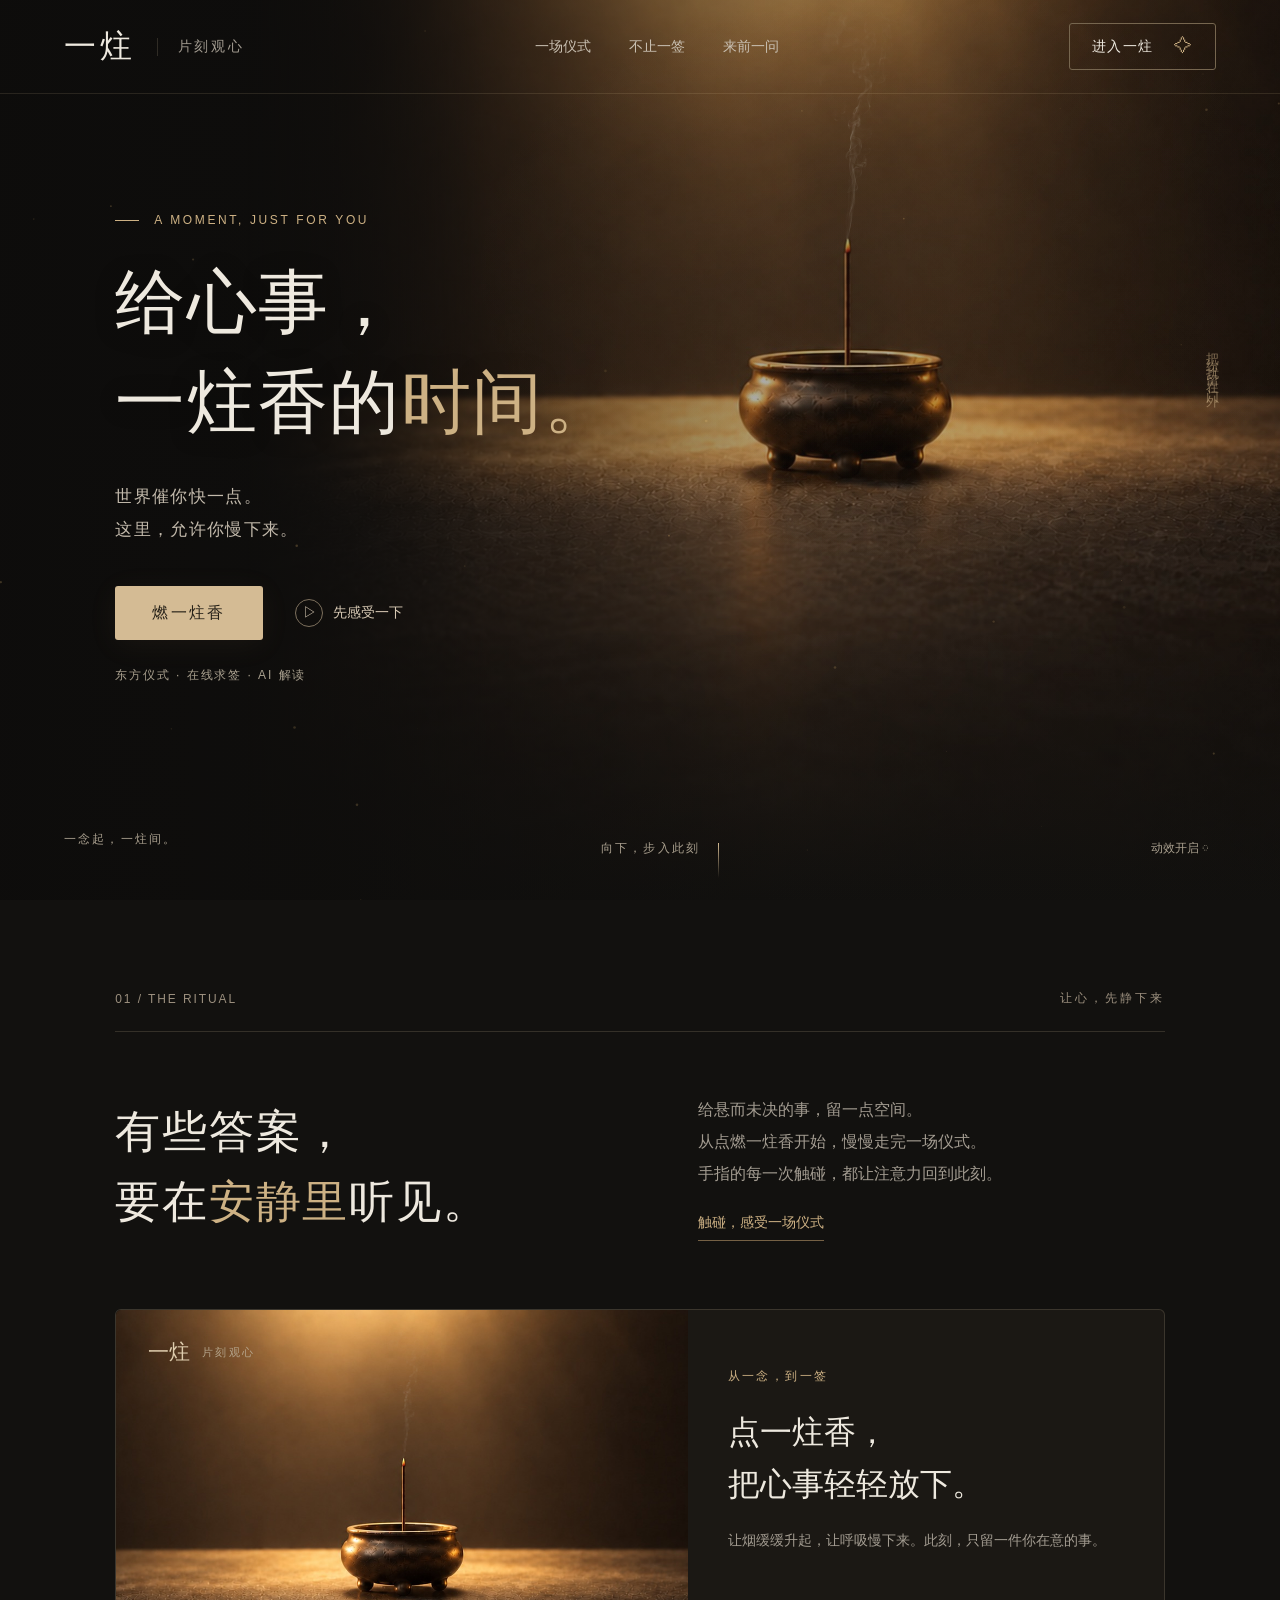
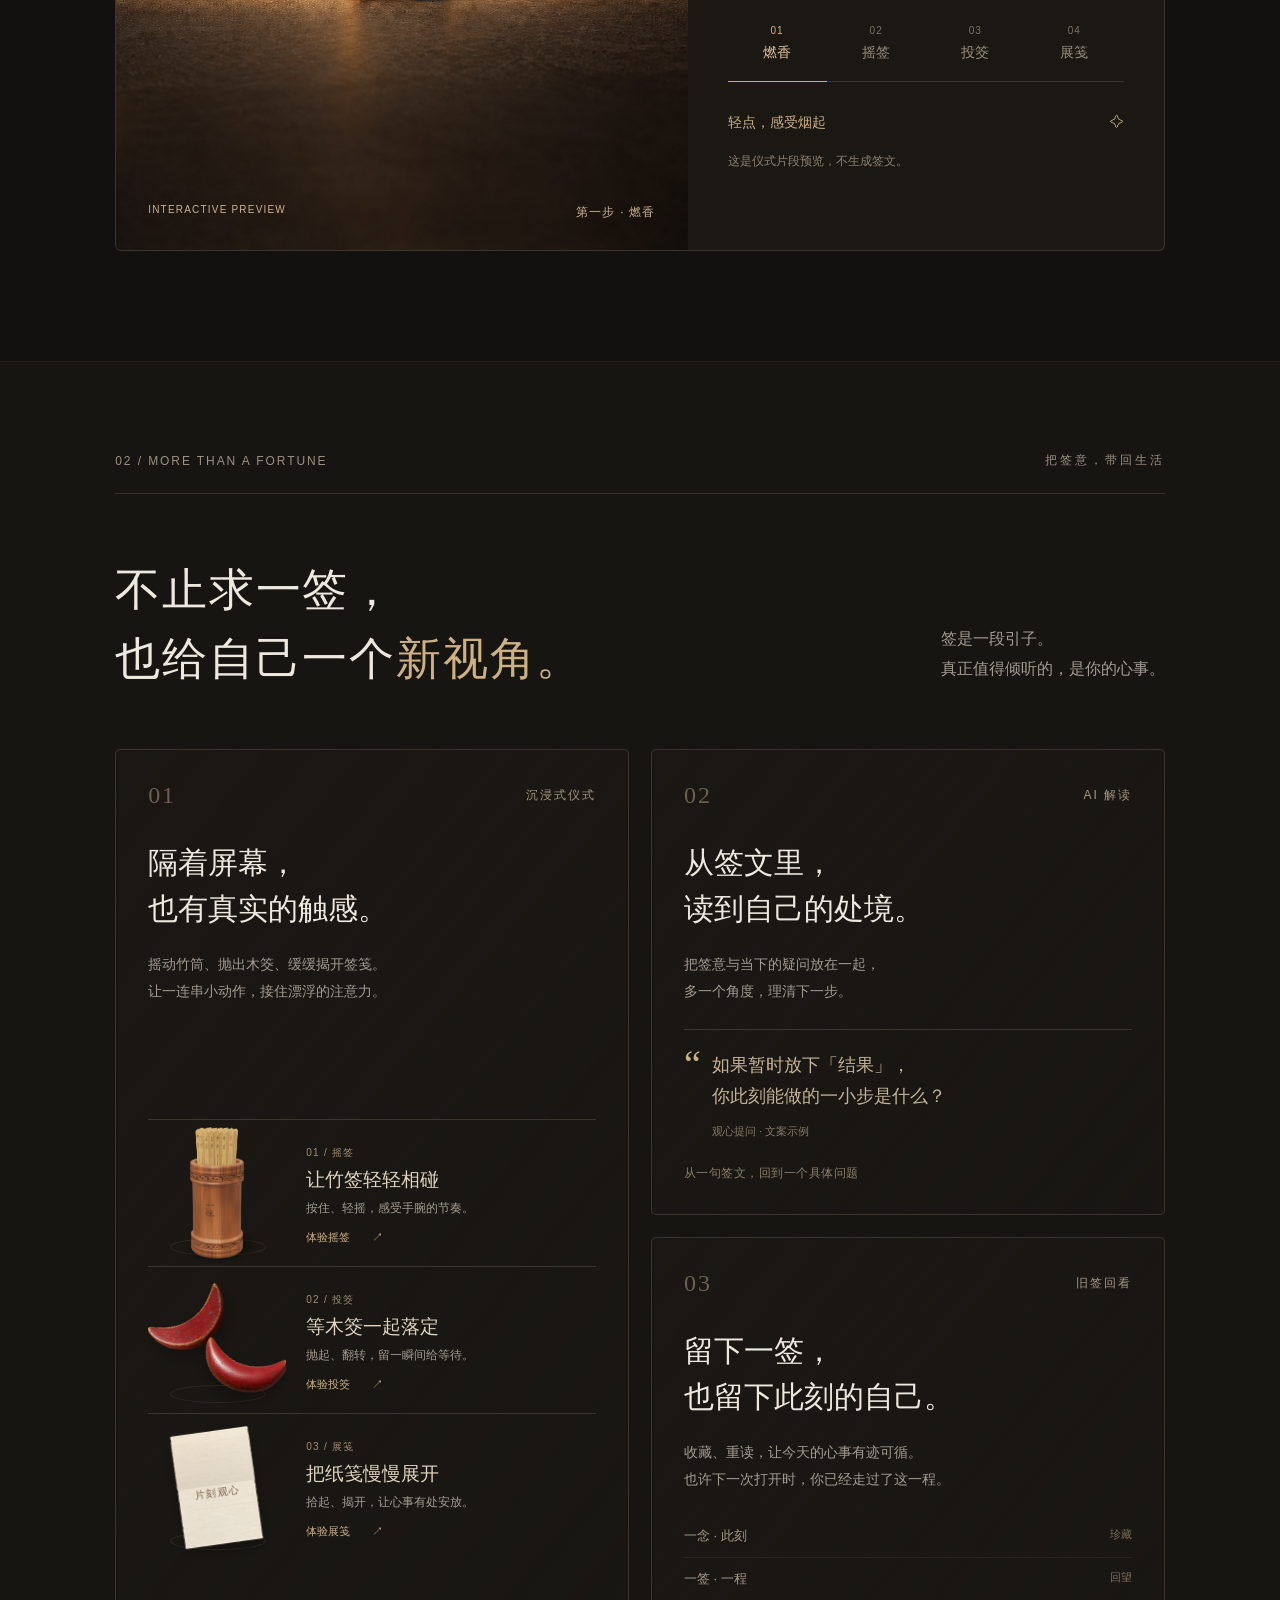
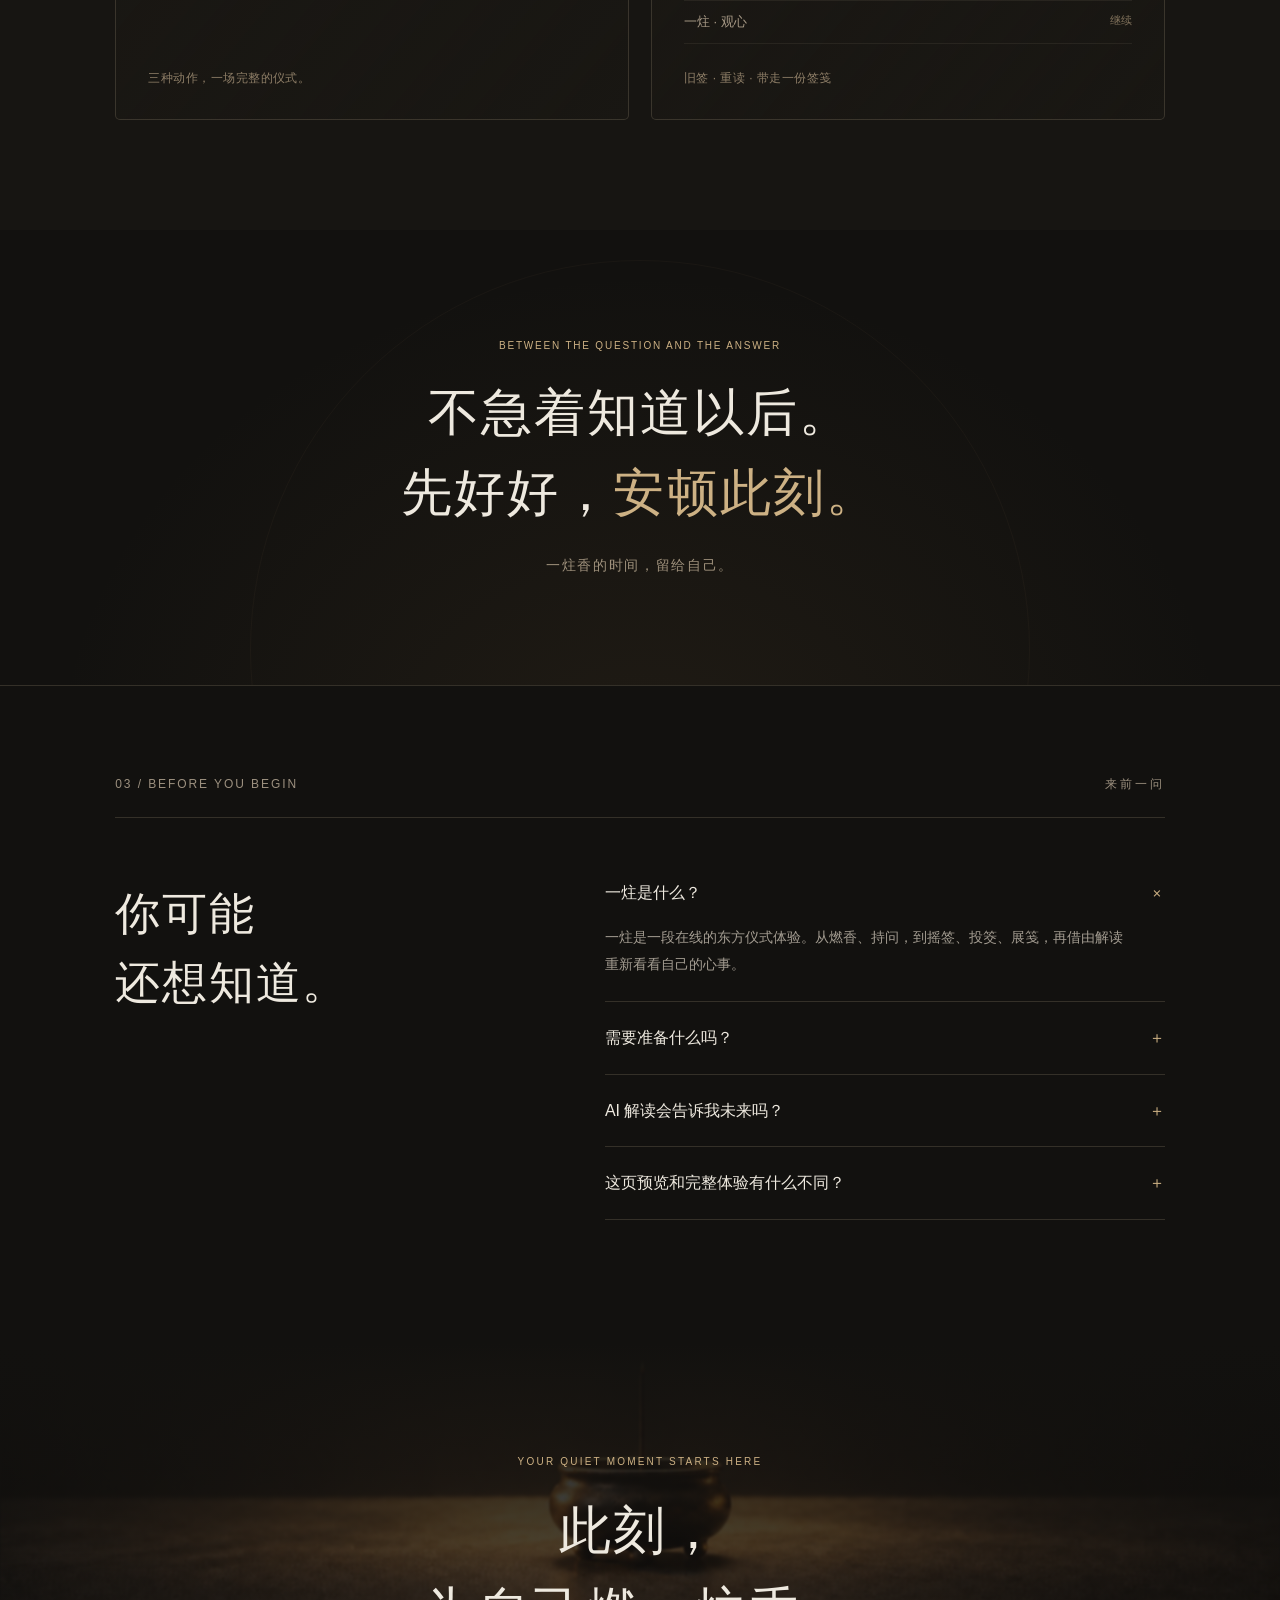
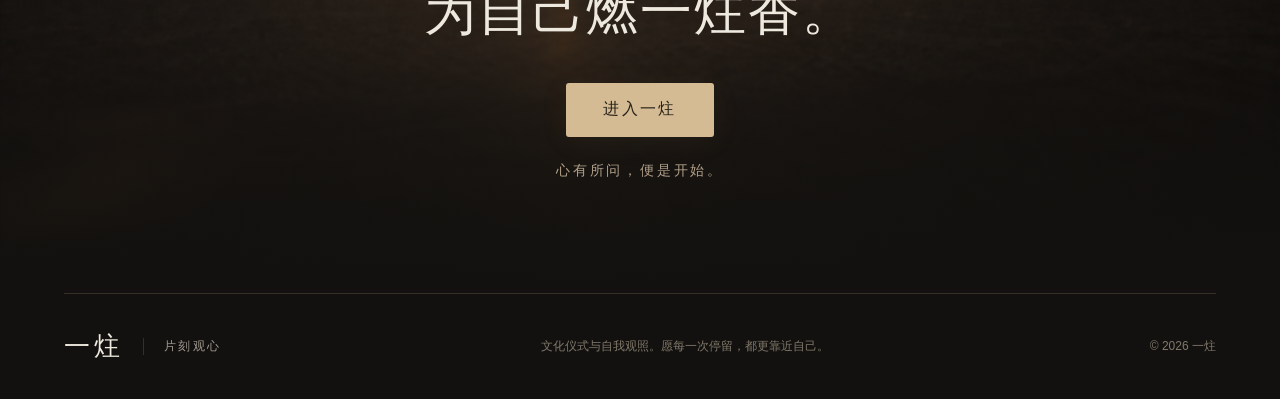
==== index.html @ e0792a48 "Publish static Yizhu marketing website" ====
<!doctype html>
<html lang="zh-CN">
<head>
<meta charset="UTF-8"><meta name="viewport" content="width=device-width,initial-scale=1">
<title>一炷 · 给心事，一炷香的时间</title>
<meta name="description" content="燃一炷香，安放此刻的心事。在摇签、投筊与展笺之间，体验一段可触碰的东方仪式。">
<meta name="theme-color" content="#12110f">
<link rel="icon" type="image/svg+xml" href="data:image/svg+xml,%3Csvg xmlns='http://www.w3.org/2000/svg' viewBox='0 0 64 64'%3E%3Crect width='64' height='64' rx='14' fill='%2312110f'/%3E%3Cpath d='M32 13v29M18 43h28M21 49h22' stroke='%23d6b986' stroke-width='3'/%3E%3Ccircle cx='32' cy='11' r='3' fill='%23ce743f'/%3E%3C/svg%3E">
<link rel="preload" as="image" href="./assets/hero.jpg">
<link rel="stylesheet" href="./style.css">
<script type="module" src="./app.js"></script>
</head>
<body>
<a class="skip" href="#main">跳至正文</a>
<header class="nav"><a class="brand" href="#top" aria-label="一炷首页"><span class="brand-name">一炷</span><span class="brand-caption">片刻观心</span></a><nav aria-label="主导航"><a href="#ritual">一场仪式</a><a href="#features">不止一签</a><a href="#questions">来前一问</a></nav><a class="nav-cta" href="https://yi-zhu.cn/?home=toplight&amp;ritual=lot" target="_blank" rel="noopener">进入一炷 <span class="tiny-star" aria-hidden="true">✧</span></a></header>
<main id="main">
<section class="hero" id="top" aria-labelledby="hero-title">
<div class="hero-scene" aria-hidden="true"><img class="hero-photo" src="./assets/hero.jpg" alt="" fetchpriority="high"><div class="scene-shade"></div><img class="hero-smoke" src="./assets/smoke.webp" alt=""><canvas id="embers"></canvas><div class="pointer-light"></div></div>
<div class="hero-content"><p class="eyebrow"><span></span> A MOMENT, JUST FOR YOU</p><h1 id="hero-title">给心事，<br>一炷香的<span class="gold">时间。</span></h1><p class="hero-description">世界催你快一点。<br>这里，允许你慢下来。</p><div class="hero-actions"><a class="button button-gold magnet" href="https://yi-zhu.cn/?home=toplight&amp;ritual=lot" target="_blank" rel="noopener">燃一炷香</a><a class="text-link" href="#ritual"><span class="play" aria-hidden="true">▷</span> 先感受一下</a></div><p class="hero-note">东方仪式 · 在线求签 · AI 解读</p></div>
<div class="hero-side" aria-hidden="true">把纷扰留在门外</div>
<div class="hero-bottom"><span>一念起，一炷间。</span><a href="#ritual">向下，步入此刻 <span class="scroll-line" aria-hidden="true"></span></a><button id="motion-toggle" type="button" aria-pressed="false">动效开启 <span aria-hidden="true">◌</span></button></div>
</section>
<section class="intro section" id="ritual"><div class="section-kicker"><span>01 / THE RITUAL</span><span>让心，先静下来</span></div><div class="intro-layout"><h2 class="reveal">有些答案，<br>要在<span class="gold">安静里</span>听见。</h2><div class="intro-copy reveal"><p>给悬而未决的事，留一点空间。<br>从点燃一炷香开始，慢慢走完一场仪式。<br>手指的每一次触碰，都让注意力回到此刻。</p><a href="#experience" class="under-link">触碰，感受一场仪式</a></div></div>
<div class="ritual-preview reveal" id="experience"><div class="preview-art" data-step="0"><div class="preview-ambient"></div><img id="ritual-image" class="ritual-image incense-preview" src="./assets/hero.jpg" alt="暖光下的青铜香炉"><img class="preview-smoke" src="./assets/smoke.webp" alt="" aria-hidden="true"><img class="second-jiaobei" src="./assets/jiaobei-round.webp" alt="木筊的凸面" hidden><div class="paper-words" hidden><span>观心手札</span><p>先安顿自己，<br>再回应世界。</p><small>观心文案示例</small></div><div class="preview-stamp"><span>一炷</span><small>片刻观心</small></div><div class="preview-caption"><span>INTERACTIVE PREVIEW</span><span id="scene-label">第一步 · 燃香</span></div></div><div class="preview-controls"><p class="eyebrow">从一念，到一签</p><h3 id="step-title">点一炷香，<br>把心事轻轻放下。</h3><p id="step-copy">让烟缓缓升起，让呼吸慢下来。此刻，只留一件你在意的事。</p><div class="step-tabs" role="tablist" aria-label="仪式步骤"><button type="button" role="tab" id="step-tab-0" aria-selected="true" aria-controls="step-detail" data-step="0"><span>01</span>燃香</button><button type="button" role="tab" id="step-tab-1" aria-selected="false" aria-controls="step-detail" tabindex="-1" data-step="1"><span>02</span>摇签</button><button type="button" role="tab" id="step-tab-2" aria-selected="false" aria-controls="step-detail" tabindex="-1" data-step="2"><span>03</span>投筊</button><button type="button" role="tab" id="step-tab-3" aria-selected="false" aria-controls="step-detail" tabindex="-1" data-step="3"><span>04</span>展笺</button></div><div id="step-detail" role="tabpanel" aria-labelledby="step-tab-0" tabindex="0"><button type="button" class="demo-button" id="demo-action">轻点，感受烟起 <span aria-hidden="true">✧</span></button><p id="demo-feedback" class="demo-feedback" aria-live="polite">这是仪式片段预览，不生成签文。</p></div></div></div>
</section>
<section class="features section" id="features"><div class="section-kicker"><span>02 / MORE THAN A FORTUNE</span><span>把签意，带回生活</span></div><div class="features-heading"><h2 class="reveal">不止求一签，<br>也给自己一个<span class="gold">新视角。</span></h2><p class="reveal">签是一段引子。<br>真正值得倾听的，是你的心事。</p></div><div class="feature-grid"><article class="feature large reveal"><div class="feature-top"><span>01</span><span>沉浸式仪式</span></div><h3>隔着屏幕，<br>也有真实的触感。</h3><p>摇动竹筒、抛出木筊、缓缓揭开签笺。<br>让一连串小动作，接住漂浮的注意力。</p><ol class="ritual-scenes" aria-label="三种仪式触感">
<li><a class="ritual-scene scene-shake" href="#experience" data-preview-step="1" aria-label="体验摇签：进入签筒手势预览">
  <div class="scene-object" aria-hidden="true"><img class="scene-cup" src="./assets/game-cup-preview.png" alt="" loading="lazy" width="910" height="1120"></div>
  <div class="scene-copy"><span class="scene-number">01 / 摇签</span><h4>让竹签轻轻相碰</h4><p>按住、轻摇，感受手腕的节奏。</p><span class="scene-link">体验摇签 <span aria-hidden="true">↗</span></span></div>
</a></li>
<li><a class="ritual-scene scene-cast" href="#experience" data-preview-step="2" aria-label="体验投筊：进入木筊抛落预览">
  <div class="scene-object" aria-hidden="true"><img class="scene-jiao scene-jiao-flat" src="./assets/jiaobei-flat.webp" alt="" loading="lazy"><img class="scene-jiao scene-jiao-round" src="./assets/jiaobei-round.webp" alt="" loading="lazy"></div>
  <div class="scene-copy"><span class="scene-number">02 / 投筊</span><h4>等木筊一起落定</h4><p>抛起、翻转，留一瞬间给等待。</p><span class="scene-link">体验投筊 <span aria-hidden="true">↗</span></span></div>
</a></li>
<li><a class="ritual-scene scene-unfold" href="#experience" data-preview-step="3" aria-label="体验展笺：进入纸笺展开预览">
  <div class="scene-object" aria-hidden="true"><div class="scene-paper"><img src="./assets/paper.webp" alt="" loading="lazy"><span class="scene-paper-ink">一炷<br><i></i>片刻观心</span><span class="scene-paper-fold"></span></div></div>
  <div class="scene-copy"><span class="scene-number">03 / 展笺</span><h4>把纸笺慢慢展开</h4><p>拾起、揭开，让心事有处安放。</p><span class="scene-link">体验展笺 <span aria-hidden="true">↗</span></span></div>
</a></li>
</ol><span class="feature-foot">三种动作，一场完整的仪式。</span></article><article class="feature interpretation reveal"><div class="feature-top"><span>02</span><span>AI 解读</span></div><h3>从签文里，<br>读到自己的处境。</h3><p>把签意与当下的疑问放在一起，<br>多一个角度，理清下一步。</p><div class="reflection"><span class="reflection-mark" aria-hidden="true">“</span><p>如果暂时放下「结果」，<br>你此刻能做的一小步是什么？</p><small>观心提问 · 文案示例</small></div><span class="feature-foot">从一句签文，回到一个具体问题</span></article><article class="feature archive reveal"><div class="feature-top"><span>03</span><span>旧签回看</span></div><h3>留下一签，<br>也留下此刻的自己。</h3><p>收藏、重读，让今天的心事有迹可循。<br>也许下一次打开时，你已经走过了这一程。</p><div class="archive-lines" aria-hidden="true"><div><span>一念 · 此刻</span><span>珍藏</span></div><div><span>一签 · 一程</span><span>回望</span></div><div><span>一炷 · 观心</span><span>继续</span></div></div><span class="feature-foot">旧签 · 重读 · 带走一份签笺</span></article></div></section>
<section class="pause-section" aria-labelledby="pause-title"><div class="pause-ring" aria-hidden="true"></div><p class="eyebrow">BETWEEN THE QUESTION AND THE ANSWER</p><h2 id="pause-title" class="reveal">不急着知道以后。<br>先好好，<span class="gold">安顿此刻。</span></h2><p>一炷香的时间，留给自己。</p></section>
<section class="faq section" id="questions"><div class="section-kicker"><span>03 / BEFORE YOU BEGIN</span><span>来前一问</span></div><div class="faq-layout"><h2 class="reveal">你可能<br>还想知道。</h2><div class="faq-list"><details open><summary>一炷是什么？<span aria-hidden="true">＋</span></summary><p>一炷是一段在线的东方仪式体验。从燃香、持问，到摇签、投筊、展笺，再借由解读重新看看自己的心事。</p></details><details><summary>需要准备什么吗？<span aria-hidden="true">＋</span></summary><p>一件此刻在意的事，一小段不被打扰的时间。打开浏览器，就可以开始；手机和电脑都能体验。</p></details><details><summary>AI 解读会告诉我未来吗？<span aria-hidden="true">＋</span></summary><p>解读提供的是看待问题的另一种角度，不是对未来的保证。把它当作一段自我梳理，具体的选择仍然由你做主。</p></details><details><summary>这页预览和完整体验有什么不同？<span aria-hidden="true">＋</span></summary><p>这里可以感受几个仪式片段，不会抽取或保存你的签。点击「燃一炷香」进入一炷，开始完整流程；账户、解读权益及价格以产品内展示为准。</p></details></div></div></section>
<section class="closing"><img src="./assets/hero.jpg" alt="" aria-hidden="true" loading="lazy"><div class="closing-content"><p class="eyebrow">YOUR QUIET MOMENT STARTS HERE</p><h2 class="reveal">此刻，<br>为自己燃一炷香。</h2><a class="button button-gold magnet" href="https://yi-zhu.cn/?home=toplight&amp;ritual=lot" target="_blank" rel="noopener">进入一炷</a><p>心有所问，便是开始。</p></div></section>
</main><footer><a class="brand" href="#top"><span class="brand-name">一炷</span><span class="brand-caption">片刻观心</span></a><p>文化仪式与自我观照。愿每一次停留，都更靠近自己。</p><span>© 2026 一炷</span></footer>
</body></html>
---- style.css ----
:root{color-scheme:dark;--bg:#12110f;--surface:#1b1916;--gold:#cdb184;--text:#eee9df;--muted:#a39c91;--line:rgba(218,200,166,.17);--serif:"Songti SC","STSong","Noto Serif SC",serif;font-family:-apple-system,BlinkMacSystemFont,"PingFang SC","Microsoft YaHei",sans-serif;font-synthesis:none;color:var(--text);background:var(--bg)}*{box-sizing:border-box}html{scroll-behavior:smooth;scroll-padding-top:100px}body{margin:0}button,a{-webkit-tap-highlight-color:transparent}a{color:inherit;text-decoration:none}button{font:inherit;color:inherit;cursor:pointer}button:focus-visible,a:focus-visible,summary:focus-visible,[tabindex]:focus-visible{outline:2px solid var(--gold);outline-offset:6px}button{background:none;border:0}::selection{background:#aa8559;color:#fff}h1,h2,h3,p{margin:0}h1,h2,h3{font-family:var(--serif);font-weight:400}img{display:block;max-width:100%}.gold{color:var(--gold)}.skip{position:fixed;top:-80px;left:20px;z-index:100;background:var(--gold);color:var(--bg);padding:16px}.skip:focus{top:12px}.nav{height:94px;padding:0 5%;display:flex;align-items:center;justify-content:space-between;position:absolute;inset:0 0 auto;z-index:10;border-bottom:1px solid rgba(220,196,156,.13)}.brand{display:flex;align-items:center;gap:20px}.brand-name{font-family:var(--serif);font-size:32px;letter-spacing:.14em}.brand-caption{border-left:1px solid var(--line);padding-left:20px;color:var(--muted);font-family:var(--serif);font-size:14px;letter-spacing:.18em}.nav nav{display:flex;gap:38px;font-size:14px;color:#c9c0b2}.nav nav a{transition:color .2s}.nav nav a:hover{color:var(--gold)}.nav-cta{font-size:14px;letter-spacing:.1em;border:1px solid #76664f;padding:12px 22px;border-radius:3px;display:flex;gap:20px;align-items:center}.tiny-star{color:var(--gold);font-size:18px}.hero{position:relative;min-height:820px;height:100svh;max-height:1120px;isolation:isolate;overflow:hidden}.hero-scene{position:absolute;inset:0;z-index:-1;overflow:hidden}.hero-photo{position:absolute;width:100%;height:100%;object-fit:cover;object-position:50% 45%;transform:scale(1.04);opacity:.85}.scene-shade{position:absolute;inset:0;background:linear-gradient(90deg,rgba(13,12,11,.92) 0%,rgba(13,12,11,.73) 25%,rgba(13,12,11,.13) 62%,rgba(13,12,11,.12)),linear-gradient(0deg,#12110f,transparent 30%,rgba(11,10,9,.2));}.hero-photo{left:21%;width:90%;max-width:none;object-fit:cover}.hero-content{padding:213px 0 140px 9%;max-width:840px}.eyebrow{font-size:12px;letter-spacing:.22em;color:var(--gold);display:flex;gap:15px;align-items:center}.eyebrow>span:first-child{width:24px;height:1px;background:var(--gold)}h1{font-size:clamp(56px,5.5vw,86px);line-height:1.42;letter-spacing:.02em;margin:26px 0 27px;text-shadow:0 3px 25px #0c0b0b40}.hero-description{font-size:17px;line-height:1.95;letter-spacing:.08em;color:#c3baac}.hero-actions{display:flex;align-items:center;gap:32px;margin-top:40px}.button{display:inline-flex;align-items:center;justify-content:center;min-height:54px;padding:0 37px;border-radius:3px;font-size:16px;letter-spacing:.15em;transition:transform .3s,background .3s,box-shadow .3s}.button-gold{color:#262118;background:#d4bb94;box-shadow:0 5px 30px #b8946112}.button-gold:hover{background:#e7d1ad;box-shadow:0 5px 38px #b8946130}.text-link{display:flex;gap:10px;align-items:center;color:#d7c9b4;font-size:14px}.play{border:1px solid #7d705d;border-radius:50%;width:28px;height:28px;display:grid;place-items:center;padding-left:2px}.hero-note{font-size:12px;letter-spacing:.16em;color:#8e8678;margin-top:27px}.hero-side{position:absolute;right:4.6%;top:38%;writing-mode:vertical-rl;letter-spacing:.55em;font-size:13px;color:#c6ac8390}.hero-bottom{position:absolute;bottom:34px;left:5%;right:5%;display:flex;justify-content:space-between;color:#aaa08f;font-size:12px;letter-spacing:.18em}.hero-bottom>a{display:flex;align-items:center;gap:18px}.hero-bottom>button{font-size:12px;color:#aaa08f}.scroll-line{height:35px;width:1px;background:linear-gradient(#d4bb94,transparent);transform:translateY(12px)}.pointer-light{position:absolute;inset:0;opacity:.27;background:radial-gradient(ellipse at var(--mx,70%) var(--my,30%),#d1a05820,transparent 35%);pointer-events:none}#embers{position:absolute;inset:0;width:100%;height:100%;opacity:.65}.hero-smoke{position:absolute;left:61%;top:0;height:38%;width:10%;object-fit:contain;opacity:.32;filter:blur(.2px);transform-origin:center bottom;animation:smoke-drift 12s ease-in-out infinite alternate;pointer-events:none}.section{padding:90px 9% 110px;scroll-margin-top:0}.section-kicker{display:flex;align-items:center;justify-content:space-between;color:#9c907f;font-size:12px;letter-spacing:.16em;padding-bottom:24px;border-bottom:1px solid var(--line);margin-bottom:62px}.section-kicker>span:last-child{font-family:var(--serif);letter-spacing:.25em}.intro-layout{display:grid;grid-template-columns:1.1fr 1fr;gap:70px;align-items:center;margin-bottom:68px}h2{font-size:clamp(38px,3.5vw,54px);line-height:1.55;letter-spacing:.04em}.intro-copy p{line-height:2;color:var(--muted);font-size:16px}.under-link{display:inline-block;margin-top:24px;font-size:14px;border-bottom:1px solid #756145;padding-bottom:8px;color:var(--gold)}.ritual-preview{display:grid;grid-template-columns:1.2fr 1fr;min-height:540px;background:#1b1814;border:1px solid var(--line);border-radius:6px;overflow:hidden}.preview-art{position:relative;min-width:0;overflow:hidden;background:radial-gradient(ellipse at 50% 40%,#67503633,transparent 70%),#13120f;display:grid;place-items:center;min-height:540px}.ritual-image{width:210px;max-height:360px;object-fit:contain;transition:transform .65s cubic-bezier(.2,.7,.3,1),opacity .3s;filter:drop-shadow(0 28px 30px #0006)}.ritual-image.incense-preview{width:100%;height:100%;max-height:none;object-fit:cover;position:absolute;inset:0;filter:none}.preview-art[data-step="1"] .ritual-image{width:205px;max-height:375px}.preview-art[data-step="2"] .ritual-image{width:285px;transform:rotate(-22deg)}.preview-art[data-step="3"] .ritual-image{width:245px;max-height:400px;transform:rotate(-6deg)}.preview-stamp{position:absolute;top:28px;left:32px;display:flex;align-items:center;gap:12px;color:#dfcdae}.preview-stamp>span{font-family:var(--serif);font-size:21px}.preview-stamp small{font-size:11px;letter-spacing:.2em;color:#b5a48b}.preview-caption{position:absolute;bottom:29px;left:32px;right:32px;display:flex;justify-content:space-between;font-size:10px;letter-spacing:.12em;color:#cbb392}.preview-caption>span:last-child{font-size:12px}.preview-controls{padding:51px 40px;display:flex;flex-direction:column;justify-content:center}.preview-controls .eyebrow{font-size:12px;letter-spacing:.2em;margin-bottom:22px}.preview-controls h3{font-size:32px;line-height:1.6;margin-bottom:17px}.preview-controls>p:not(.eyebrow){color:var(--muted);font-size:14px;line-height:1.9;min-height:55px}.step-tabs{display:grid;grid-template-columns:repeat(4,1fr);gap:0;border-bottom:1px solid var(--line);margin-top:30px}.step-tabs button{color:#9a8e7e;border-bottom:1px solid transparent;margin-bottom:-1px;font-size:14px;padding:13px 2px 18px;display:flex;flex-direction:column;gap:8px;align-items:center}.step-tabs button>span{font-size:10px;letter-spacing:.1em;color:#7b7162}.step-tabs button[aria-selected=true]{color:#dfc49a;border-color:#cfab75}.step-tabs button[aria-selected=true]>span{color:#d5b07c}.demo-button{margin-top:24px;font-size:14px;color:var(--gold);padding:8px 0;display:flex;justify-content:space-between;width:100%}.demo-feedback{color:#8e8170;font-size:12px;line-height:1.65;margin-top:12px;min-height:40px}.features{background:#171512;border-top:1px solid #d4bd9412}.features-heading{display:flex;align-items:flex-end;justify-content:space-between;margin-bottom:54px;gap:30px}.features-heading>p{color:var(--muted);font-size:16px;line-height:1.9;padding-bottom:10px}.feature-grid{display:grid;grid-template-columns:repeat(2,1fr);gap:22px}.feature{border:1px solid var(--line);border-radius:5px;padding:32px;position:relative;overflow:hidden;background:linear-gradient(130deg,#25201a40,#191713);min-height:355px}.feature.large{grid-row:span 2;min-height:730px}.feature-top{display:flex;justify-content:space-between;align-items:center;font-size:12px;color:#a79780;margin-bottom:31px;letter-spacing:.16em}.feature-top>span:first-child{font-family:Georgia,serif;font-size:24px;color:#6f604b}.feature h3{font-size:30px;line-height:1.55;margin-bottom:18px}.feature p{font-size:14px;line-height:1.95;color:var(--muted)}.feature-foot{display:block;color:#8e7e67;font-size:12px;letter-spacing:.04em;margin-top:26px}.large .feature-foot{position:absolute;bottom:30px}.reflection{border-top:1px solid var(--line);margin-top:24px;padding:20px 0 0 28px;position:relative}.reflection-mark{position:absolute;left:0;top:12px;font-family:Georgia,serif;font-size:38px;color:var(--gold)}.reflection p{font-family:var(--serif);font-size:18px;color:#c6b395;line-height:1.7}.reflection small{font-size:11px;display:block;color:#877a65;margin-top:12px}.archive-lines{margin-top:22px}.archive-lines>div{display:flex;justify-content:space-between;padding:12px 0;border-bottom:1px solid #dbc7a314;color:#a99b87;font-size:13px}.archive-lines>div span:last-child{color:#7f705a;font-size:11px}.pause-section{position:relative;min-height:440px;padding:110px 20px;overflow:hidden;text-align:center;display:flex;align-items:center;flex-direction:column;justify-content:center;background:radial-gradient(ellipse at 50% 120%,#74593424,transparent 65%)}.pause-section .eyebrow{font-size:10px;letter-spacing:.18em;margin-bottom:22px}.pause-section h2{font-size:clamp(36px,4vw,58px)}.pause-section>p:last-child{font-size:14px;color:#9f917c;margin-top:25px;letter-spacing:.12em}.pause-ring{position:absolute;width:780px;height:780px;border:1px solid #c2a6790b;border-radius:50%;top:30px;pointer-events:none}.faq{padding-bottom:100px;border-top:1px solid var(--line)}.faq-layout{display:grid;grid-template-columns:1fr 1.35fr;gap:75px}.faq-list details{border-bottom:1px solid var(--line);padding:0 0 23px;margin-bottom:23px}.faq-list summary{cursor:pointer;list-style:none;display:flex;justify-content:space-between;gap:22px;font-size:16px;line-height:1.6}.faq-list summary::-webkit-details-marker{display:none}.faq-list summary>span{color:var(--gold);transition:transform .25s}.faq-list details[open] summary>span{transform:rotate(45deg)}.faq-list details p{margin-top:18px;color:var(--muted);font-size:14px;line-height:1.95;padding-right:28px}.closing{min-height:550px;position:relative;isolation:isolate;display:flex;align-items:center;justify-content:center;overflow:hidden;text-align:center}.closing>img{position:absolute;z-index:-2;inset:0;width:100%;height:100%;object-fit:cover;object-position:50% 80%;opacity:.35;filter:blur(1px)}.closing:after{content:"";position:absolute;inset:0;background:linear-gradient(#12110f,transparent 55%,#12110f);z-index:-1}.closing .eyebrow{font-size:10px;justify-content:center;margin-bottom:23px}.closing h2{font-size:clamp(38px,4.1vw,60px);margin-bottom:30px}.closing-content>p:last-child{font-family:var(--serif);font-size:14px;letter-spacing:.2em;margin-top:25px;color:#b1a089}footer{margin:0 5%;padding:35px 0;border-top:1px solid var(--line);display:flex;justify-content:space-between;align-items:center;gap:25px}footer p{font-size:12px;color:#81786a}footer>span{font-size:12px;color:#81786a}footer .brand-name{font-size:26px}footer .brand-caption{font-size:12px}.reveal{opacity:1;transform:none}.js-motion .reveal{opacity:0;transform:translateY(28px);transition:opacity .85s,transform .85s cubic-bezier(.2,.65,.3,1)}.js-motion .reveal.visible{opacity:1;transform:none}.preview-art.animating[data-step="0"] .ritual-image{animation:incense-breathe 2.1s ease-in-out}.preview-art.animating[data-step="1"] .ritual-image{animation:shake-cup 1.4s ease-in-out}.preview-art.animating[data-step="2"] .ritual-image{animation:cast-wood 1.7s cubic-bezier(.4,.15,.4,1)}.preview-art.animating[data-step="3"] .ritual-image{animation:unfold-paper 1.8s ease-in-out}.no-motion *, .no-motion *:before, .no-motion *:after{animation:none!important;transition:none!important;scroll-behavior:auto!important}.no-motion .reveal{opacity:1;transform:none}.no-motion #embers{display:none}@keyframes smoke-drift{0%{transform:translateX(-9px) rotate(-4deg);opacity:.21}100%{transform:translateX(13px) rotate(5deg);opacity:.42}}@keyframes incense-breathe{50%{filter:brightness(1.28);transform:scale(1.06)}}@keyframes shake-cup{15%,45%,75%{transform:rotate(-9deg) translateX(-10px)}30%,60%,90%{transform:rotate(9deg) translateX(10px)}100%{transform:none}}@keyframes cast-wood{0%{transform:rotate(-22deg)}40%{transform:translateY(-85px) rotate(140deg) rotateY(160deg)}72%{transform:translateY(15px) rotate(330deg)}87%{transform:translateY(-18px) rotate(343deg)}100%{transform:rotate(338deg)}}@keyframes unfold-paper{0%{transform:rotate(-6deg) rotateX(0)}40%{transform:translateY(-20px) rotate(0) rotateX(30deg) scale(1.05)}100%{transform:rotate(-6deg)}}
@media(min-width:1600px){.hero-photo{left:20%;width:80%;object-fit:cover}.hero-content{padding-top:235px}.section{max-width:1640px;margin:auto}.hero-smoke{left:59%}}
@media(max-width:1050px){.nav{padding:0 5%;height:80px}.nav nav{gap:22px}.brand-caption{display:none}.hero{min-height:760px}.hero-content{padding:190px 0 120px 7%}.hero-photo{left:19%;width:100%}.hero-smoke{left:63%}h1{font-size:62px}.section{padding-left:7%;padding-right:7%}.preview-controls{padding:38px 28px}.preview-controls h3{font-size:27px}.preview-art{min-height:510px}.intro-layout{gap:35px}.feature{padding:26px}.features-heading>p{font-size:14px}.faq-layout{gap:35px}footer p{max-width:270px;line-height:1.8}}
@media(max-width:700px){html{scroll-padding-top:20px}.nav{height:76px;padding:0 6%}.nav nav{display:none}.brand-name{font-size:29px}.nav-cta{font-size:12px;padding:10px 14px;gap:15px}.hero{min-height:790px;height:100svh;max-height:980px}.hero-content{padding:144px 7% 0;max-width:none}.eyebrow{font-size:10px;letter-spacing:.15em}h1{font-size:clamp(40px,10.8vw,61px);line-height:1.5;margin:24px 0 22px}.hero-description{font-size:15px;line-height:1.9}.hero-photo{left:0;top:200px;width:165%;height:calc(100% - 200px);object-position:48% 50%;transform:translateX(-16%);opacity:.8}.scene-shade{background:linear-gradient(180deg,#11100f 7%,rgba(17,16,15,.85) 30%,rgba(17,16,15,.3) 52%,rgba(17,16,15,.03) 72%,#12110f 99%)}.hero-smoke{left:62%;top:48%;height:20%;width:12%}.hero-actions{margin-top:27px;gap:23px}.button{min-height:50px;padding:0 27px;font-size:14px}.text-link{font-size:13px}.hero-note{font-size:10px;margin-top:20px}.hero-side{display:none}.hero-bottom{bottom:25px;left:7%;right:7%;font-size:10px}.hero-bottom>span{display:none}.hero-bottom>button{font-size:11px}.section{padding:65px 6%}.section-kicker{font-size:10px;letter-spacing:.1em;margin-bottom:35px;gap:18px;padding-bottom:20px}.section-kicker>span:last-child{font-size:11px;letter-spacing:.08em}.intro-layout{display:block;margin-bottom:37px}h2{font-size:35px;line-height:1.5}.intro-copy{margin-top:25px}.intro-copy p{font-size:14px;line-height:2}.under-link{font-size:13px;margin-top:18px}.ritual-preview{grid-template-columns:1fr}.preview-art{min-height:360px}.preview-stamp{top:22px;left:22px}.preview-caption{left:22px;right:22px;bottom:22px;font-size:9px}.preview-art[data-step="1"] .ritual-image{height:260px}.preview-art[data-step="2"] .ritual-image{width:215px}.preview-art[data-step="3"] .ritual-image{width:185px;height:280px}.preview-controls{padding:30px 25px}.preview-controls .eyebrow{margin-bottom:17px}.preview-controls h3{font-size:27px}.step-tabs{margin-top:20px}.demo-feedback{min-height:20px}.features-heading{display:block;margin-bottom:30px}.features-heading>p{margin-top:22px;padding:0;font-size:14px}.feature-grid{grid-template-columns:1fr;gap:18px}.feature{min-height:335px}.feature.large{min-height:555px;grid-row:auto}.feature h3{font-size:29px}.feature-top{margin-bottom:22px}.feature p{font-size:14px}.large .feature-foot{bottom:26px}.pause-section{padding:85px 20px;min-height:370px}.pause-section .eyebrow{font-size:8px;letter-spacing:.1em}.pause-section h2{font-size:34px}.pause-section>p:last-child{font-size:12px}.faq-layout{grid-template-columns:1fr;gap:35px}.faq-layout>h2 br{display:none}.faq-list summary{font-size:15px}.faq-list details p{padding-right:15px}.closing{min-height:490px}.closing h2{font-size:38px}.closing>img{object-position:50% 50%}.closing .eyebrow{font-size:9px;letter-spacing:.13em}footer{flex-wrap:wrap;align-items:center;margin:0 6%;gap:22px;padding:28px 0}footer p{width:100%;max-width:none;order:3;font-size:11px}footer>span{font-size:11px}.js-motion .reveal{transform:translateY(16px)}}
@media(prefers-reduced-motion:reduce){html{scroll-behavior:auto}*,*:before,*:after{animation:none!important;transition:none!important}.js-motion .reveal{opacity:1;transform:none}#embers{display:none}}
/* Cropped photography blends into the page instead of exposing image edges. */
.hero-photo{mask-image:linear-gradient(90deg,transparent,#000 20%)}.hero-smoke{object-fit:fill;transform-origin:50% 100%;animation:smoke-flow 9s ease-in-out infinite alternate}.preview-smoke{position:absolute;object-fit:fill;opacity:.28;transform-origin:50% 100%;pointer-events:none;animation:smoke-flow 8s ease-in-out infinite alternate}.preview-art:not([data-step="0"]) .preview-smoke{display:none}.preview-art{perspective:900px}.preview-art[data-step="2"] #ritual-image{position:absolute;width:43%;left:9%;top:31%;transform:rotate(-26deg)}.second-jiaobei{position:absolute;width:43%;right:9%;top:49%;filter:drop-shadow(0 30px 20px #0008);transform:rotate(25deg)}.second-jiaobei[hidden],.paper-words[hidden]{display:none}.preview-art.animating[data-step="2"] #ritual-image{animation:cast-one 1.7s ease-in-out}.preview-art.animating[data-step="2"] .second-jiaobei{animation:cast-two 1.9s ease-in-out}.preview-art[data-step="3"] #ritual-image{transform:rotate(-6deg) rotateX(var(--tilt-x,0deg)) rotateY(var(--tilt-y,0deg))}.paper-words{position:absolute;left:50%;top:50%;width:190px;transform:translate(-50%,-50%) rotate(-6deg) rotateX(var(--tilt-x,0deg)) rotateY(var(--tilt-y,0deg));pointer-events:none;text-align:center;color:#625039;font-family:var(--serif);transition:transform .65s}.paper-words>span{font-size:12px;letter-spacing:.4em}.paper-words>p{font-size:21px;line-height:1.8;margin:26px 0 22px}.paper-words>small{font-family:inherit;font-size:10px;letter-spacing:.14em;color:#8f7c61}.preview-art.animating[data-step="3"] .paper-words{opacity:0;transition:opacity .5s}.hero-note{color:#aaa18f}.preview-art.animating[data-step="0"] .preview-smoke{opacity:.6;transition:opacity .6s}.hero-bottom>button{min-height:34px;padding:8px}.hero-bottom>a{min-height:34px}.step-tabs button{min-height:70px}.no-motion .preview-art[data-step="3"] #ritual-image{transform:rotate(-6deg)}.no-motion .paper-words{transform:translate(-50%,-50%) rotate(-6deg)}
@keyframes smoke-flow{0%{transform:skewX(-3deg) scaleX(.95);opacity:.19}100%{transform:skewX(4deg) scaleX(1.1);opacity:.4}}
@keyframes cast-one{0%{transform:rotate(-26deg)}42%{transform:translateY(-100px) rotate(110deg) rotateY(150deg)}76%{transform:translateY(13px) rotate(330deg)}88%{transform:translateY(-14px) rotate(336deg)}100%{transform:rotate(334deg)}}
@keyframes cast-two{0%{transform:rotate(25deg)}37%{transform:translateY(-120px) rotate(-100deg) rotateY(-165deg)}72%{transform:translateY(10px) rotate(-328deg)}86%{transform:translateY(-22px) rotate(-332deg)}100%{transform:rotate(-335deg)}}
@media(max-width:700px){.hero-photo{top:300px;height:calc(100% - 180px);mask-image:linear-gradient(180deg,transparent,#000 28%)}.hero-note{color:#bdb09b}.paper-words{width:160px}.paper-words>p{font-size:17px;margin:20px 0}.paper-words>small{font-size:9px}.hero-smoke{opacity:.2}.preview-art[data-step="2"] #ritual-image{height:auto}.demo-button{min-height:44px}.text-link{min-height:44px}.nav-cta{min-height:44px}}
/* The actual game renders directly into alpha; no bitmap or blending mask. */
.ritual-image[hidden],.draw-preview[hidden],.draw-loading[hidden]{display:none}.draw-preview{position:absolute;inset:0;background:transparent}.draw-game-frame{position:absolute;inset:0;width:100%;height:100%;border:0;background:transparent}.preview-art[data-step="1"]{min-height:640px}.preview-art[data-step="1"] .preview-stamp,.preview-art[data-step="1"] .preview-caption{z-index:2;pointer-events:none}.draw-loading{position:absolute;inset:0;display:grid;place-items:center;pointer-events:none;color:#d2bb97;font-family:var(--serif);font-size:17px;letter-spacing:.12em;background:radial-gradient(ellipse at center,#191610cf,transparent 65%)}.draw-tools{position:absolute;left:32px;right:32px;bottom:64px;display:flex;justify-content:space-between;align-items:center;gap:16px;pointer-events:none}.draw-hint{font-size:12px;color:#b8a487;line-height:1.7}.inspect-stick{pointer-events:auto;border-bottom:1px solid #776043;padding:8px 0;font-size:12px;color:#d8bd94;min-height:40px;white-space:nowrap}.inspect-stick:disabled,.demo-button:disabled{opacity:.55;cursor:default}.preview-controls{min-width:0}
@media(max-width:700px){.preview-art[data-step="1"]{min-height:620px}.draw-tools{left:22px;right:22px;bottom:56px}.draw-hint{font-size:11px}.inspect-stick{font-size:12px}}

/* All three tactile gestures remain visible; each opens its matching live preview. */
.feature.large{min-height:0;display:flex;flex-direction:column}
.large .feature-foot{position:static;margin-top:20px}
.ritual-scenes{list-style:none;padding:0;margin:24px 0 0;flex:1;display:flex;flex-direction:column;justify-content:center}
.ritual-scene{display:grid;grid-template-columns:138px minmax(0,1fr);gap:20px;align-items:center;min-height:147px;border-top:1px solid var(--line);position:relative}
.ritual-scene:focus-visible{outline-offset:-2px;border-radius:2px}
.scene-object{height:146px;position:relative;overflow:hidden;perspective:600px;pointer-events:none}
.scene-object:after{content:"";position:absolute;width:94px;height:16px;border:1px solid #c7a46b22;border-radius:50%;left:22px;bottom:10px;z-index:0}
.scene-copy{padding:17px 0}
.scene-number{font-size:10px;letter-spacing:.13em;color:#a38e6e}
.scene-copy h4{font-family:var(--serif);font-size:19px;font-weight:400;line-height:1.6;margin:5px 0 3px;color:#e1d5c1}
.scene-copy p{font-size:12px;line-height:1.8}
.scene-link{display:flex;gap:22px;align-items:center;font-size:11px;color:var(--gold);margin-top:10px}
.scene-link>span{transition:transform .3s}
.ritual-scene:hover .scene-link>span{transform:translate(3px,-3px)}
.scene-cup{position:absolute;width:218px;height:auto;max-width:none;left:50%;top:50%;transform:translate(-50%,-59%);transform-origin:50% 77%;z-index:1}
.scene-jiao{position:absolute;width:85px;filter:drop-shadow(0 8px 7px #0004);z-index:1}
.scene-jiao-flat{left:3px;top:34px;transform:rotate(-34deg)}
.scene-jiao-round{right:1px;top:79px;transform:rotate(17deg)}
.scene-paper{position:absolute;width:81px;height:115px;left:28px;top:16px;transform:rotate(-8deg);transform-style:preserve-3d;filter:drop-shadow(0 8px 8px #0004);z-index:1;transition:transform .7s}
.scene-paper>img{width:100%;height:100%;object-fit:fill}
.scene-paper-ink{position:absolute;inset:19px 9px;text-align:center;font-family:var(--serif);font-size:10px;line-height:1.8;letter-spacing:.15em;color:#725e40}
.scene-paper-ink i{display:block;width:19px;height:1px;background:#725e4060;margin:8px auto}
.scene-paper-fold{position:absolute;inset:0 0 52%;background-image:linear-gradient(#9279570a,#3e2d1726),url('./assets/paper.webp');background-size:100% 210%;transform-origin:center bottom;transform:rotateX(-32deg);backface-visibility:hidden;transition:transform .85s}
.js-motion .scene-shake:is(:hover,:focus-visible) .scene-cup{animation:feature-shake 1.5s ease-in-out}
.js-motion .scene-cast:is(:hover,:focus-visible) .scene-jiao-flat{animation:feature-cast-flat 1.35s ease-in-out}
.js-motion .scene-cast:is(:hover,:focus-visible) .scene-jiao-round{animation:feature-cast-round 1.55s ease-in-out}
.js-motion .scene-unfold:is(:hover,:focus-visible) .scene-paper{transform:translateY(-4px) rotate(0)}
.js-motion .scene-unfold:is(:hover,:focus-visible) .scene-paper-fold{transform:rotateX(-180deg)}
@keyframes feature-shake{20%,60%{transform:translate(-52%,-60%) rotate(-7deg)}40%,80%{transform:translate(-48%,-60%) rotate(7deg)}100%{transform:translate(-50%,-59%)}}
@keyframes feature-cast-flat{0%,100%{transform:rotate(-34deg)}40%{transform:translateY(-25px) rotate(35deg) rotateY(155deg)}75%{transform:translateY(7px) rotate(-39deg)}88%{transform:translateY(-4px) rotate(-30deg)}}
@keyframes feature-cast-round{0%,100%{transform:rotate(17deg)}43%{transform:translateY(-32px) rotate(-55deg) rotateY(-170deg)}78%{transform:translateY(7px) rotate(23deg)}90%{transform:translateY(-4px) rotate(13deg)}}
@media(max-width:1050px) and (min-width:701px){.ritual-scene{grid-template-columns:112px minmax(0,1fr);gap:10px}.scene-copy h4{font-size:17px}.scene-jiao{width:73px}.scene-paper{left:16px}.scene-object:after{left:9px}}
@media(max-width:700px){.ritual-scenes{margin-top:24px}.ritual-scene{grid-template-columns:112px minmax(0,1fr);gap:13px;min-height:146px}.scene-copy h4{font-size:17px}.scene-copy p{font-size:11px}.scene-link{font-size:11px;min-height:26px;margin-top:5px}.scene-jiao{width:75px}.scene-paper{left:17px}.scene-object:after{left:9px}.large .feature-foot{margin-top:17px}}
@media(max-width:360px){.feature.large{padding:22px 19px}.ritual-scene{grid-template-columns:95px minmax(0,1fr);gap:10px}.scene-copy h4{font-size:16px}.scene-jiao{width:65px}.scene-paper{left:11px;width:74px}.scene-object:after{left:4px;width:84px}.scene-cup{width:202px}}
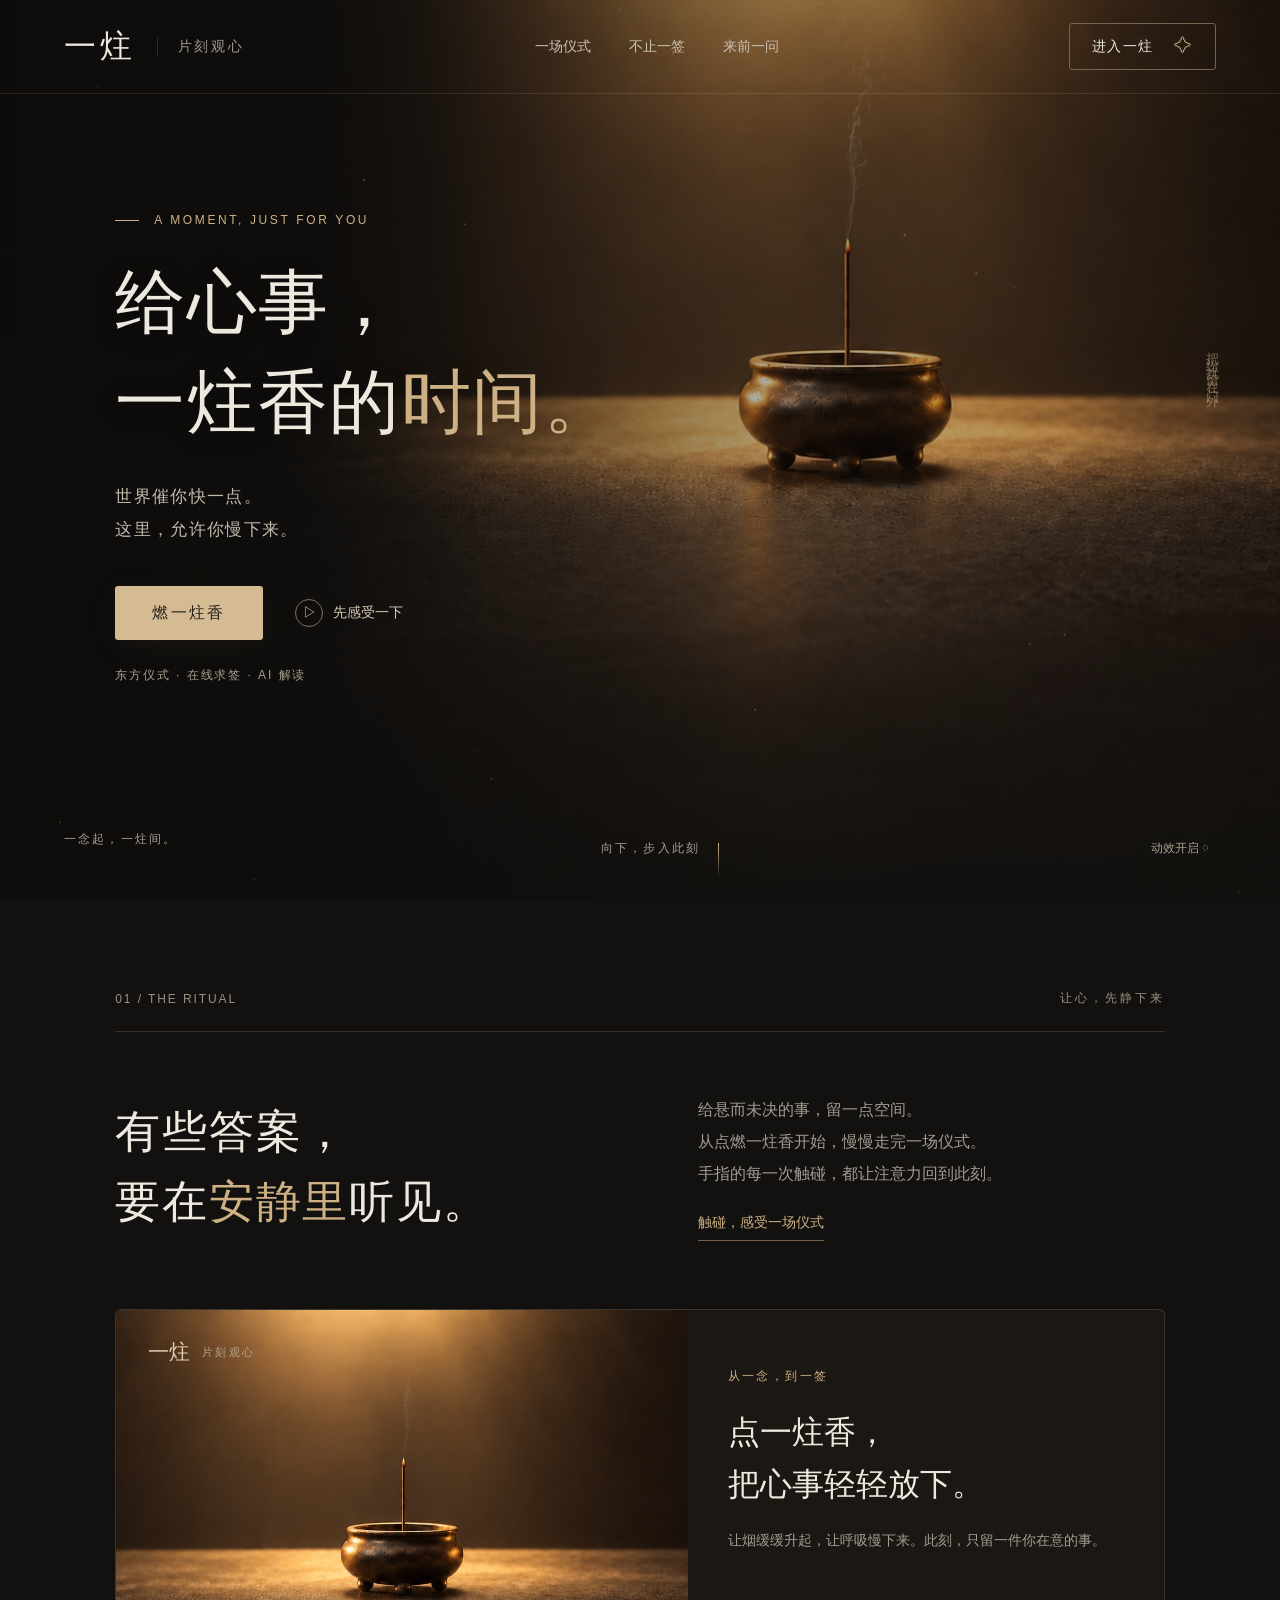
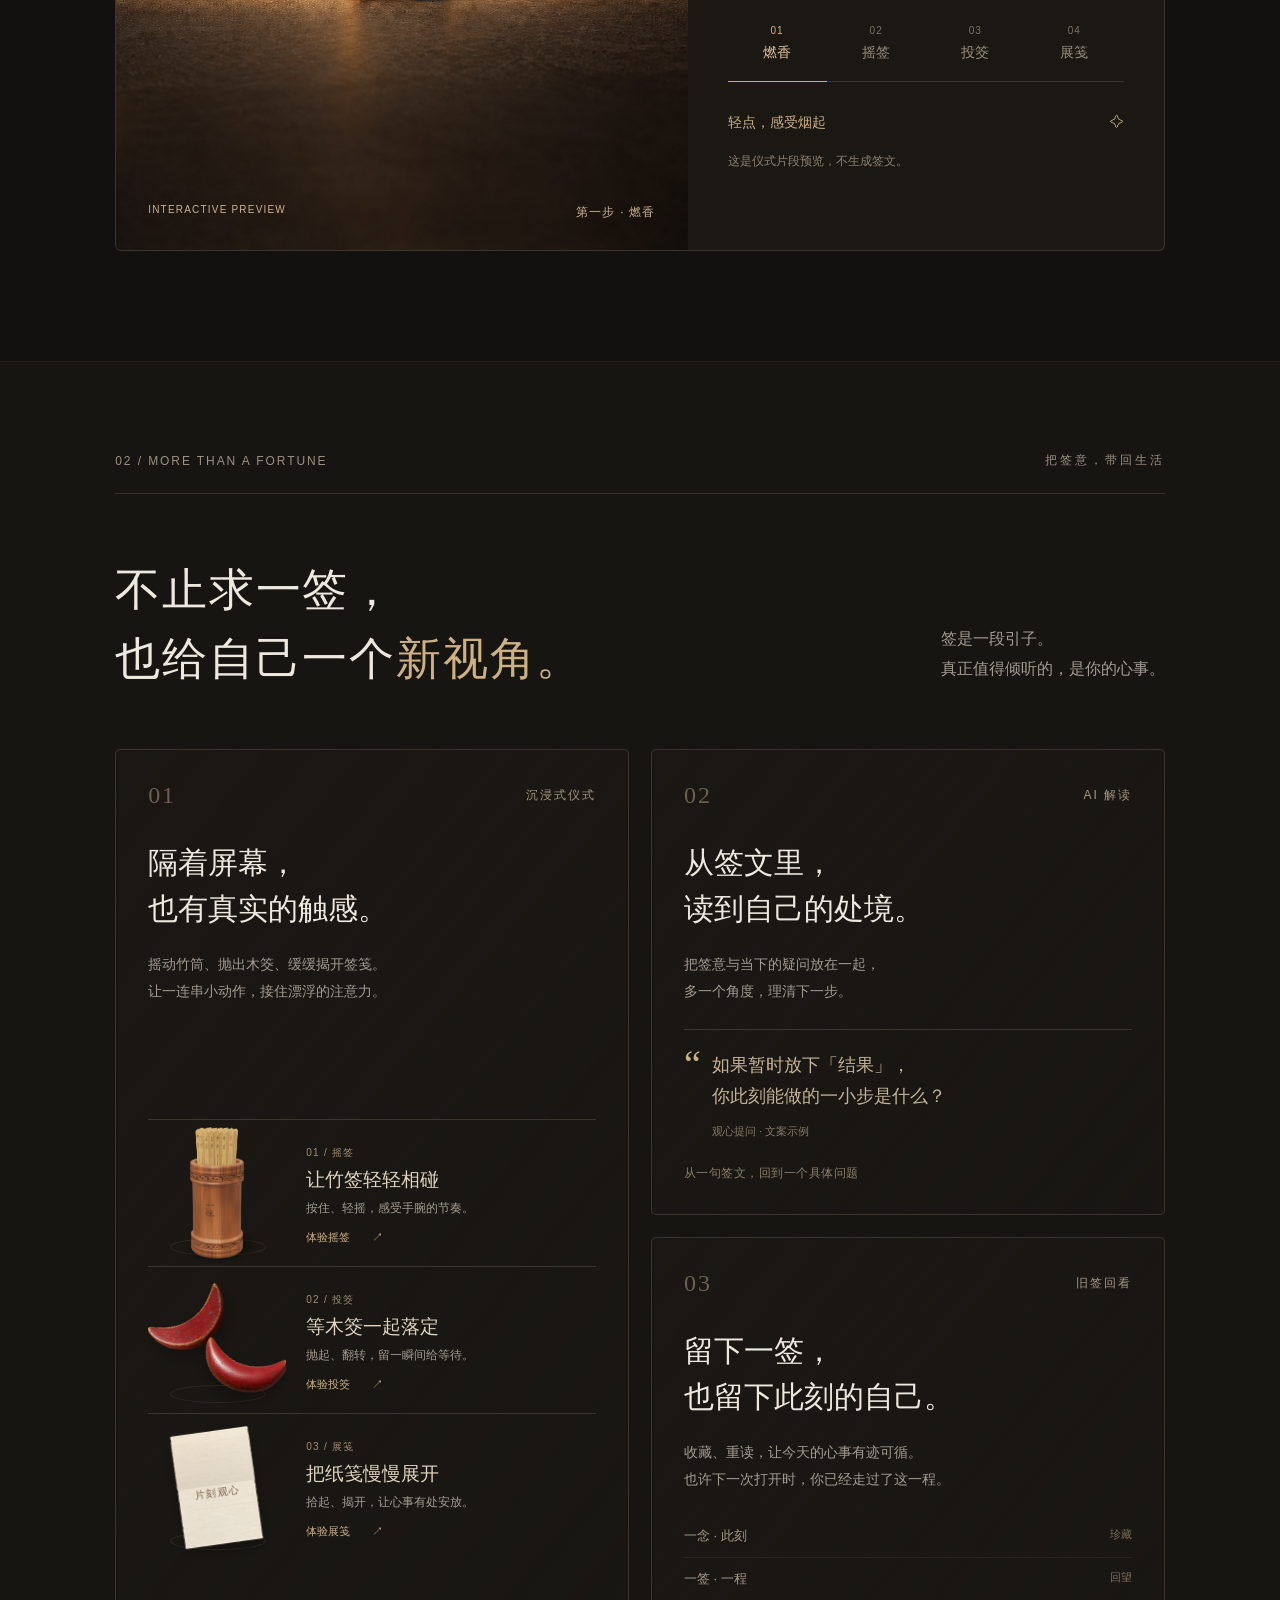
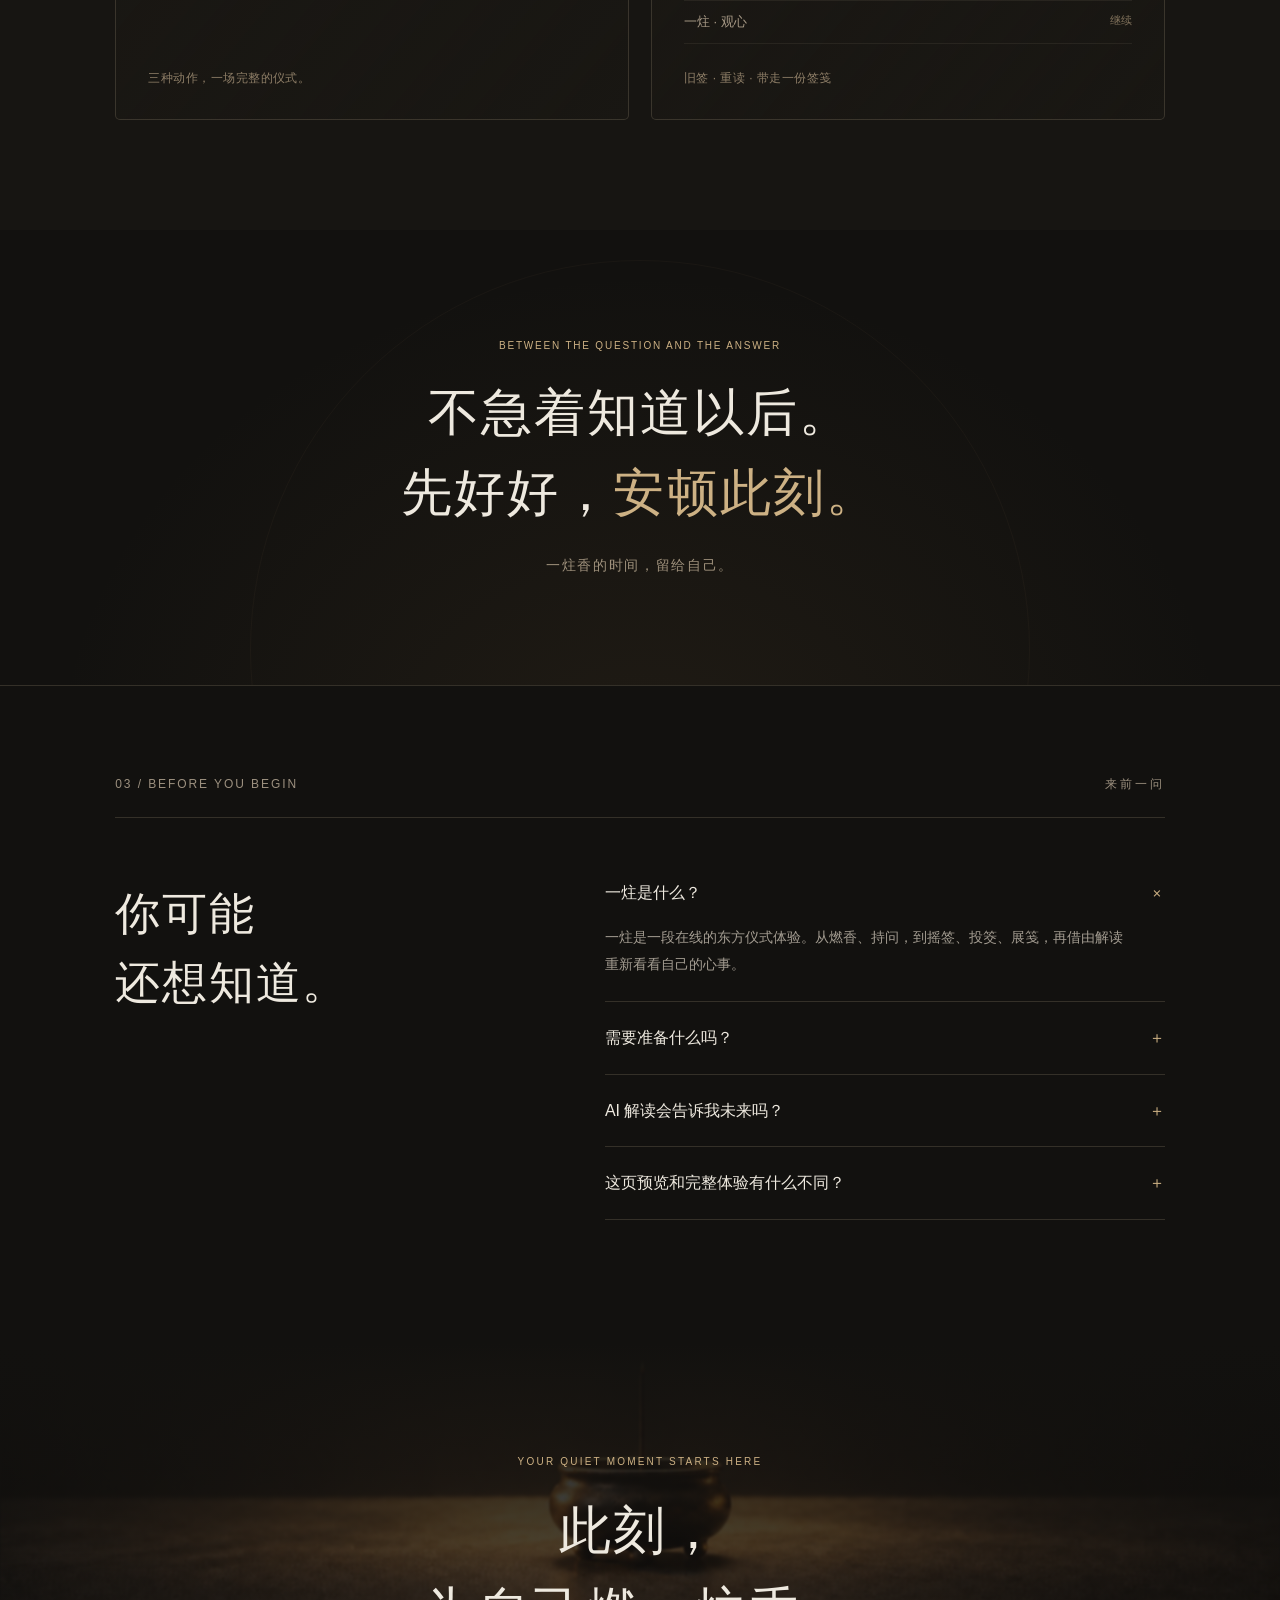
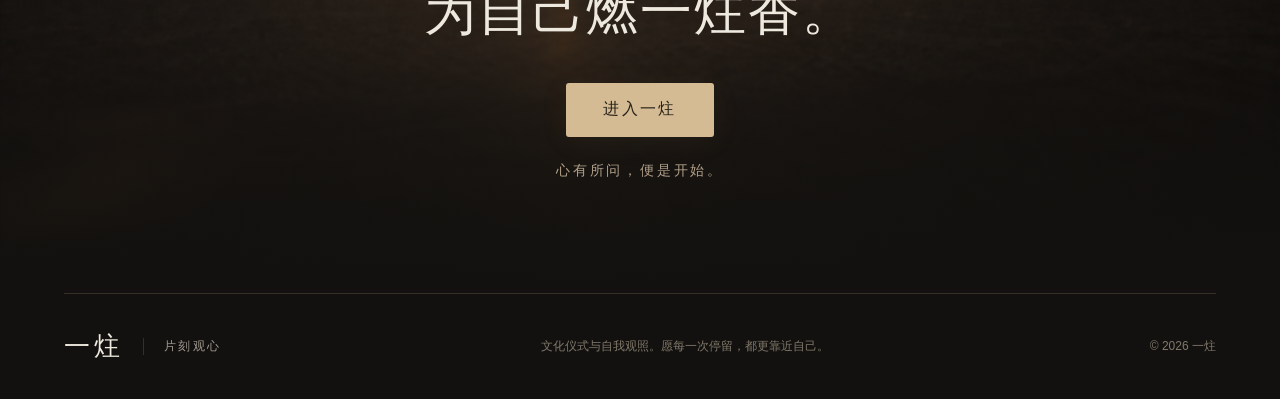
==== commit b41b36aa: "Allow direct tap to cast jiaobei without image dragging" ====
--- a/index.html
+++ b/index.html
@@ -7,8 +7,8 @@
 <meta name="theme-color" content="#12110f">
 <link rel="icon" type="image/svg+xml" href="data:image/svg+xml,%3Csvg xmlns='http://www.w3.org/2000/svg' viewBox='0 0 64 64'%3E%3Crect width='64' height='64' rx='14' fill='%2312110f'/%3E%3Cpath d='M32 13v29M18 43h28M21 49h22' stroke='%23d6b986' stroke-width='3'/%3E%3Ccircle cx='32' cy='11' r='3' fill='%23ce743f'/%3E%3C/svg%3E">
 <link rel="preload" as="image" href="./assets/hero.jpg">
-<link rel="stylesheet" href="./style.css">
-<script type="module" src="./app.js"></script>
+<link rel="stylesheet" href="./style.css?v=dda502939a21">
+<script type="module" src="./app.js?v=25fffa93eb55"></script>
 </head>
 <body>
 <a class="skip" href="#main">跳至正文</a>
@@ -21,7 +21,7 @@
 <div class="hero-bottom"><span>一念起，一炷间。</span><a href="#ritual">向下，步入此刻 <span class="scroll-line" aria-hidden="true"></span></a><button id="motion-toggle" type="button" aria-pressed="false">动效开启 <span aria-hidden="true">◌</span></button></div>
 </section>
 <section class="intro section" id="ritual"><div class="section-kicker"><span>01 / THE RITUAL</span><span>让心，先静下来</span></div><div class="intro-layout"><h2 class="reveal">有些答案，<br>要在<span class="gold">安静里</span>听见。</h2><div class="intro-copy reveal"><p>给悬而未决的事，留一点空间。<br>从点燃一炷香开始，慢慢走完一场仪式。<br>手指的每一次触碰，都让注意力回到此刻。</p><a href="#experience" class="under-link">触碰，感受一场仪式</a></div></div>
-<div class="ritual-preview reveal" id="experience"><div class="preview-art" data-step="0"><div class="preview-ambient"></div><img id="ritual-image" class="ritual-image incense-preview" src="./assets/hero.jpg" alt="暖光下的青铜香炉"><img class="preview-smoke" src="./assets/smoke.webp" alt="" aria-hidden="true"><img class="second-jiaobei" src="./assets/jiaobei-round.webp" alt="木筊的凸面" hidden><div class="paper-words" hidden><span>观心手札</span><p>先安顿自己，<br>再回应世界。</p><small>观心文案示例</small></div><div class="preview-stamp"><span>一炷</span><small>片刻观心</small></div><div class="preview-caption"><span>INTERACTIVE PREVIEW</span><span id="scene-label">第一步 · 燃香</span></div></div><div class="preview-controls"><p class="eyebrow">从一念，到一签</p><h3 id="step-title">点一炷香，<br>把心事轻轻放下。</h3><p id="step-copy">让烟缓缓升起，让呼吸慢下来。此刻，只留一件你在意的事。</p><div class="step-tabs" role="tablist" aria-label="仪式步骤"><button type="button" role="tab" id="step-tab-0" aria-selected="true" aria-controls="step-detail" data-step="0"><span>01</span>燃香</button><button type="button" role="tab" id="step-tab-1" aria-selected="false" aria-controls="step-detail" tabindex="-1" data-step="1"><span>02</span>摇签</button><button type="button" role="tab" id="step-tab-2" aria-selected="false" aria-controls="step-detail" tabindex="-1" data-step="2"><span>03</span>投筊</button><button type="button" role="tab" id="step-tab-3" aria-selected="false" aria-controls="step-detail" tabindex="-1" data-step="3"><span>04</span>展笺</button></div><div id="step-detail" role="tabpanel" aria-labelledby="step-tab-0" tabindex="0"><button type="button" class="demo-button" id="demo-action">轻点，感受烟起 <span aria-hidden="true">✧</span></button><p id="demo-feedback" class="demo-feedback" aria-live="polite">这是仪式片段预览，不生成签文。</p></div></div></div>
+<div class="ritual-preview reveal" id="experience"><div class="preview-art" data-step="0"><div class="preview-ambient"></div><img id="ritual-image" draggable="false" class="ritual-image incense-preview" src="./assets/hero.jpg" alt="暖光下的青铜香炉"><img class="preview-smoke" src="./assets/smoke.webp" alt="" aria-hidden="true"><img draggable="false" class="second-jiaobei" src="./assets/jiaobei-round.webp" alt="木筊的凸面" hidden><button type="button" class="cast-trigger" aria-label="轻点筊杯，投掷一次" hidden><span class="cast-hint">轻点任一枚筊杯，即可投掷</span></button><div class="paper-words" hidden><span>观心手札</span><p>先安顿自己，<br>再回应世界。</p><small>观心文案示例</small></div><div class="preview-stamp"><span>一炷</span><small>片刻观心</small></div><div class="preview-caption"><span>INTERACTIVE PREVIEW</span><span id="scene-label">第一步 · 燃香</span></div></div><div class="preview-controls"><p class="eyebrow">从一念，到一签</p><h3 id="step-title">点一炷香，<br>把心事轻轻放下。</h3><p id="step-copy">让烟缓缓升起，让呼吸慢下来。此刻，只留一件你在意的事。</p><div class="step-tabs" role="tablist" aria-label="仪式步骤"><button type="button" role="tab" id="step-tab-0" aria-selected="true" aria-controls="step-detail" data-step="0"><span>01</span>燃香</button><button type="button" role="tab" id="step-tab-1" aria-selected="false" aria-controls="step-detail" tabindex="-1" data-step="1"><span>02</span>摇签</button><button type="button" role="tab" id="step-tab-2" aria-selected="false" aria-controls="step-detail" tabindex="-1" data-step="2"><span>03</span>投筊</button><button type="button" role="tab" id="step-tab-3" aria-selected="false" aria-controls="step-detail" tabindex="-1" data-step="3"><span>04</span>展笺</button></div><div id="step-detail" role="tabpanel" aria-labelledby="step-tab-0" tabindex="0"><button type="button" class="demo-button" id="demo-action">轻点，感受烟起 <span aria-hidden="true">✧</span></button><p id="demo-feedback" class="demo-feedback" aria-live="polite">这是仪式片段预览，不生成签文。</p></div></div></div>
 </section>
 <section class="features section" id="features"><div class="section-kicker"><span>02 / MORE THAN A FORTUNE</span><span>把签意，带回生活</span></div><div class="features-heading"><h2 class="reveal">不止求一签，<br>也给自己一个<span class="gold">新视角。</span></h2><p class="reveal">签是一段引子。<br>真正值得倾听的，是你的心事。</p></div><div class="feature-grid"><article class="feature large reveal"><div class="feature-top"><span>01</span><span>沉浸式仪式</span></div><h3>隔着屏幕，<br>也有真实的触感。</h3><p>摇动竹筒、抛出木筊、缓缓揭开签笺。<br>让一连串小动作，接住漂浮的注意力。</p><ol class="ritual-scenes" aria-label="三种仪式触感">
 <li><a class="ritual-scene scene-shake" href="#experience" data-preview-step="1" aria-label="体验摇签：进入签筒手势预览">
--- a/style.css
+++ b/style.css
@@ -48,3 +48,12 @@
 @media(max-width:1050px) and (min-width:701px){.ritual-scene{grid-template-columns:112px minmax(0,1fr);gap:10px}.scene-copy h4{font-size:17px}.scene-jiao{width:73px}.scene-paper{left:16px}.scene-object:after{left:9px}}
 @media(max-width:700px){.ritual-scenes{margin-top:24px}.ritual-scene{grid-template-columns:112px minmax(0,1fr);gap:13px;min-height:146px}.scene-copy h4{font-size:17px}.scene-copy p{font-size:11px}.scene-link{font-size:11px;min-height:26px;margin-top:5px}.scene-jiao{width:75px}.scene-paper{left:17px}.scene-object:after{left:9px}.large .feature-foot{margin-top:17px}}
 @media(max-width:360px){.feature.large{padding:22px 19px}.ritual-scene{grid-template-columns:95px minmax(0,1fr);gap:10px}.scene-copy h4{font-size:16px}.scene-jiao{width:65px}.scene-paper{left:11px;width:74px}.scene-object:after{left:4px;width:84px}.scene-cup{width:202px}}
+
+/* A real button over the two existing images makes the objects directly touchable. */
+.cast-trigger[hidden]{display:none}
+.cast-trigger{position:absolute;inset:0;z-index:1;width:100%;height:100%;padding:0;background:transparent;border:0;cursor:pointer;touch-action:manipulation;user-select:none;-webkit-user-select:none;-webkit-user-drag:none}
+.cast-trigger:focus-visible{outline:1px solid var(--gold);outline-offset:-10px}
+.cast-trigger[aria-disabled="true"]{cursor:wait}
+.cast-hint{position:absolute;left:24px;right:24px;bottom:65px;color:var(--gold);font-size:12px;letter-spacing:.08em;line-height:1.7;text-align:center;pointer-events:none}
+.preview-art[data-step="2"] #ritual-image,.preview-art[data-step="2"] .second-jiaobei{pointer-events:none;user-select:none;-webkit-user-select:none;-webkit-user-drag:none}
+@media(max-width:700px){.cast-hint{bottom:54px;font-size:11px;letter-spacing:.04em}}
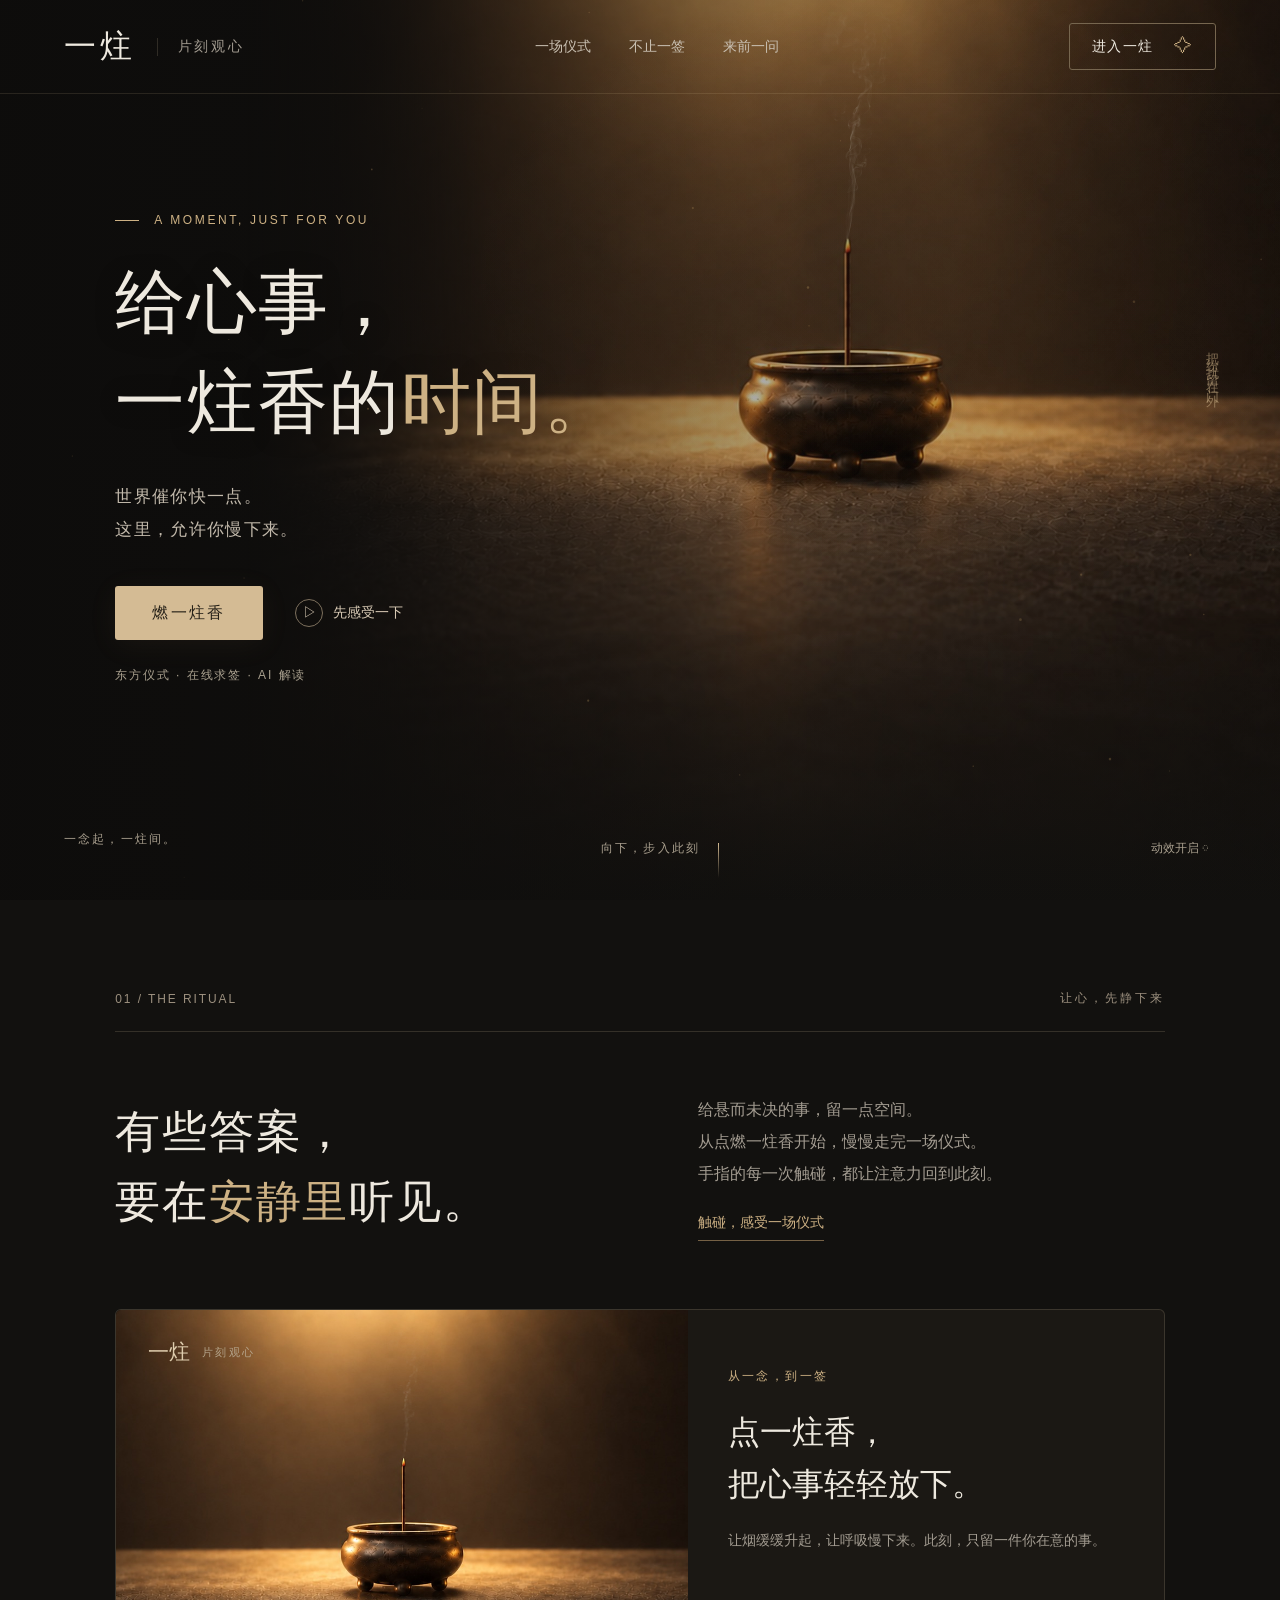
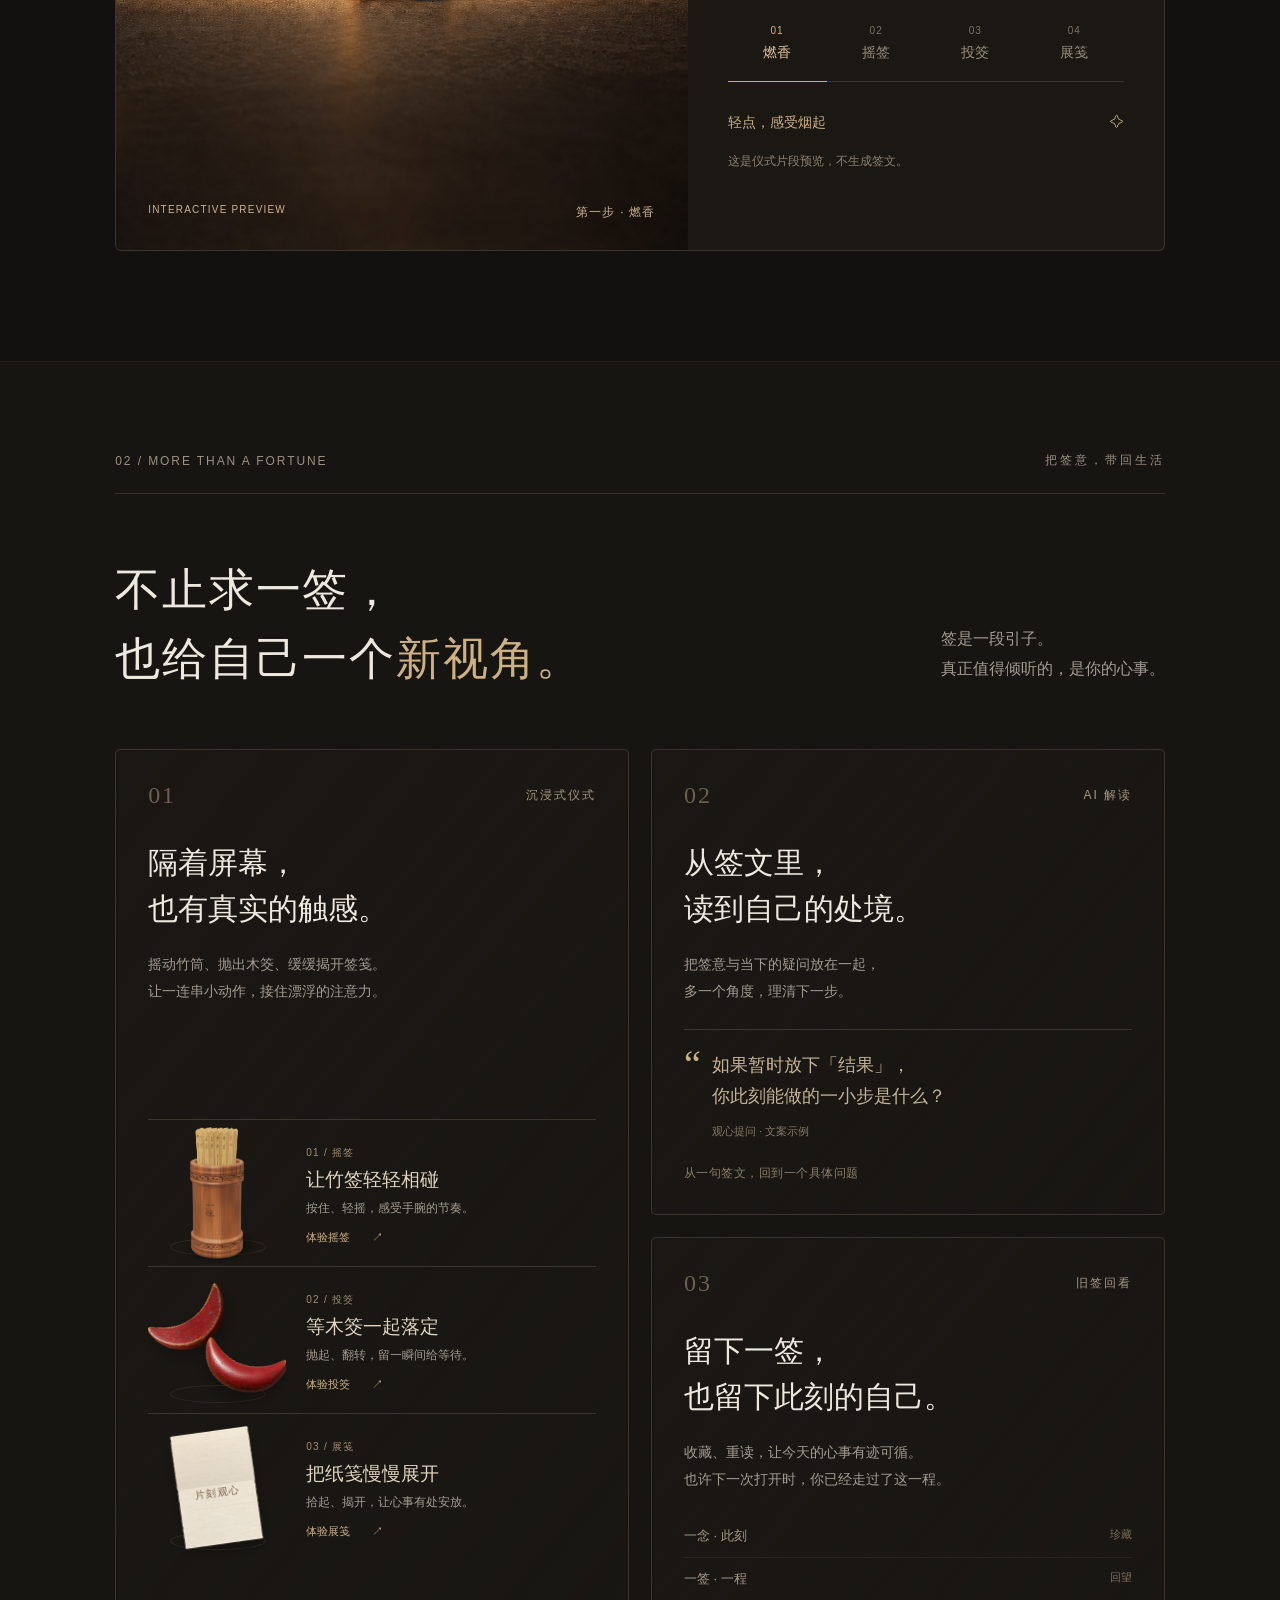
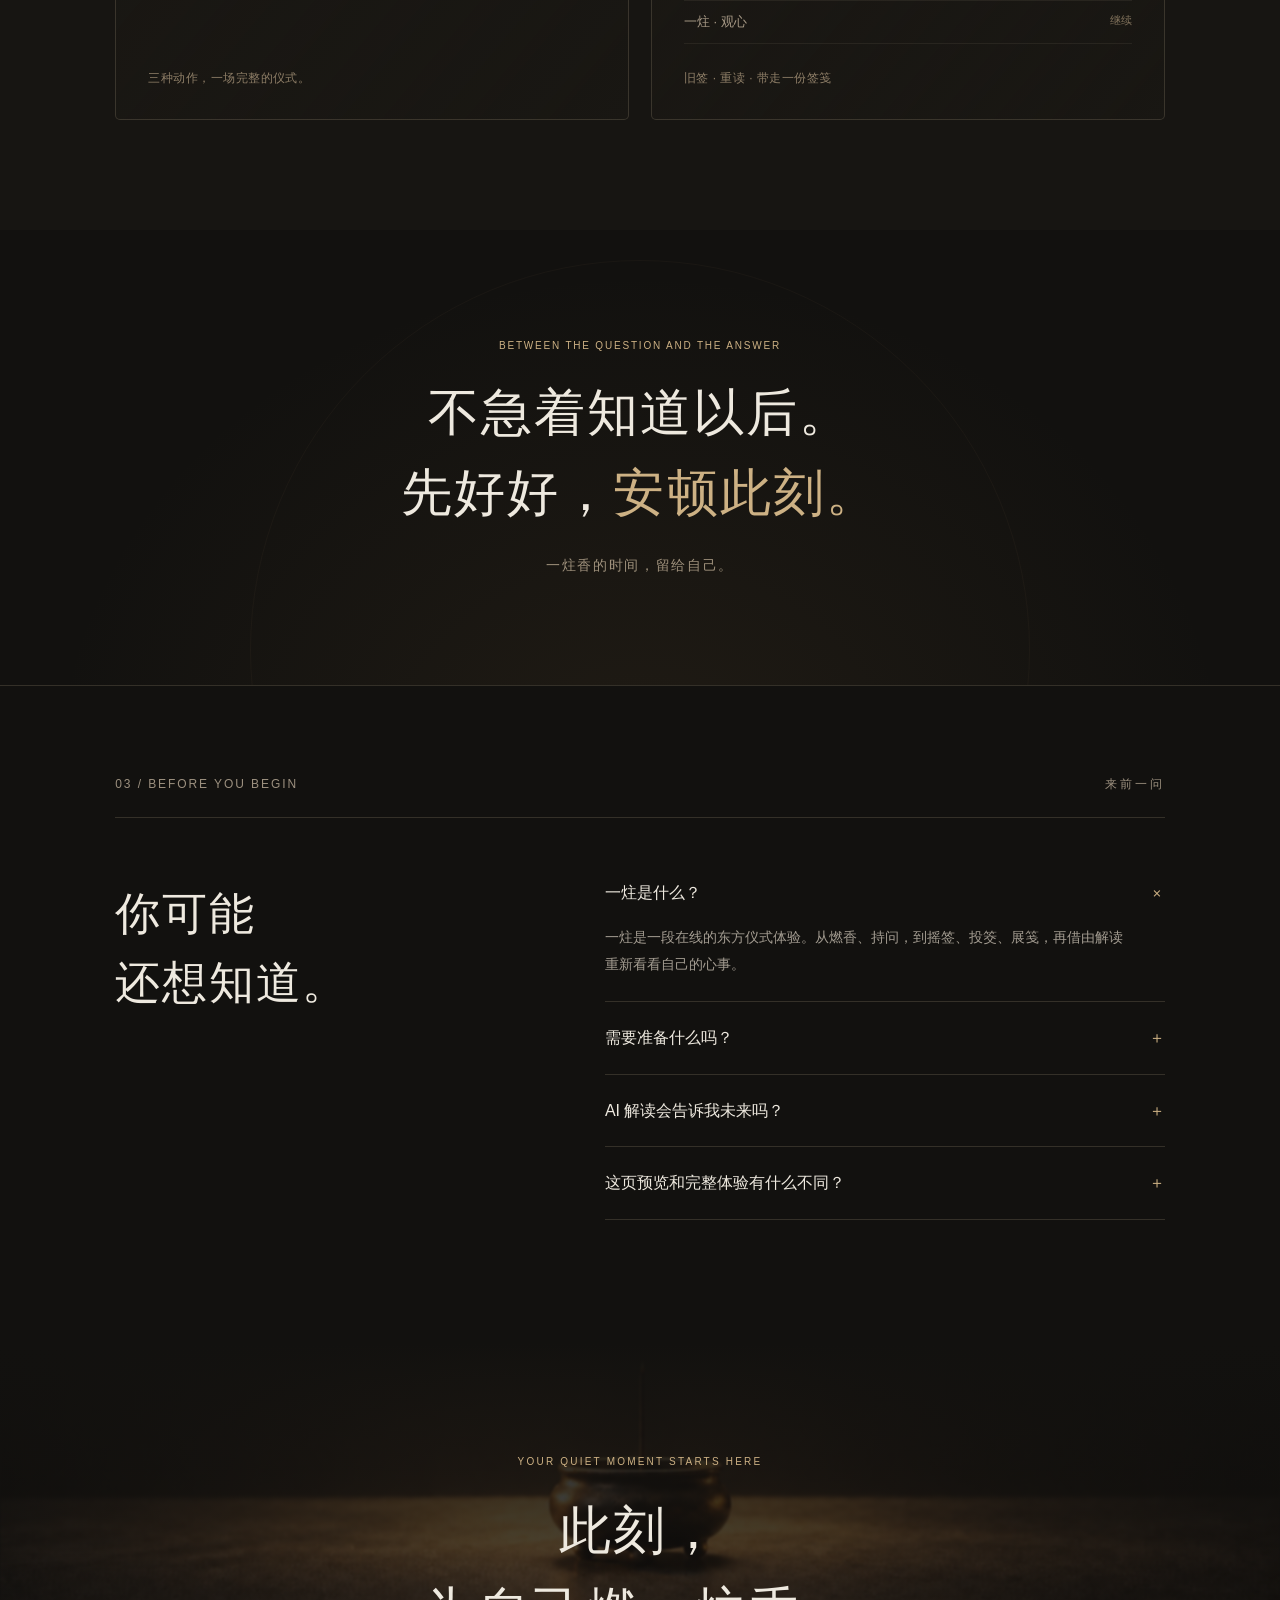
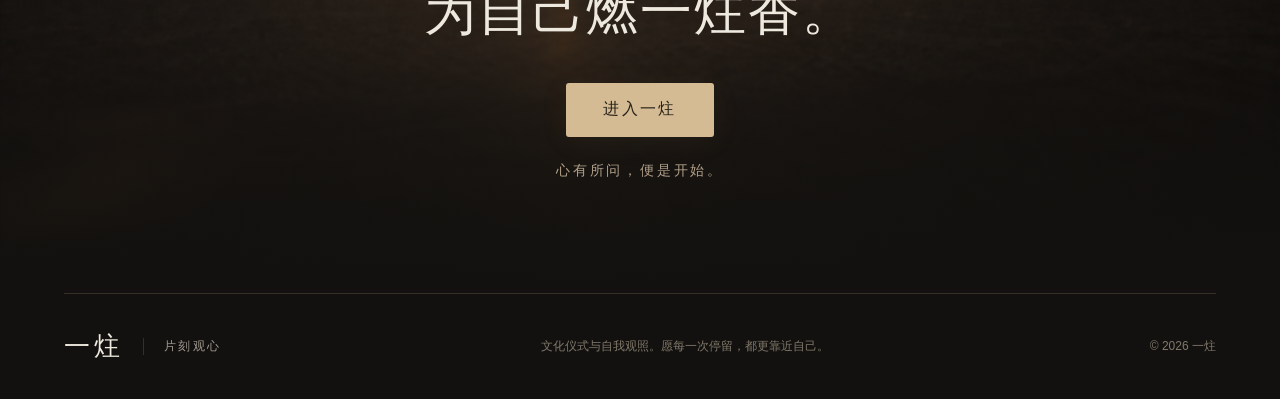
==== commit 2d9abd5b: "Preload lighter ritual model and unfold paper on tap" ====
--- a/index.html
+++ b/index.html
@@ -7,8 +7,8 @@
 <meta name="theme-color" content="#12110f">
 <link rel="icon" type="image/svg+xml" href="data:image/svg+xml,%3Csvg xmlns='http://www.w3.org/2000/svg' viewBox='0 0 64 64'%3E%3Crect width='64' height='64' rx='14' fill='%2312110f'/%3E%3Cpath d='M32 13v29M18 43h28M21 49h22' stroke='%23d6b986' stroke-width='3'/%3E%3Ccircle cx='32' cy='11' r='3' fill='%23ce743f'/%3E%3C/svg%3E">
 <link rel="preload" as="image" href="./assets/hero.jpg">
-<link rel="stylesheet" href="./style.css?v=dda502939a21">
-<script type="module" src="./app.js?v=25fffa93eb55"></script>
+<link rel="stylesheet" href="./style.css?v=cba6cb95a0b7">
+<script type="module" src="./app.js?v=4a0a5f40a493"></script>
 </head>
 <body>
 <a class="skip" href="#main">跳至正文</a>
@@ -21,7 +21,7 @@
 <div class="hero-bottom"><span>一念起，一炷间。</span><a href="#ritual">向下，步入此刻 <span class="scroll-line" aria-hidden="true"></span></a><button id="motion-toggle" type="button" aria-pressed="false">动效开启 <span aria-hidden="true">◌</span></button></div>
 </section>
 <section class="intro section" id="ritual"><div class="section-kicker"><span>01 / THE RITUAL</span><span>让心，先静下来</span></div><div class="intro-layout"><h2 class="reveal">有些答案，<br>要在<span class="gold">安静里</span>听见。</h2><div class="intro-copy reveal"><p>给悬而未决的事，留一点空间。<br>从点燃一炷香开始，慢慢走完一场仪式。<br>手指的每一次触碰，都让注意力回到此刻。</p><a href="#experience" class="under-link">触碰，感受一场仪式</a></div></div>
-<div class="ritual-preview reveal" id="experience"><div class="preview-art" data-step="0"><div class="preview-ambient"></div><img id="ritual-image" draggable="false" class="ritual-image incense-preview" src="./assets/hero.jpg" alt="暖光下的青铜香炉"><img class="preview-smoke" src="./assets/smoke.webp" alt="" aria-hidden="true"><img draggable="false" class="second-jiaobei" src="./assets/jiaobei-round.webp" alt="木筊的凸面" hidden><button type="button" class="cast-trigger" aria-label="轻点筊杯，投掷一次" hidden><span class="cast-hint">轻点任一枚筊杯，即可投掷</span></button><div class="paper-words" hidden><span>观心手札</span><p>先安顿自己，<br>再回应世界。</p><small>观心文案示例</small></div><div class="preview-stamp"><span>一炷</span><small>片刻观心</small></div><div class="preview-caption"><span>INTERACTIVE PREVIEW</span><span id="scene-label">第一步 · 燃香</span></div></div><div class="preview-controls"><p class="eyebrow">从一念，到一签</p><h3 id="step-title">点一炷香，<br>把心事轻轻放下。</h3><p id="step-copy">让烟缓缓升起，让呼吸慢下来。此刻，只留一件你在意的事。</p><div class="step-tabs" role="tablist" aria-label="仪式步骤"><button type="button" role="tab" id="step-tab-0" aria-selected="true" aria-controls="step-detail" data-step="0"><span>01</span>燃香</button><button type="button" role="tab" id="step-tab-1" aria-selected="false" aria-controls="step-detail" tabindex="-1" data-step="1"><span>02</span>摇签</button><button type="button" role="tab" id="step-tab-2" aria-selected="false" aria-controls="step-detail" tabindex="-1" data-step="2"><span>03</span>投筊</button><button type="button" role="tab" id="step-tab-3" aria-selected="false" aria-controls="step-detail" tabindex="-1" data-step="3"><span>04</span>展笺</button></div><div id="step-detail" role="tabpanel" aria-labelledby="step-tab-0" tabindex="0"><button type="button" class="demo-button" id="demo-action">轻点，感受烟起 <span aria-hidden="true">✧</span></button><p id="demo-feedback" class="demo-feedback" aria-live="polite">这是仪式片段预览，不生成签文。</p></div></div></div>
+<div class="ritual-preview reveal" id="experience"><div class="preview-art" data-step="0"><div class="preview-ambient"></div><img id="ritual-image" draggable="false" class="ritual-image incense-preview" src="./assets/hero.jpg" alt="暖光下的青铜香炉"><img class="preview-smoke" src="./assets/smoke.webp" alt="" aria-hidden="true"><img draggable="false" class="second-jiaobei" src="./assets/jiaobei-round.webp" alt="木筊的凸面" hidden><button type="button" class="cast-trigger" aria-label="轻点筊杯，投掷一次" hidden><span class="cast-hint">轻点任一枚筊杯，即可投掷</span></button><div class="preview-stamp"><span>一炷</span><small>片刻观心</small></div><div class="preview-caption"><span>INTERACTIVE PREVIEW</span><span id="scene-label">第一步 · 燃香</span></div></div><div class="preview-controls"><p class="eyebrow">从一念，到一签</p><h3 id="step-title">点一炷香，<br>把心事轻轻放下。</h3><p id="step-copy">让烟缓缓升起，让呼吸慢下来。此刻，只留一件你在意的事。</p><div class="step-tabs" role="tablist" aria-label="仪式步骤"><button type="button" role="tab" id="step-tab-0" aria-selected="true" aria-controls="step-detail" data-step="0"><span>01</span>燃香</button><button type="button" role="tab" id="step-tab-1" aria-selected="false" aria-controls="step-detail" tabindex="-1" data-step="1"><span>02</span>摇签</button><button type="button" role="tab" id="step-tab-2" aria-selected="false" aria-controls="step-detail" tabindex="-1" data-step="2"><span>03</span>投筊</button><button type="button" role="tab" id="step-tab-3" aria-selected="false" aria-controls="step-detail" tabindex="-1" data-step="3"><span>04</span>展笺</button></div><div id="step-detail" role="tabpanel" aria-labelledby="step-tab-0" tabindex="0"><button type="button" class="demo-button" id="demo-action">轻点，感受烟起 <span aria-hidden="true">✧</span></button><p id="demo-feedback" class="demo-feedback" aria-live="polite">这是仪式片段预览，不生成签文。</p></div></div></div>
 </section>
 <section class="features section" id="features"><div class="section-kicker"><span>02 / MORE THAN A FORTUNE</span><span>把签意，带回生活</span></div><div class="features-heading"><h2 class="reveal">不止求一签，<br>也给自己一个<span class="gold">新视角。</span></h2><p class="reveal">签是一段引子。<br>真正值得倾听的，是你的心事。</p></div><div class="feature-grid"><article class="feature large reveal"><div class="feature-top"><span>01</span><span>沉浸式仪式</span></div><h3>隔着屏幕，<br>也有真实的触感。</h3><p>摇动竹筒、抛出木筊、缓缓揭开签笺。<br>让一连串小动作，接住漂浮的注意力。</p><ol class="ritual-scenes" aria-label="三种仪式触感">
 <li><a class="ritual-scene scene-shake" href="#experience" data-preview-step="1" aria-label="体验摇签：进入签筒手势预览">
--- a/style.css
+++ b/style.css
@@ -57,3 +57,39 @@
 .cast-hint{position:absolute;left:24px;right:24px;bottom:65px;color:var(--gold);font-size:12px;letter-spacing:.08em;line-height:1.7;text-align:center;pointer-events:none}
 .preview-art[data-step="2"] #ritual-image,.preview-art[data-step="2"] .second-jiaobei{pointer-events:none;user-select:none;-webkit-user-select:none;-webkit-user-drag:none}
 @media(max-width:700px){.cast-hint{bottom:54px;font-size:11px;letter-spacing:.04em}}
+
+/* The original paper is split along its two creases, with real front/back hinges. */
+.paper-trigger[hidden]{display:none}
+.preview-art[data-step="3"]{min-height:560px}
+.paper-trigger{position:absolute;inset:0;z-index:1;width:100%;height:100%;padding:0;border:0;background:none;color:#625039;cursor:pointer;touch-action:manipulation;user-select:none;-webkit-user-select:none;perspective:1000px;transform-style:preserve-3d;font-family:var(--serif)}
+.paper-trigger:focus-visible{outline:1px solid var(--gold);outline-offset:-10px}
+.paper-trigger[aria-disabled="true"]{cursor:wait}
+.paper-assembly{display:block;position:absolute;left:50%;top:46%;width:206px;height:137.333px;transform:translate(-50%,-50%) rotate(-5deg);transform-style:preserve-3d;pointer-events:none}
+.paper-face,.paper-cover{display:flex;position:absolute;inset:0;align-items:center;justify-content:center;flex-direction:column;background-image:var(--paper-image,url('./assets/paper.webp'));background-size:100% 300%;background-repeat:no-repeat}
+.paper-center{background-position:center center;transform:translateZ(-.6px);box-shadow:0 14px 35px #0005}
+.paper-wing{position:absolute;left:0;width:100%;height:100%;transform-style:preserve-3d;display:block}
+.paper-top{top:-100%;transform-origin:center bottom;transform:rotateX(-180deg);z-index:2}
+.paper-bottom{top:100%;transform-origin:center top;transform:rotateX(180deg);z-index:3}
+.paper-face{backface-visibility:hidden;-webkit-backface-visibility:hidden}
+.paper-top .paper-front{background-position:center top}
+.paper-bottom .paper-front{background-position:center bottom}
+.paper-back{transform:rotateX(180deg);background-position:center center;filter:brightness(.91)}
+.paper-cover{background-position:center bottom;transform:translateZ(1px);z-index:5;gap:13px}
+.paper-cover small{font-size:10px;letter-spacing:4px}.paper-cover strong{font-size:22px;font-weight:400;letter-spacing:4px}.paper-cover>span{font-size:9px;letter-spacing:2px;color:#8a7658}
+.paper-ink{opacity:0}.paper-title{font-size:17px;letter-spacing:4px}.paper-verse{font-size:20px;line-height:1.9;letter-spacing:1px}.paper-signature{font-size:12px;line-height:2.5;letter-spacing:2px}.paper-signature small{font-size:9px;color:#8a7658}
+.paper-trigger[data-state="opened"] .paper-top,.paper-trigger[data-state="opened"] .paper-bottom{transform:rotateX(0deg)}
+.paper-trigger[data-state="opened"] .paper-cover{opacity:0}.paper-trigger[data-state="opened"] .paper-ink{opacity:1}
+.paper-trigger[data-state="opened"] .paper-assembly{transform:translate(-50%,-50%) rotate(-2deg)}
+.paper-hint{position:absolute;left:20px;right:20px;bottom:67px;color:var(--gold);font-family:var(--sans);font-size:11px;letter-spacing:1.5px;line-height:1.6;pointer-events:none}
+@media(max-width:700px){.preview-art[data-step="3"]{min-height:440px}.paper-assembly{width:148px;height:98.667px}.paper-cover{gap:8px}.paper-cover strong{font-size:18px}.paper-cover small{font-size:9px}.paper-verse{font-size:15px;letter-spacing:.5px}.paper-title{font-size:14px}.paper-signature{font-size:10px}.paper-signature small{font-size:8px}.paper-hint{bottom:56px;font-size:10px}}
+
+/* Warm the actual game in a small, non-interactive viewport before it is shown. */
+.draw-game-frame{inset:0 auto 0 50%;width:min(100%,640px);height:100%;transform:translateX(-50%)}
+.draw-preview:not(.is-ready) .draw-game-frame{visibility:hidden}
+.draw-preview.is-parked[hidden]{display:block;visibility:hidden;pointer-events:none;height:640px;inset:0 0 auto}
+.draw-preview.is-parked .draw-game-frame{visibility:hidden;pointer-events:none}
+.draw-loading{display:flex;flex-direction:column;align-items:center;justify-content:center;gap:8px;background:radial-gradient(ellipse at center,#19161070,transparent 70%)}
+.draw-loading-cup{width:min(270px,65%);height:auto;max-height:390px;object-fit:contain;opacity:.28;filter:grayscale(.15);user-select:none;-webkit-user-drag:none;pointer-events:none}
+.draw-loading-copy{font-size:14px;line-height:1.8;text-align:center;padding:0 24px;color:#c3b092}
+.draw-preview.is-ready .draw-loading{display:none}
+@media(max-width:700px){.draw-preview.is-parked[hidden]{height:620px}.draw-loading-cup{width:min(245px,68%)}.draw-loading-copy{font-size:13px}}
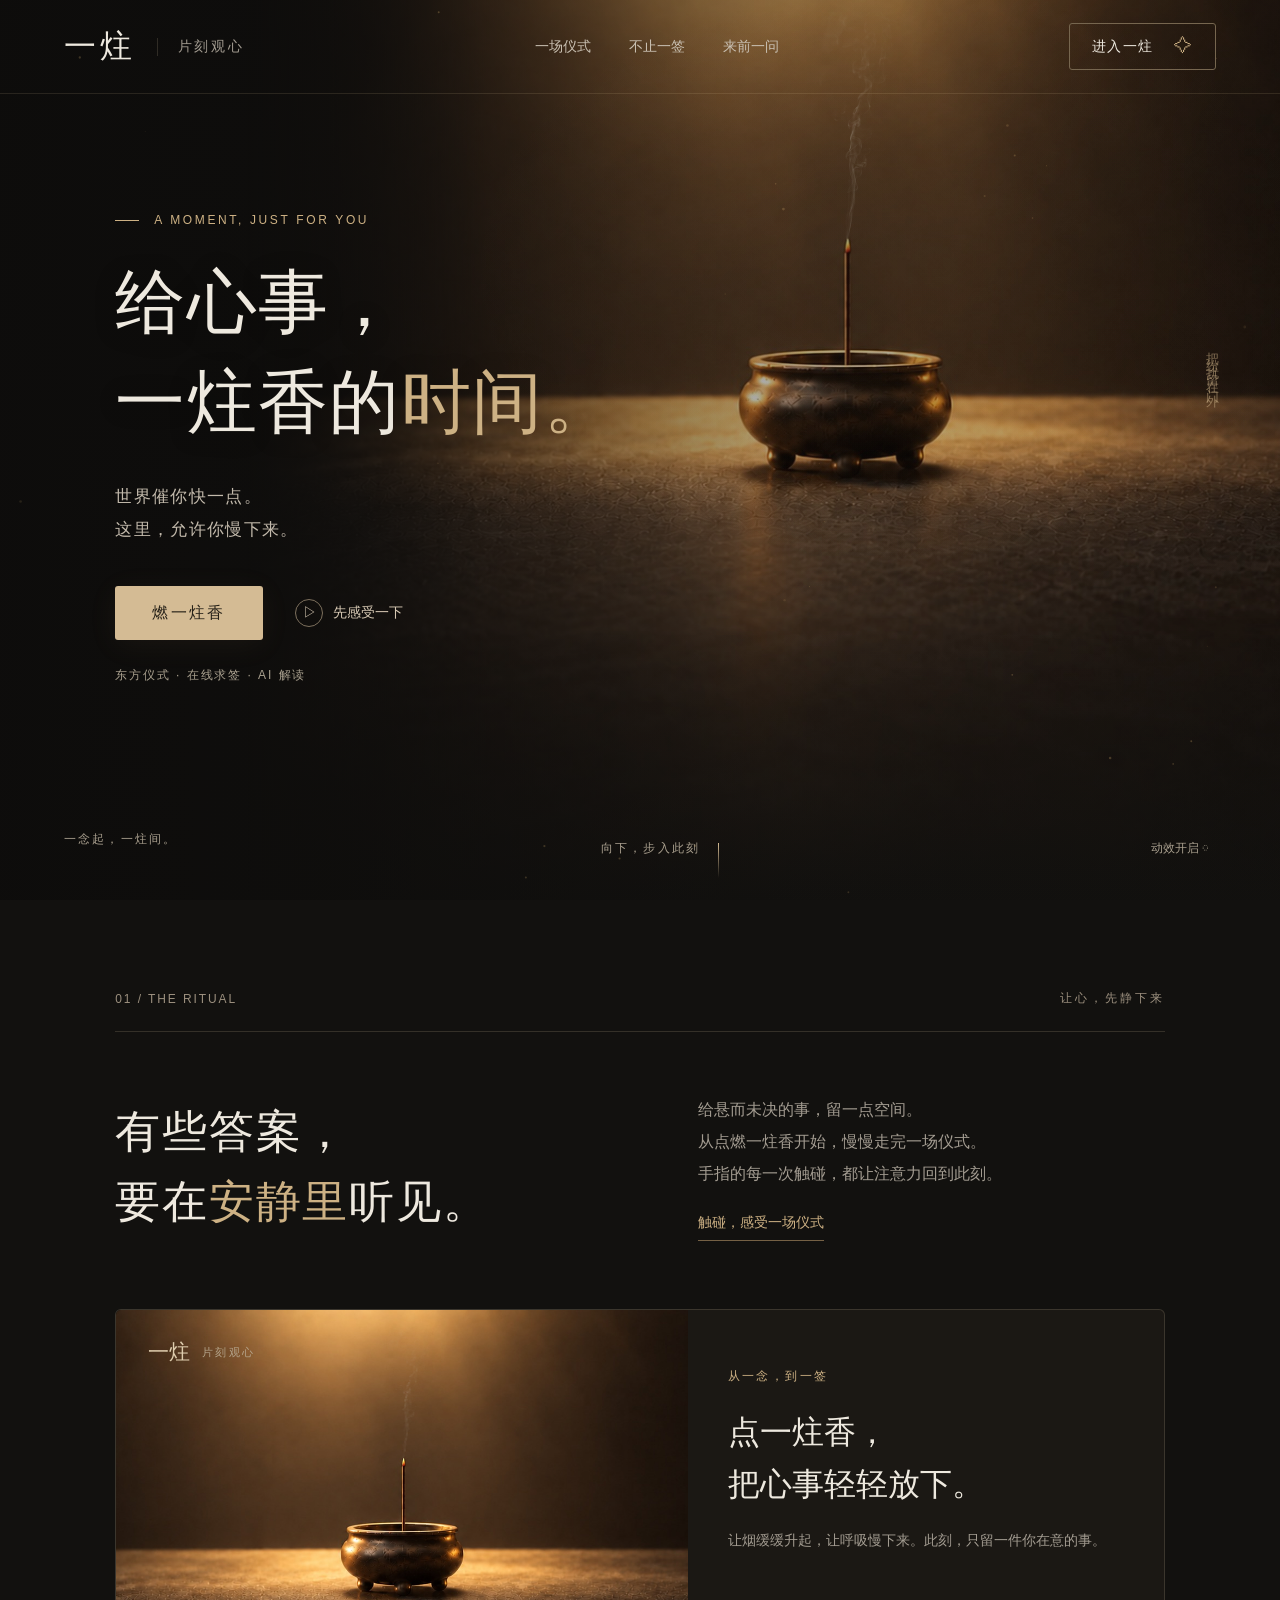
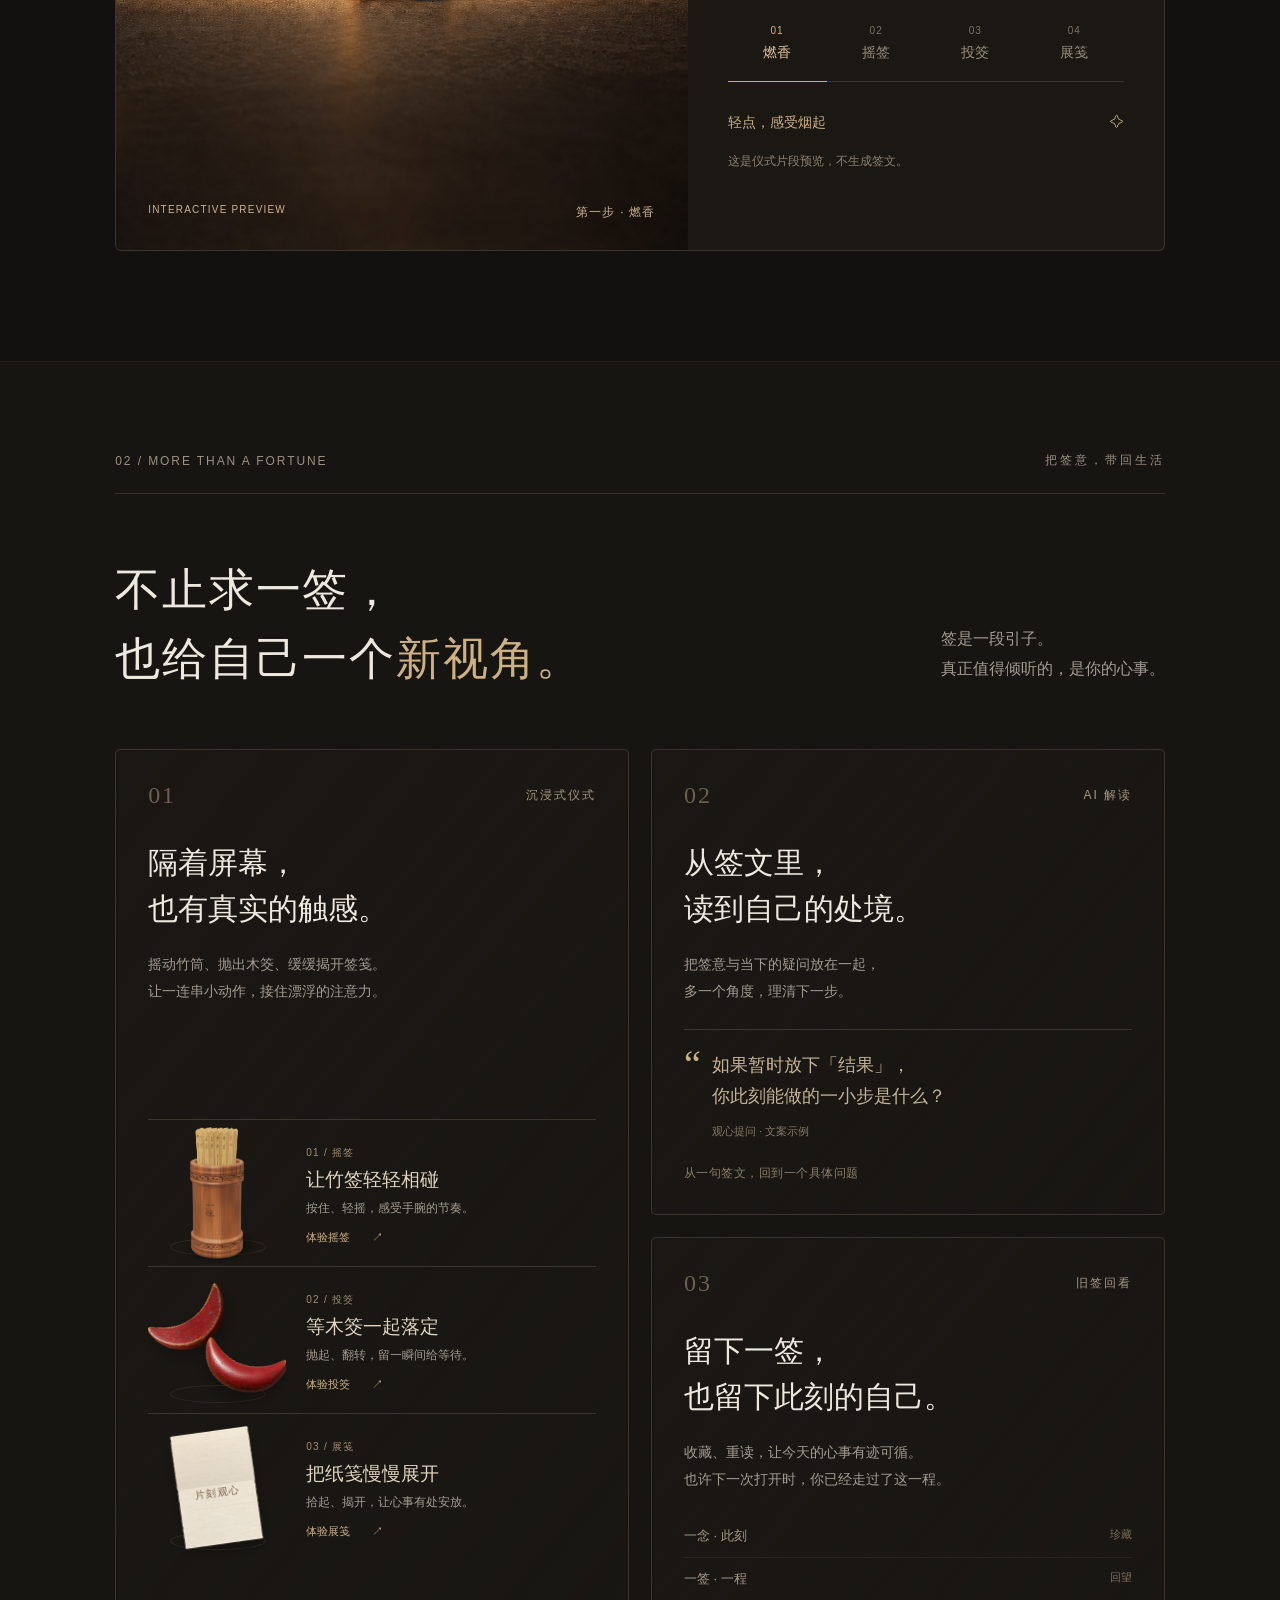
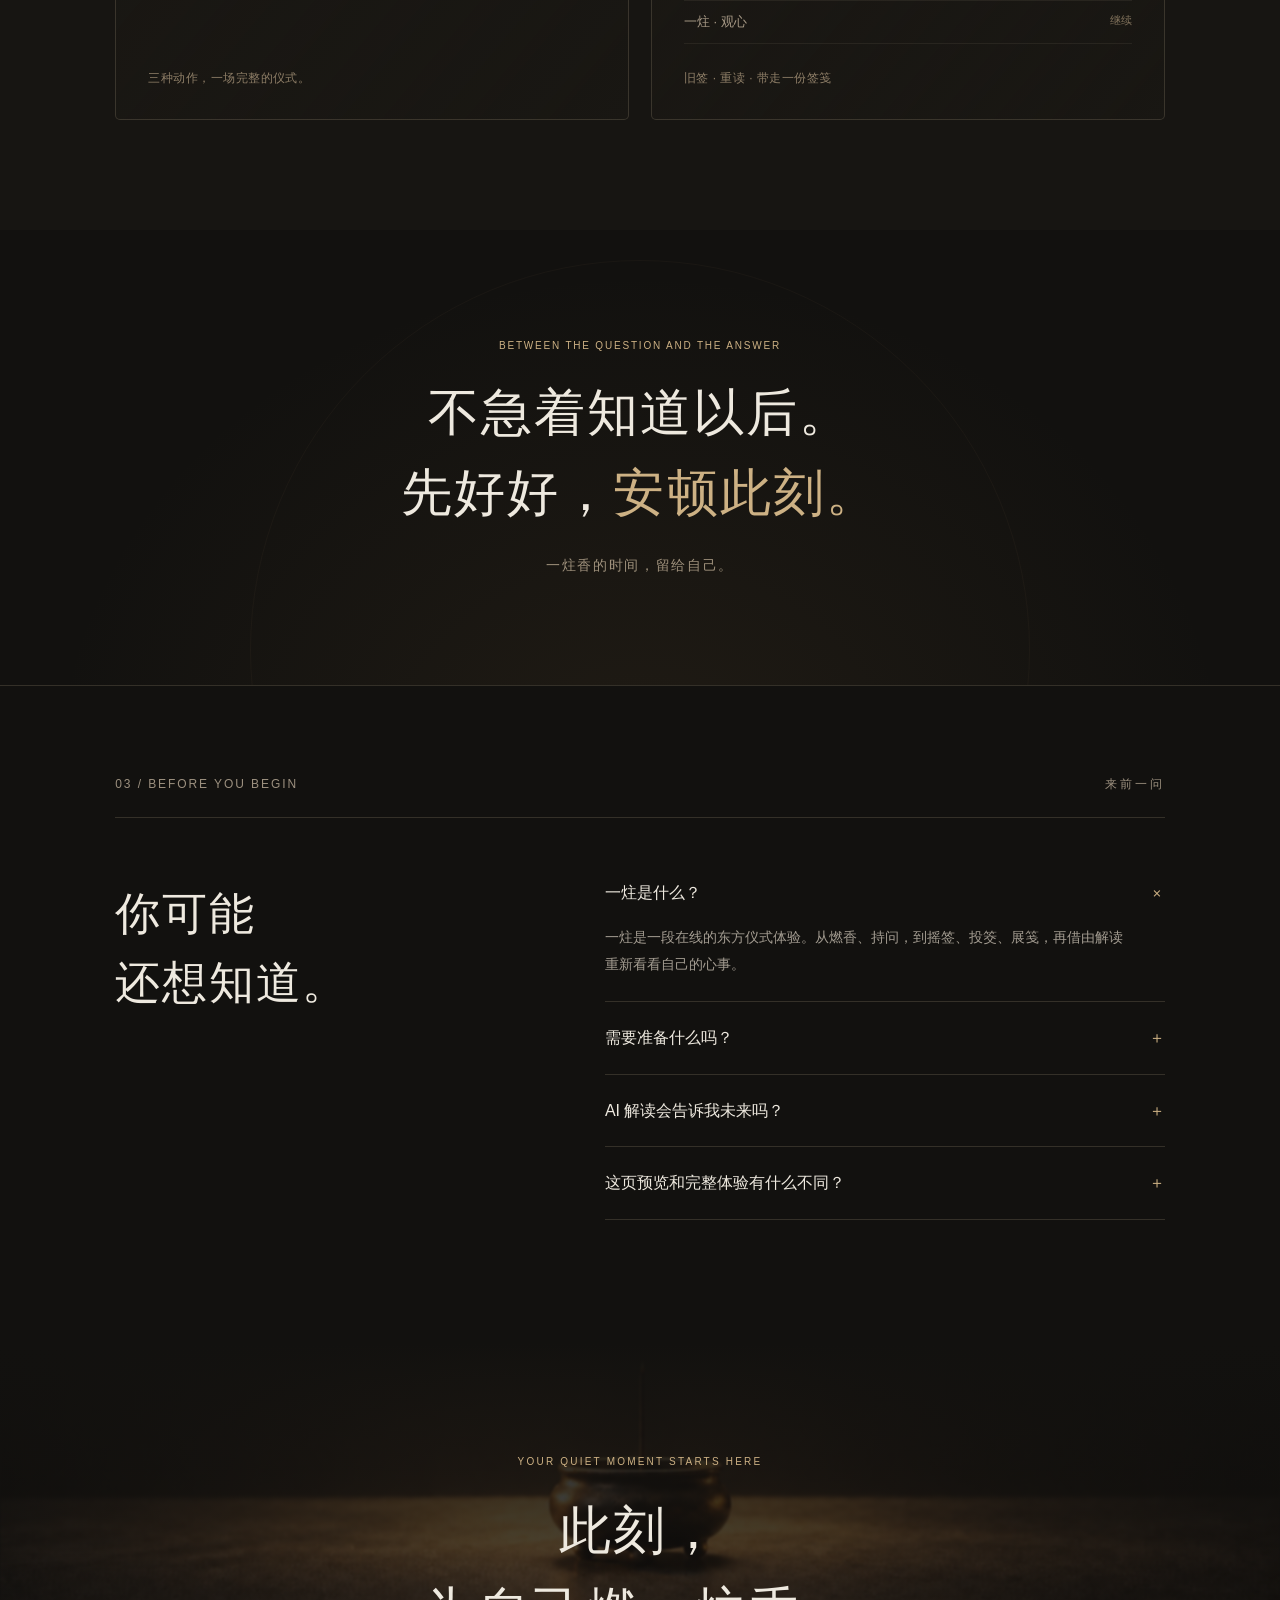
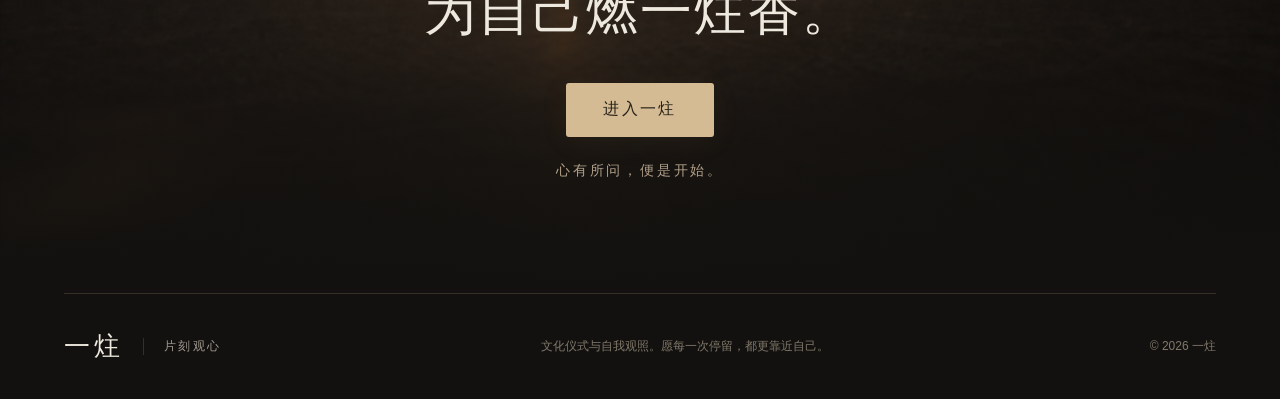
==== commit fe3a1512: "Keep jiaobei volume during toss and add grounded rebounds" ====
--- a/index.html
+++ b/index.html
@@ -7,8 +7,8 @@
 <meta name="theme-color" content="#12110f">
 <link rel="icon" type="image/svg+xml" href="data:image/svg+xml,%3Csvg xmlns='http://www.w3.org/2000/svg' viewBox='0 0 64 64'%3E%3Crect width='64' height='64' rx='14' fill='%2312110f'/%3E%3Cpath d='M32 13v29M18 43h28M21 49h22' stroke='%23d6b986' stroke-width='3'/%3E%3Ccircle cx='32' cy='11' r='3' fill='%23ce743f'/%3E%3C/svg%3E">
 <link rel="preload" as="image" href="./assets/hero.jpg">
-<link rel="stylesheet" href="./style.css?v=cba6cb95a0b7">
-<script type="module" src="./app.js?v=4a0a5f40a493"></script>
+<link rel="stylesheet" href="./style.css?v=bb3e331fc033">
+<script type="module" src="./app.js?v=b69b9ef7357a"></script>
 </head>
 <body>
 <a class="skip" href="#main">跳至正文</a>
@@ -21,7 +21,7 @@
 <div class="hero-bottom"><span>一念起，一炷间。</span><a href="#ritual">向下，步入此刻 <span class="scroll-line" aria-hidden="true"></span></a><button id="motion-toggle" type="button" aria-pressed="false">动效开启 <span aria-hidden="true">◌</span></button></div>
 </section>
 <section class="intro section" id="ritual"><div class="section-kicker"><span>01 / THE RITUAL</span><span>让心，先静下来</span></div><div class="intro-layout"><h2 class="reveal">有些答案，<br>要在<span class="gold">安静里</span>听见。</h2><div class="intro-copy reveal"><p>给悬而未决的事，留一点空间。<br>从点燃一炷香开始，慢慢走完一场仪式。<br>手指的每一次触碰，都让注意力回到此刻。</p><a href="#experience" class="under-link">触碰，感受一场仪式</a></div></div>
-<div class="ritual-preview reveal" id="experience"><div class="preview-art" data-step="0"><div class="preview-ambient"></div><img id="ritual-image" draggable="false" class="ritual-image incense-preview" src="./assets/hero.jpg" alt="暖光下的青铜香炉"><img class="preview-smoke" src="./assets/smoke.webp" alt="" aria-hidden="true"><img draggable="false" class="second-jiaobei" src="./assets/jiaobei-round.webp" alt="木筊的凸面" hidden><button type="button" class="cast-trigger" aria-label="轻点筊杯，投掷一次" hidden><span class="cast-hint">轻点任一枚筊杯，即可投掷</span></button><div class="preview-stamp"><span>一炷</span><small>片刻观心</small></div><div class="preview-caption"><span>INTERACTIVE PREVIEW</span><span id="scene-label">第一步 · 燃香</span></div></div><div class="preview-controls"><p class="eyebrow">从一念，到一签</p><h3 id="step-title">点一炷香，<br>把心事轻轻放下。</h3><p id="step-copy">让烟缓缓升起，让呼吸慢下来。此刻，只留一件你在意的事。</p><div class="step-tabs" role="tablist" aria-label="仪式步骤"><button type="button" role="tab" id="step-tab-0" aria-selected="true" aria-controls="step-detail" data-step="0"><span>01</span>燃香</button><button type="button" role="tab" id="step-tab-1" aria-selected="false" aria-controls="step-detail" tabindex="-1" data-step="1"><span>02</span>摇签</button><button type="button" role="tab" id="step-tab-2" aria-selected="false" aria-controls="step-detail" tabindex="-1" data-step="2"><span>03</span>投筊</button><button type="button" role="tab" id="step-tab-3" aria-selected="false" aria-controls="step-detail" tabindex="-1" data-step="3"><span>04</span>展笺</button></div><div id="step-detail" role="tabpanel" aria-labelledby="step-tab-0" tabindex="0"><button type="button" class="demo-button" id="demo-action">轻点，感受烟起 <span aria-hidden="true">✧</span></button><p id="demo-feedback" class="demo-feedback" aria-live="polite">这是仪式片段预览，不生成签文。</p></div></div></div>
+<div class="ritual-preview reveal" id="experience"><div class="preview-art" data-step="0"><div class="preview-ambient"></div><span class="cast-shadow cast-shadow-one" aria-hidden="true"></span><span class="cast-shadow cast-shadow-two" aria-hidden="true"></span><img id="ritual-image" draggable="false" class="ritual-image incense-preview" src="./assets/hero.jpg" alt="暖光下的青铜香炉"><img class="preview-smoke" src="./assets/smoke.webp" alt="" aria-hidden="true"><img draggable="false" class="second-jiaobei" src="./assets/jiaobei-round.webp" alt="木筊的凸面" hidden><button type="button" class="cast-trigger" aria-label="轻点筊杯，投掷一次" hidden><span class="cast-hint">轻点任一枚筊杯，即可投掷</span></button><div class="preview-stamp"><span>一炷</span><small>片刻观心</small></div><div class="preview-caption"><span>INTERACTIVE PREVIEW</span><span id="scene-label">第一步 · 燃香</span></div></div><div class="preview-controls"><p class="eyebrow">从一念，到一签</p><h3 id="step-title">点一炷香，<br>把心事轻轻放下。</h3><p id="step-copy">让烟缓缓升起，让呼吸慢下来。此刻，只留一件你在意的事。</p><div class="step-tabs" role="tablist" aria-label="仪式步骤"><button type="button" role="tab" id="step-tab-0" aria-selected="true" aria-controls="step-detail" data-step="0"><span>01</span>燃香</button><button type="button" role="tab" id="step-tab-1" aria-selected="false" aria-controls="step-detail" tabindex="-1" data-step="1"><span>02</span>摇签</button><button type="button" role="tab" id="step-tab-2" aria-selected="false" aria-controls="step-detail" tabindex="-1" data-step="2"><span>03</span>投筊</button><button type="button" role="tab" id="step-tab-3" aria-selected="false" aria-controls="step-detail" tabindex="-1" data-step="3"><span>04</span>展笺</button></div><div id="step-detail" role="tabpanel" aria-labelledby="step-tab-0" tabindex="0"><button type="button" class="demo-button" id="demo-action">轻点，感受烟起 <span aria-hidden="true">✧</span></button><p id="demo-feedback" class="demo-feedback" aria-live="polite">这是仪式片段预览，不生成签文。</p></div></div></div>
 </section>
 <section class="features section" id="features"><div class="section-kicker"><span>02 / MORE THAN A FORTUNE</span><span>把签意，带回生活</span></div><div class="features-heading"><h2 class="reveal">不止求一签，<br>也给自己一个<span class="gold">新视角。</span></h2><p class="reveal">签是一段引子。<br>真正值得倾听的，是你的心事。</p></div><div class="feature-grid"><article class="feature large reveal"><div class="feature-top"><span>01</span><span>沉浸式仪式</span></div><h3>隔着屏幕，<br>也有真实的触感。</h3><p>摇动竹筒、抛出木筊、缓缓揭开签笺。<br>让一连串小动作，接住漂浮的注意力。</p><ol class="ritual-scenes" aria-label="三种仪式触感">
 <li><a class="ritual-scene scene-shake" href="#experience" data-preview-step="1" aria-label="体验摇签：进入签筒手势预览">
--- a/style.css
+++ b/style.css
@@ -6,8 +6,25 @@
 /* Cropped photography blends into the page instead of exposing image edges. */
 .hero-photo{mask-image:linear-gradient(90deg,transparent,#000 20%)}.hero-smoke{object-fit:fill;transform-origin:50% 100%;animation:smoke-flow 9s ease-in-out infinite alternate}.preview-smoke{position:absolute;object-fit:fill;opacity:.28;transform-origin:50% 100%;pointer-events:none;animation:smoke-flow 8s ease-in-out infinite alternate}.preview-art:not([data-step="0"]) .preview-smoke{display:none}.preview-art{perspective:900px}.preview-art[data-step="2"] #ritual-image{position:absolute;width:43%;left:9%;top:31%;transform:rotate(-26deg)}.second-jiaobei{position:absolute;width:43%;right:9%;top:49%;filter:drop-shadow(0 30px 20px #0008);transform:rotate(25deg)}.second-jiaobei[hidden],.paper-words[hidden]{display:none}.preview-art.animating[data-step="2"] #ritual-image{animation:cast-one 1.7s ease-in-out}.preview-art.animating[data-step="2"] .second-jiaobei{animation:cast-two 1.9s ease-in-out}.preview-art[data-step="3"] #ritual-image{transform:rotate(-6deg) rotateX(var(--tilt-x,0deg)) rotateY(var(--tilt-y,0deg))}.paper-words{position:absolute;left:50%;top:50%;width:190px;transform:translate(-50%,-50%) rotate(-6deg) rotateX(var(--tilt-x,0deg)) rotateY(var(--tilt-y,0deg));pointer-events:none;text-align:center;color:#625039;font-family:var(--serif);transition:transform .65s}.paper-words>span{font-size:12px;letter-spacing:.4em}.paper-words>p{font-size:21px;line-height:1.8;margin:26px 0 22px}.paper-words>small{font-family:inherit;font-size:10px;letter-spacing:.14em;color:#8f7c61}.preview-art.animating[data-step="3"] .paper-words{opacity:0;transition:opacity .5s}.hero-note{color:#aaa18f}.preview-art.animating[data-step="0"] .preview-smoke{opacity:.6;transition:opacity .6s}.hero-bottom>button{min-height:34px;padding:8px}.hero-bottom>a{min-height:34px}.step-tabs button{min-height:70px}.no-motion .preview-art[data-step="3"] #ritual-image{transform:rotate(-6deg)}.no-motion .paper-words{transform:translate(-50%,-50%) rotate(-6deg)}
 @keyframes smoke-flow{0%{transform:skewX(-3deg) scaleX(.95);opacity:.19}100%{transform:skewX(4deg) scaleX(1.1);opacity:.4}}
-@keyframes cast-one{0%{transform:rotate(-26deg)}42%{transform:translateY(-100px) rotate(110deg) rotateY(150deg)}76%{transform:translateY(13px) rotate(330deg)}88%{transform:translateY(-14px) rotate(336deg)}100%{transform:rotate(334deg)}}
-@keyframes cast-two{0%{transform:rotate(25deg)}37%{transform:translateY(-120px) rotate(-100deg) rotateY(-165deg)}72%{transform:translateY(10px) rotate(-328deg)}86%{transform:translateY(-22px) rotate(-332deg)}100%{transform:rotate(-335deg)}}
+/* Photographic cups retain their volume: never turn a flat sprite edge-on. */
+@keyframes cast-one{
+  0%{transform:translate3d(0,0,0) rotateZ(-26deg) rotateX(0deg) rotateY(0deg);animation-timing-function:cubic-bezier(.18,.65,.4,1)}
+  32%{transform:translate3d(-5%,calc(-1 * var(--cast-rise)),0) rotateZ(110deg) rotateX(12deg) rotateY(-16deg);animation-timing-function:cubic-bezier(.6,0,.85,.4)}
+  66%{transform:translate3d(0,0,0) rotateZ(324deg) rotateX(0deg) rotateY(0deg);animation-timing-function:ease-out}
+  76%{transform:translate3d(1%,-12px,0) rotateZ(330deg) rotateX(-7deg) rotateY(7deg);animation-timing-function:ease-in}
+  85%{transform:translate3d(0,0,0) rotateZ(337deg) rotateX(0deg) rotateY(0deg);animation-timing-function:ease-out}
+  91%{transform:translate3d(0,-3px,0) rotateZ(332deg) rotateX(3deg) rotateY(-3deg);animation-timing-function:ease-in}
+  100%{transform:translate3d(0,0,0) rotateZ(334deg) rotateX(0deg) rotateY(0deg)}
+}
+@keyframes cast-two{
+  0%{transform:translate3d(0,0,0) rotateZ(25deg) rotateX(0deg) rotateY(0deg);animation-timing-function:cubic-bezier(.18,.65,.4,1)}
+  36%{transform:translate3d(5%,calc(-1.15 * var(--cast-rise)),0) rotateZ(-118deg) rotateX(-12deg) rotateY(16deg);animation-timing-function:cubic-bezier(.6,0,.85,.4)}
+  67%{transform:translate3d(0,0,0) rotateZ(-324deg) rotateX(0deg) rotateY(0deg);animation-timing-function:ease-out}
+  77%{transform:translate3d(-1%,-17px,0) rotateZ(-331deg) rotateX(8deg) rotateY(-8deg);animation-timing-function:ease-in}
+  86%{transform:translate3d(0,0,0) rotateZ(-338deg) rotateX(0deg) rotateY(0deg);animation-timing-function:ease-out}
+  92%{transform:translate3d(0,-4px,0) rotateZ(-333deg) rotateX(-3deg) rotateY(3deg);animation-timing-function:ease-in}
+  100%{transform:translate3d(0,0,0) rotateZ(-335deg) rotateX(0deg) rotateY(0deg)}
+}
 @media(max-width:700px){.hero-photo{top:300px;height:calc(100% - 180px);mask-image:linear-gradient(180deg,transparent,#000 28%)}.hero-note{color:#bdb09b}.paper-words{width:160px}.paper-words>p{font-size:17px;margin:20px 0}.paper-words>small{font-size:9px}.hero-smoke{opacity:.2}.preview-art[data-step="2"] #ritual-image{height:auto}.demo-button{min-height:44px}.text-link{min-height:44px}.nav-cta{min-height:44px}}
 /* The actual game renders directly into alpha; no bitmap or blending mask. */
 .ritual-image[hidden],.draw-preview[hidden],.draw-loading[hidden]{display:none}.draw-preview{position:absolute;inset:0;background:transparent}.draw-game-frame{position:absolute;inset:0;width:100%;height:100%;border:0;background:transparent}.preview-art[data-step="1"]{min-height:640px}.preview-art[data-step="1"] .preview-stamp,.preview-art[data-step="1"] .preview-caption{z-index:2;pointer-events:none}.draw-loading{position:absolute;inset:0;display:grid;place-items:center;pointer-events:none;color:#d2bb97;font-family:var(--serif);font-size:17px;letter-spacing:.12em;background:radial-gradient(ellipse at center,#191610cf,transparent 65%)}.draw-tools{position:absolute;left:32px;right:32px;bottom:64px;display:flex;justify-content:space-between;align-items:center;gap:16px;pointer-events:none}.draw-hint{font-size:12px;color:#b8a487;line-height:1.7}.inspect-stick{pointer-events:auto;border-bottom:1px solid #776043;padding:8px 0;font-size:12px;color:#d8bd94;min-height:40px;white-space:nowrap}.inspect-stick:disabled,.demo-button:disabled{opacity:.55;cursor:default}.preview-controls{min-width:0}
@@ -43,8 +60,8 @@
 .js-motion .scene-unfold:is(:hover,:focus-visible) .scene-paper{transform:translateY(-4px) rotate(0)}
 .js-motion .scene-unfold:is(:hover,:focus-visible) .scene-paper-fold{transform:rotateX(-180deg)}
 @keyframes feature-shake{20%,60%{transform:translate(-52%,-60%) rotate(-7deg)}40%,80%{transform:translate(-48%,-60%) rotate(7deg)}100%{transform:translate(-50%,-59%)}}
-@keyframes feature-cast-flat{0%,100%{transform:rotate(-34deg)}40%{transform:translateY(-25px) rotate(35deg) rotateY(155deg)}75%{transform:translateY(7px) rotate(-39deg)}88%{transform:translateY(-4px) rotate(-30deg)}}
-@keyframes feature-cast-round{0%,100%{transform:rotate(17deg)}43%{transform:translateY(-32px) rotate(-55deg) rotateY(-170deg)}78%{transform:translateY(7px) rotate(23deg)}90%{transform:translateY(-4px) rotate(13deg)}}
+@keyframes feature-cast-flat{0%,100%{transform:rotate(-34deg)}40%{transform:translateY(-25px) rotate(35deg) rotateX(10deg) rotateY(-14deg)}75%{transform:translateY(7px) rotate(-39deg)}88%{transform:translateY(-4px) rotate(-30deg)}}
+@keyframes feature-cast-round{0%,100%{transform:rotate(17deg)}43%{transform:translateY(-32px) rotate(-55deg) rotateX(-10deg) rotateY(14deg)}78%{transform:translateY(7px) rotate(23deg)}90%{transform:translateY(-4px) rotate(13deg)}}
 @media(max-width:1050px) and (min-width:701px){.ritual-scene{grid-template-columns:112px minmax(0,1fr);gap:10px}.scene-copy h4{font-size:17px}.scene-jiao{width:73px}.scene-paper{left:16px}.scene-object:after{left:9px}}
 @media(max-width:700px){.ritual-scenes{margin-top:24px}.ritual-scene{grid-template-columns:112px minmax(0,1fr);gap:13px;min-height:146px}.scene-copy h4{font-size:17px}.scene-copy p{font-size:11px}.scene-link{font-size:11px;min-height:26px;margin-top:5px}.scene-jiao{width:75px}.scene-paper{left:17px}.scene-object:after{left:9px}.large .feature-foot{margin-top:17px}}
 @media(max-width:360px){.feature.large{padding:22px 19px}.ritual-scene{grid-template-columns:95px minmax(0,1fr);gap:10px}.scene-copy h4{font-size:16px}.scene-jiao{width:65px}.scene-paper{left:11px;width:74px}.scene-object:after{left:4px;width:84px}.scene-cup{width:202px}}
@@ -93,3 +110,28 @@
 .draw-loading-copy{font-size:14px;line-height:1.8;text-align:center;padding:0 24px;color:#c3b092}
 .draw-preview.is-ready .draw-loading{display:none}
 @media(max-width:700px){.draw-preview.is-parked[hidden]{height:620px}.draw-loading-cup{width:min(245px,68%)}.draw-loading-copy{font-size:13px}}
+
+
+/* Ground shadows stay below each wooden cup instead of travelling with the photo. */
+.preview-art[data-step="2"]{--cast-rise:clamp(48px,6vw,76px)}
+.preview-art[data-step="2"] #ritual-image{top:36%;transition:none;filter:drop-shadow(0 4px 3px #0005)}
+.preview-art[data-step="2"] .second-jiaobei{filter:drop-shadow(0 4px 3px #0005)}
+.cast-shadow{display:none;position:absolute;width:33%;height:20px;border-radius:50%;background:radial-gradient(ellipse,#000b,transparent 70%);filter:blur(4px);opacity:.55;pointer-events:none;transform:translateX(-50%) scale(1)}
+.preview-art[data-step="2"] .cast-shadow{display:block}
+.cast-shadow-one{left:30.5%;top:64%}.cast-shadow-two{left:69.5%;top:77%}
+.preview-art.animating[data-step="2"] .cast-shadow-one{animation:cast-shadow-one 1.7s ease-in-out}
+.preview-art.animating[data-step="2"] .cast-shadow-two{animation:cast-shadow-two 1.9s ease-in-out}
+@keyframes cast-shadow-one{
+  0%,100%{opacity:.55;filter:blur(4px);transform:translateX(-50%) scale(1)}
+  32%{opacity:.15;filter:blur(10px);transform:translateX(-55%) scale(1.28)}
+  66%,85%{opacity:.65;filter:blur(2px);transform:translateX(-50%) scale(.93)}
+  76%{opacity:.36;filter:blur(5px);transform:translateX(-49%) scale(1.06)}
+  91%{opacity:.48;filter:blur(4px);transform:translateX(-50%) scale(1.02)}
+}
+@keyframes cast-shadow-two{
+  0%,100%{opacity:.55;filter:blur(4px);transform:translateX(-50%) scale(1)}
+  36%{opacity:.13;filter:blur(11px);transform:translateX(-45%) scale(1.32)}
+  67%,86%{opacity:.65;filter:blur(2px);transform:translateX(-50%) scale(.93)}
+  77%{opacity:.32;filter:blur(6px);transform:translateX(-51%) scale(1.08)}
+  92%{opacity:.46;filter:blur(4px);transform:translateX(-50%) scale(1.03)}
+}
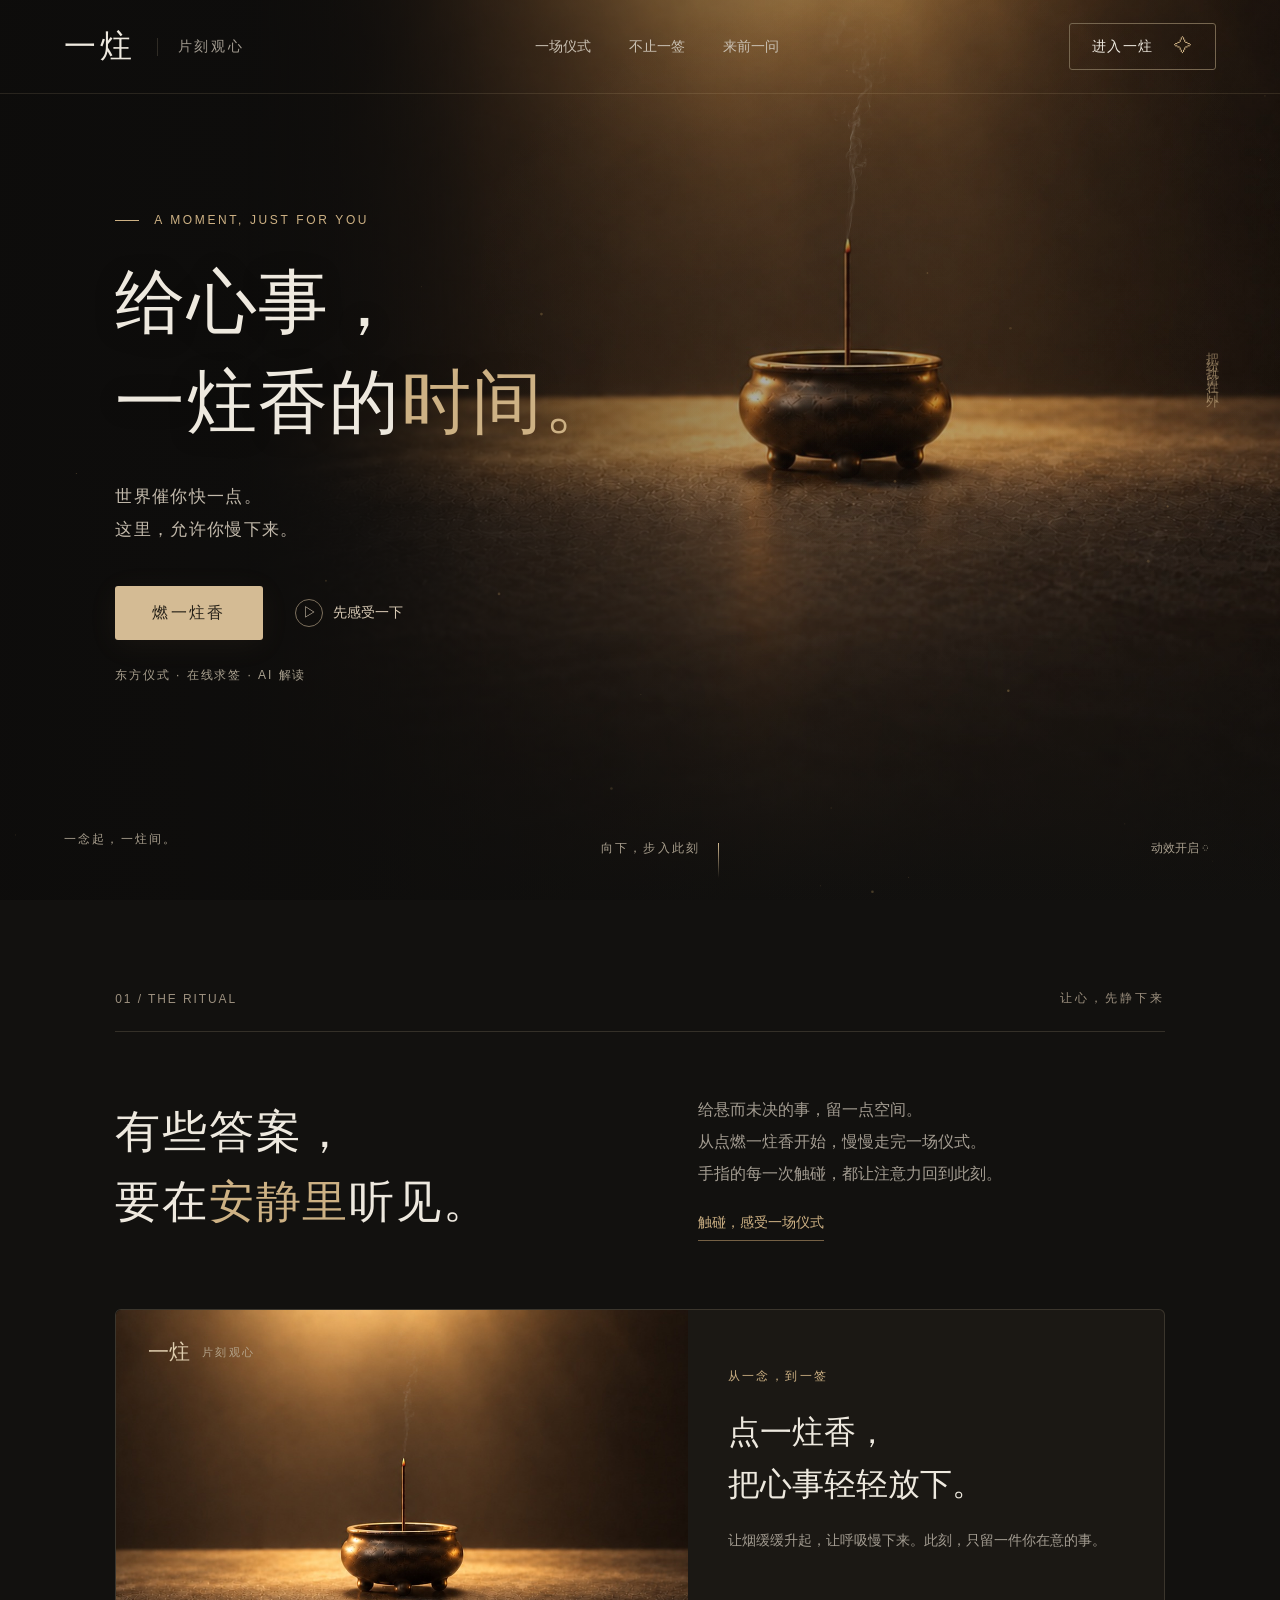
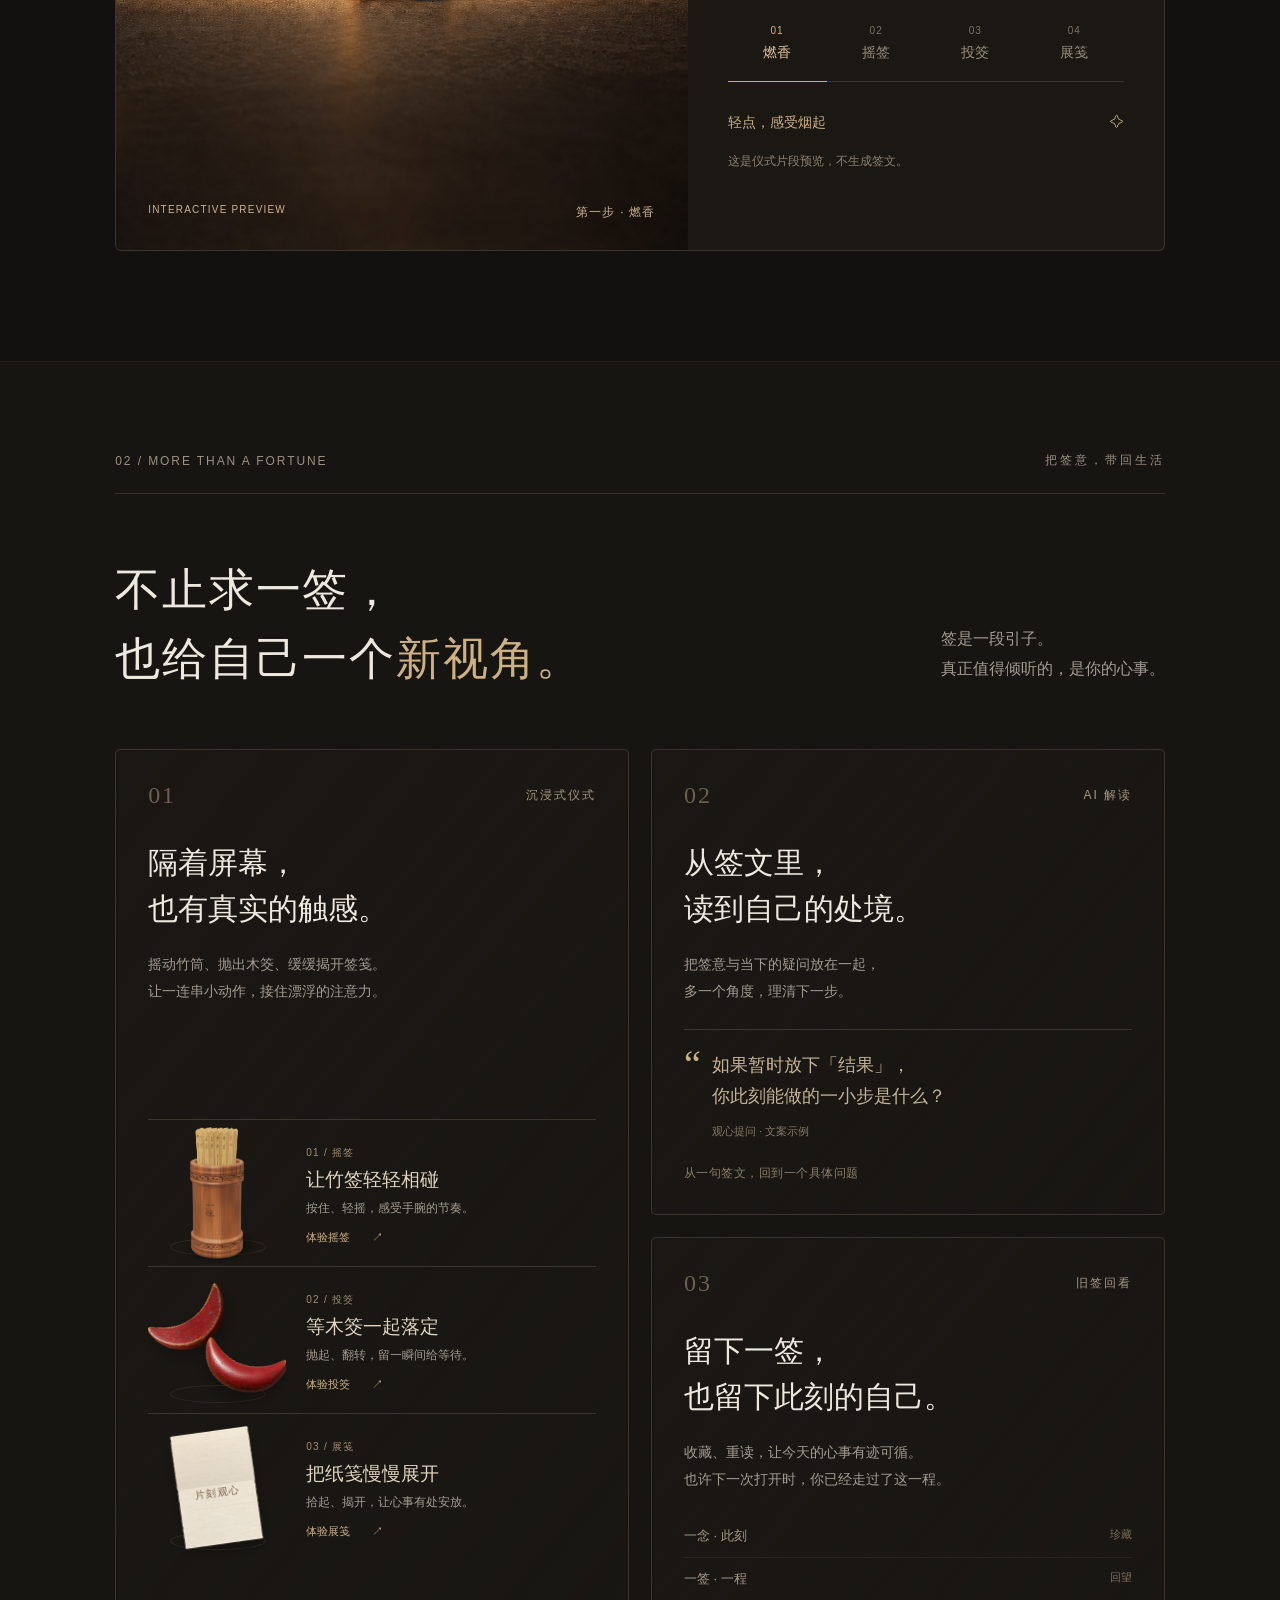
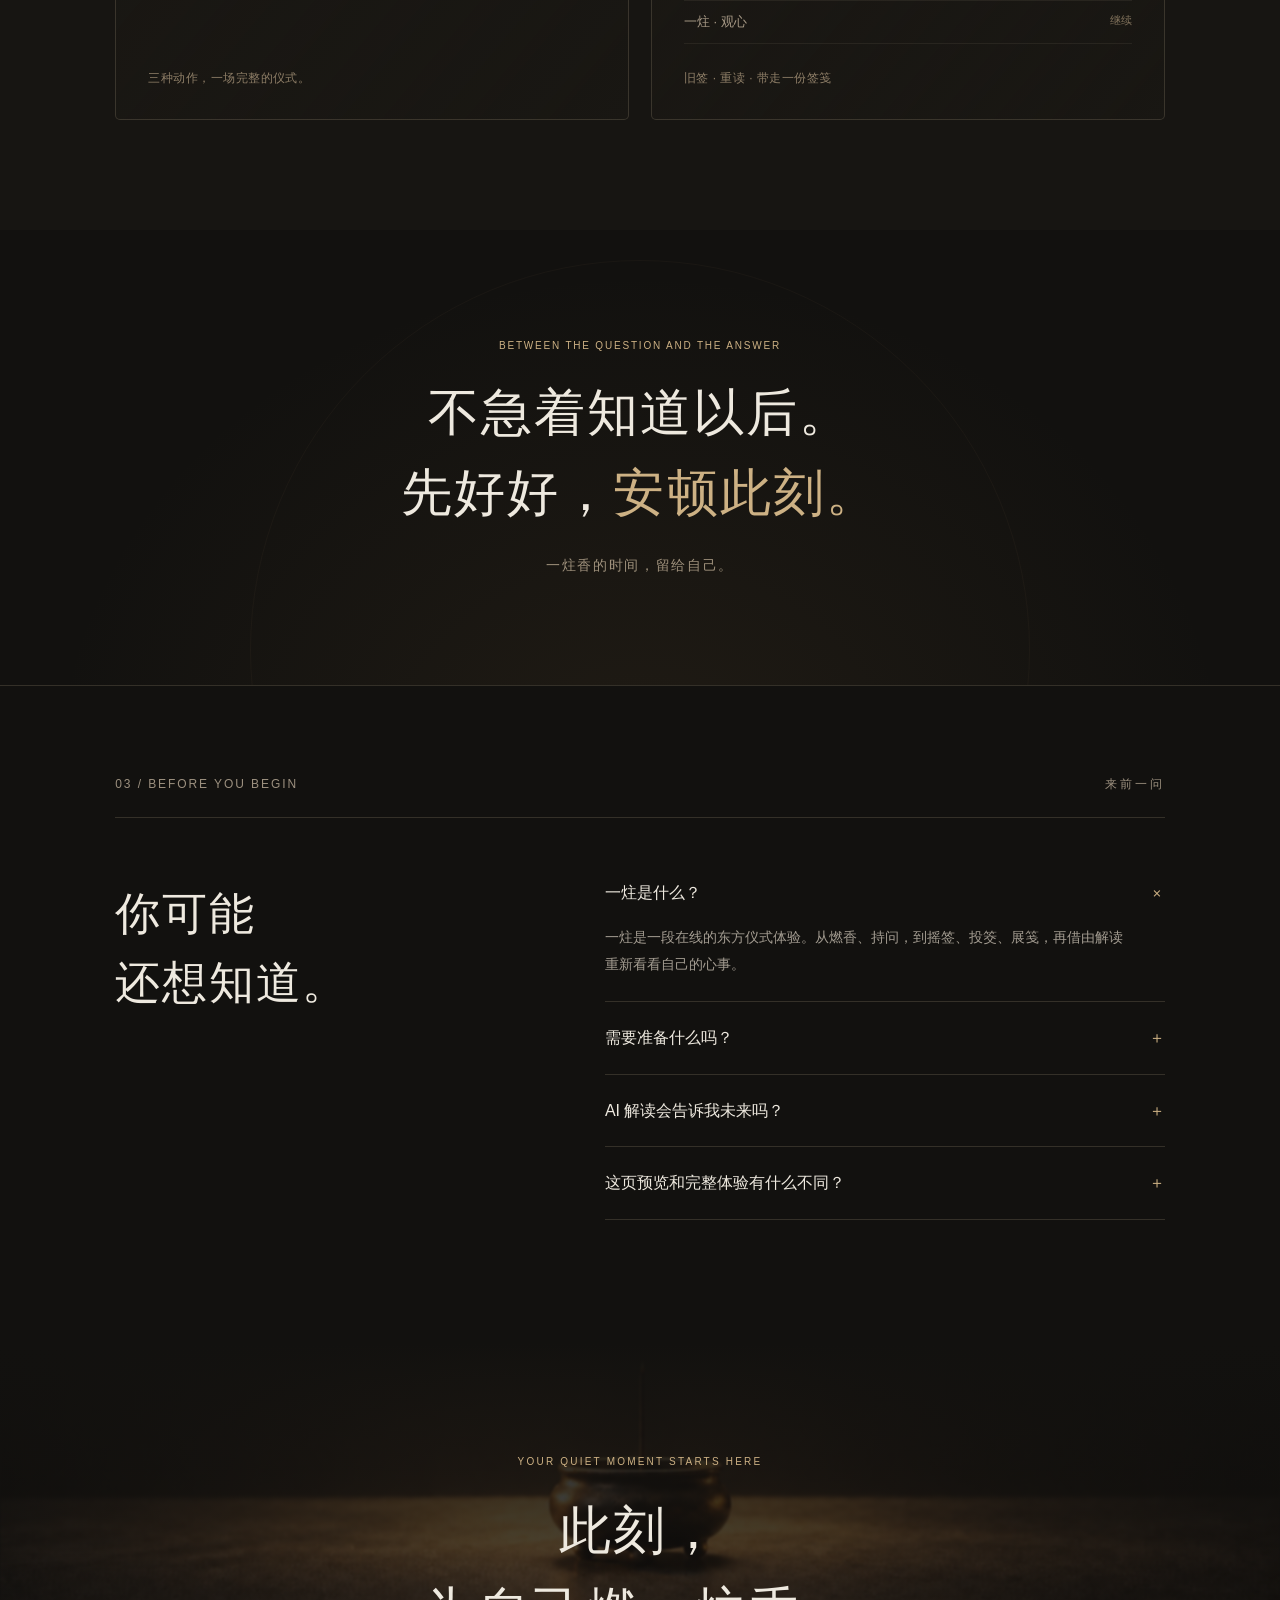
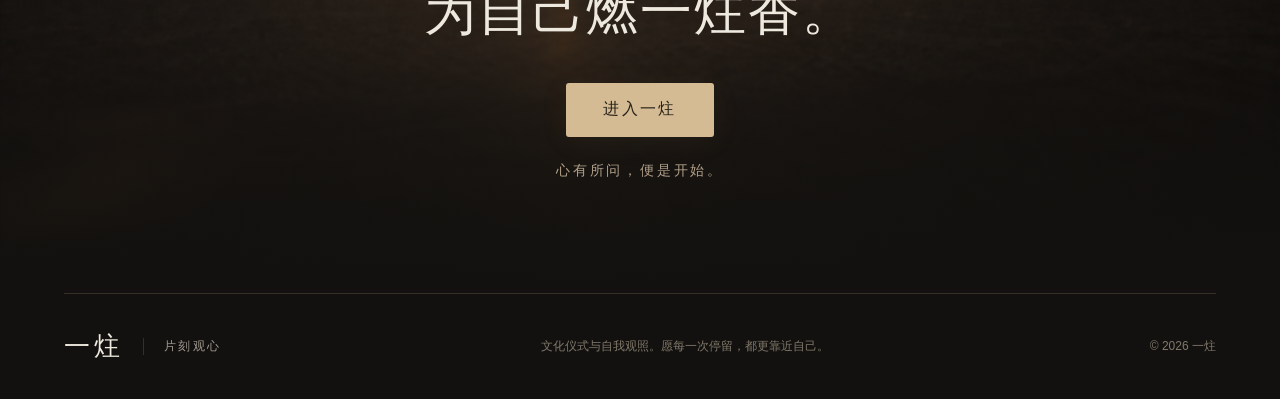
==== commit b7c40f98: "Restore the game's layered jiaobei motion and recorded impacts" ====
--- a/index.html
+++ b/index.html
@@ -7,8 +7,8 @@
 <meta name="theme-color" content="#12110f">
 <link rel="icon" type="image/svg+xml" href="data:image/svg+xml,%3Csvg xmlns='http://www.w3.org/2000/svg' viewBox='0 0 64 64'%3E%3Crect width='64' height='64' rx='14' fill='%2312110f'/%3E%3Cpath d='M32 13v29M18 43h28M21 49h22' stroke='%23d6b986' stroke-width='3'/%3E%3Ccircle cx='32' cy='11' r='3' fill='%23ce743f'/%3E%3C/svg%3E">
 <link rel="preload" as="image" href="./assets/hero.jpg">
-<link rel="stylesheet" href="./style.css?v=bb3e331fc033">
-<script type="module" src="./app.js?v=b69b9ef7357a"></script>
+<link rel="stylesheet" href="./style.css?v=d7d8c690424d">
+<script type="module" src="./app.js?v=cb6a611f2145"></script>
 </head>
 <body>
 <a class="skip" href="#main">跳至正文</a>
@@ -21,7 +21,7 @@
 <div class="hero-bottom"><span>一念起，一炷间。</span><a href="#ritual">向下，步入此刻 <span class="scroll-line" aria-hidden="true"></span></a><button id="motion-toggle" type="button" aria-pressed="false">动效开启 <span aria-hidden="true">◌</span></button></div>
 </section>
 <section class="intro section" id="ritual"><div class="section-kicker"><span>01 / THE RITUAL</span><span>让心，先静下来</span></div><div class="intro-layout"><h2 class="reveal">有些答案，<br>要在<span class="gold">安静里</span>听见。</h2><div class="intro-copy reveal"><p>给悬而未决的事，留一点空间。<br>从点燃一炷香开始，慢慢走完一场仪式。<br>手指的每一次触碰，都让注意力回到此刻。</p><a href="#experience" class="under-link">触碰，感受一场仪式</a></div></div>
-<div class="ritual-preview reveal" id="experience"><div class="preview-art" data-step="0"><div class="preview-ambient"></div><span class="cast-shadow cast-shadow-one" aria-hidden="true"></span><span class="cast-shadow cast-shadow-two" aria-hidden="true"></span><img id="ritual-image" draggable="false" class="ritual-image incense-preview" src="./assets/hero.jpg" alt="暖光下的青铜香炉"><img class="preview-smoke" src="./assets/smoke.webp" alt="" aria-hidden="true"><img draggable="false" class="second-jiaobei" src="./assets/jiaobei-round.webp" alt="木筊的凸面" hidden><button type="button" class="cast-trigger" aria-label="轻点筊杯，投掷一次" hidden><span class="cast-hint">轻点任一枚筊杯，即可投掷</span></button><div class="preview-stamp"><span>一炷</span><small>片刻观心</small></div><div class="preview-caption"><span>INTERACTIVE PREVIEW</span><span id="scene-label">第一步 · 燃香</span></div></div><div class="preview-controls"><p class="eyebrow">从一念，到一签</p><h3 id="step-title">点一炷香，<br>把心事轻轻放下。</h3><p id="step-copy">让烟缓缓升起，让呼吸慢下来。此刻，只留一件你在意的事。</p><div class="step-tabs" role="tablist" aria-label="仪式步骤"><button type="button" role="tab" id="step-tab-0" aria-selected="true" aria-controls="step-detail" data-step="0"><span>01</span>燃香</button><button type="button" role="tab" id="step-tab-1" aria-selected="false" aria-controls="step-detail" tabindex="-1" data-step="1"><span>02</span>摇签</button><button type="button" role="tab" id="step-tab-2" aria-selected="false" aria-controls="step-detail" tabindex="-1" data-step="2"><span>03</span>投筊</button><button type="button" role="tab" id="step-tab-3" aria-selected="false" aria-controls="step-detail" tabindex="-1" data-step="3"><span>04</span>展笺</button></div><div id="step-detail" role="tabpanel" aria-labelledby="step-tab-0" tabindex="0"><button type="button" class="demo-button" id="demo-action">轻点，感受烟起 <span aria-hidden="true">✧</span></button><p id="demo-feedback" class="demo-feedback" aria-live="polite">这是仪式片段预览，不生成签文。</p></div></div></div>
+<div class="ritual-preview reveal" id="experience"><div class="preview-art" data-step="0"><div class="preview-ambient"></div><img id="ritual-image" draggable="false" class="ritual-image incense-preview" src="./assets/hero.jpg" alt="暖光下的青铜香炉"><img class="preview-smoke" src="./assets/smoke.webp" alt="" aria-hidden="true"><div class="preview-stamp"><span>一炷</span><small>片刻观心</small></div><div class="preview-caption"><span>INTERACTIVE PREVIEW</span><span id="scene-label">第一步 · 燃香</span></div></div><div class="preview-controls"><p class="eyebrow">从一念，到一签</p><h3 id="step-title">点一炷香，<br>把心事轻轻放下。</h3><p id="step-copy">让烟缓缓升起，让呼吸慢下来。此刻，只留一件你在意的事。</p><div class="step-tabs" role="tablist" aria-label="仪式步骤"><button type="button" role="tab" id="step-tab-0" aria-selected="true" aria-controls="step-detail" data-step="0"><span>01</span>燃香</button><button type="button" role="tab" id="step-tab-1" aria-selected="false" aria-controls="step-detail" tabindex="-1" data-step="1"><span>02</span>摇签</button><button type="button" role="tab" id="step-tab-2" aria-selected="false" aria-controls="step-detail" tabindex="-1" data-step="2"><span>03</span>投筊</button><button type="button" role="tab" id="step-tab-3" aria-selected="false" aria-controls="step-detail" tabindex="-1" data-step="3"><span>04</span>展笺</button></div><div id="step-detail" role="tabpanel" aria-labelledby="step-tab-0" tabindex="0"><button type="button" class="demo-button" id="demo-action">轻点，感受烟起 <span aria-hidden="true">✧</span></button><p id="demo-feedback" class="demo-feedback" aria-live="polite">这是仪式片段预览，不生成签文。</p></div></div></div>
 </section>
 <section class="features section" id="features"><div class="section-kicker"><span>02 / MORE THAN A FORTUNE</span><span>把签意，带回生活</span></div><div class="features-heading"><h2 class="reveal">不止求一签，<br>也给自己一个<span class="gold">新视角。</span></h2><p class="reveal">签是一段引子。<br>真正值得倾听的，是你的心事。</p></div><div class="feature-grid"><article class="feature large reveal"><div class="feature-top"><span>01</span><span>沉浸式仪式</span></div><h3>隔着屏幕，<br>也有真实的触感。</h3><p>摇动竹筒、抛出木筊、缓缓揭开签笺。<br>让一连串小动作，接住漂浮的注意力。</p><ol class="ritual-scenes" aria-label="三种仪式触感">
 <li><a class="ritual-scene scene-shake" href="#experience" data-preview-step="1" aria-label="体验摇签：进入签筒手势预览">
--- a/style.css
+++ b/style.css
@@ -1,31 +1,15 @@
-:root{color-scheme:dark;--bg:#12110f;--surface:#1b1916;--gold:#cdb184;--text:#eee9df;--muted:#a39c91;--line:rgba(218,200,166,.17);--serif:"Songti SC","STSong","Noto Serif SC",serif;font-family:-apple-system,BlinkMacSystemFont,"PingFang SC","Microsoft YaHei",sans-serif;font-synthesis:none;color:var(--text);background:var(--bg)}*{box-sizing:border-box}html{scroll-behavior:smooth;scroll-padding-top:100px}body{margin:0}button,a{-webkit-tap-highlight-color:transparent}a{color:inherit;text-decoration:none}button{font:inherit;color:inherit;cursor:pointer}button:focus-visible,a:focus-visible,summary:focus-visible,[tabindex]:focus-visible{outline:2px solid var(--gold);outline-offset:6px}button{background:none;border:0}::selection{background:#aa8559;color:#fff}h1,h2,h3,p{margin:0}h1,h2,h3{font-family:var(--serif);font-weight:400}img{display:block;max-width:100%}.gold{color:var(--gold)}.skip{position:fixed;top:-80px;left:20px;z-index:100;background:var(--gold);color:var(--bg);padding:16px}.skip:focus{top:12px}.nav{height:94px;padding:0 5%;display:flex;align-items:center;justify-content:space-between;position:absolute;inset:0 0 auto;z-index:10;border-bottom:1px solid rgba(220,196,156,.13)}.brand{display:flex;align-items:center;gap:20px}.brand-name{font-family:var(--serif);font-size:32px;letter-spacing:.14em}.brand-caption{border-left:1px solid var(--line);padding-left:20px;color:var(--muted);font-family:var(--serif);font-size:14px;letter-spacing:.18em}.nav nav{display:flex;gap:38px;font-size:14px;color:#c9c0b2}.nav nav a{transition:color .2s}.nav nav a:hover{color:var(--gold)}.nav-cta{font-size:14px;letter-spacing:.1em;border:1px solid #76664f;padding:12px 22px;border-radius:3px;display:flex;gap:20px;align-items:center}.tiny-star{color:var(--gold);font-size:18px}.hero{position:relative;min-height:820px;height:100svh;max-height:1120px;isolation:isolate;overflow:hidden}.hero-scene{position:absolute;inset:0;z-index:-1;overflow:hidden}.hero-photo{position:absolute;width:100%;height:100%;object-fit:cover;object-position:50% 45%;transform:scale(1.04);opacity:.85}.scene-shade{position:absolute;inset:0;background:linear-gradient(90deg,rgba(13,12,11,.92) 0%,rgba(13,12,11,.73) 25%,rgba(13,12,11,.13) 62%,rgba(13,12,11,.12)),linear-gradient(0deg,#12110f,transparent 30%,rgba(11,10,9,.2));}.hero-photo{left:21%;width:90%;max-width:none;object-fit:cover}.hero-content{padding:213px 0 140px 9%;max-width:840px}.eyebrow{font-size:12px;letter-spacing:.22em;color:var(--gold);display:flex;gap:15px;align-items:center}.eyebrow>span:first-child{width:24px;height:1px;background:var(--gold)}h1{font-size:clamp(56px,5.5vw,86px);line-height:1.42;letter-spacing:.02em;margin:26px 0 27px;text-shadow:0 3px 25px #0c0b0b40}.hero-description{font-size:17px;line-height:1.95;letter-spacing:.08em;color:#c3baac}.hero-actions{display:flex;align-items:center;gap:32px;margin-top:40px}.button{display:inline-flex;align-items:center;justify-content:center;min-height:54px;padding:0 37px;border-radius:3px;font-size:16px;letter-spacing:.15em;transition:transform .3s,background .3s,box-shadow .3s}.button-gold{color:#262118;background:#d4bb94;box-shadow:0 5px 30px #b8946112}.button-gold:hover{background:#e7d1ad;box-shadow:0 5px 38px #b8946130}.text-link{display:flex;gap:10px;align-items:center;color:#d7c9b4;font-size:14px}.play{border:1px solid #7d705d;border-radius:50%;width:28px;height:28px;display:grid;place-items:center;padding-left:2px}.hero-note{font-size:12px;letter-spacing:.16em;color:#8e8678;margin-top:27px}.hero-side{position:absolute;right:4.6%;top:38%;writing-mode:vertical-rl;letter-spacing:.55em;font-size:13px;color:#c6ac8390}.hero-bottom{position:absolute;bottom:34px;left:5%;right:5%;display:flex;justify-content:space-between;color:#aaa08f;font-size:12px;letter-spacing:.18em}.hero-bottom>a{display:flex;align-items:center;gap:18px}.hero-bottom>button{font-size:12px;color:#aaa08f}.scroll-line{height:35px;width:1px;background:linear-gradient(#d4bb94,transparent);transform:translateY(12px)}.pointer-light{position:absolute;inset:0;opacity:.27;background:radial-gradient(ellipse at var(--mx,70%) var(--my,30%),#d1a05820,transparent 35%);pointer-events:none}#embers{position:absolute;inset:0;width:100%;height:100%;opacity:.65}.hero-smoke{position:absolute;left:61%;top:0;height:38%;width:10%;object-fit:contain;opacity:.32;filter:blur(.2px);transform-origin:center bottom;animation:smoke-drift 12s ease-in-out infinite alternate;pointer-events:none}.section{padding:90px 9% 110px;scroll-margin-top:0}.section-kicker{display:flex;align-items:center;justify-content:space-between;color:#9c907f;font-size:12px;letter-spacing:.16em;padding-bottom:24px;border-bottom:1px solid var(--line);margin-bottom:62px}.section-kicker>span:last-child{font-family:var(--serif);letter-spacing:.25em}.intro-layout{display:grid;grid-template-columns:1.1fr 1fr;gap:70px;align-items:center;margin-bottom:68px}h2{font-size:clamp(38px,3.5vw,54px);line-height:1.55;letter-spacing:.04em}.intro-copy p{line-height:2;color:var(--muted);font-size:16px}.under-link{display:inline-block;margin-top:24px;font-size:14px;border-bottom:1px solid #756145;padding-bottom:8px;color:var(--gold)}.ritual-preview{display:grid;grid-template-columns:1.2fr 1fr;min-height:540px;background:#1b1814;border:1px solid var(--line);border-radius:6px;overflow:hidden}.preview-art{position:relative;min-width:0;overflow:hidden;background:radial-gradient(ellipse at 50% 40%,#67503633,transparent 70%),#13120f;display:grid;place-items:center;min-height:540px}.ritual-image{width:210px;max-height:360px;object-fit:contain;transition:transform .65s cubic-bezier(.2,.7,.3,1),opacity .3s;filter:drop-shadow(0 28px 30px #0006)}.ritual-image.incense-preview{width:100%;height:100%;max-height:none;object-fit:cover;position:absolute;inset:0;filter:none}.preview-art[data-step="1"] .ritual-image{width:205px;max-height:375px}.preview-art[data-step="2"] .ritual-image{width:285px;transform:rotate(-22deg)}.preview-art[data-step="3"] .ritual-image{width:245px;max-height:400px;transform:rotate(-6deg)}.preview-stamp{position:absolute;top:28px;left:32px;display:flex;align-items:center;gap:12px;color:#dfcdae}.preview-stamp>span{font-family:var(--serif);font-size:21px}.preview-stamp small{font-size:11px;letter-spacing:.2em;color:#b5a48b}.preview-caption{position:absolute;bottom:29px;left:32px;right:32px;display:flex;justify-content:space-between;font-size:10px;letter-spacing:.12em;color:#cbb392}.preview-caption>span:last-child{font-size:12px}.preview-controls{padding:51px 40px;display:flex;flex-direction:column;justify-content:center}.preview-controls .eyebrow{font-size:12px;letter-spacing:.2em;margin-bottom:22px}.preview-controls h3{font-size:32px;line-height:1.6;margin-bottom:17px}.preview-controls>p:not(.eyebrow){color:var(--muted);font-size:14px;line-height:1.9;min-height:55px}.step-tabs{display:grid;grid-template-columns:repeat(4,1fr);gap:0;border-bottom:1px solid var(--line);margin-top:30px}.step-tabs button{color:#9a8e7e;border-bottom:1px solid transparent;margin-bottom:-1px;font-size:14px;padding:13px 2px 18px;display:flex;flex-direction:column;gap:8px;align-items:center}.step-tabs button>span{font-size:10px;letter-spacing:.1em;color:#7b7162}.step-tabs button[aria-selected=true]{color:#dfc49a;border-color:#cfab75}.step-tabs button[aria-selected=true]>span{color:#d5b07c}.demo-button{margin-top:24px;font-size:14px;color:var(--gold);padding:8px 0;display:flex;justify-content:space-between;width:100%}.demo-feedback{color:#8e8170;font-size:12px;line-height:1.65;margin-top:12px;min-height:40px}.features{background:#171512;border-top:1px solid #d4bd9412}.features-heading{display:flex;align-items:flex-end;justify-content:space-between;margin-bottom:54px;gap:30px}.features-heading>p{color:var(--muted);font-size:16px;line-height:1.9;padding-bottom:10px}.feature-grid{display:grid;grid-template-columns:repeat(2,1fr);gap:22px}.feature{border:1px solid var(--line);border-radius:5px;padding:32px;position:relative;overflow:hidden;background:linear-gradient(130deg,#25201a40,#191713);min-height:355px}.feature.large{grid-row:span 2;min-height:730px}.feature-top{display:flex;justify-content:space-between;align-items:center;font-size:12px;color:#a79780;margin-bottom:31px;letter-spacing:.16em}.feature-top>span:first-child{font-family:Georgia,serif;font-size:24px;color:#6f604b}.feature h3{font-size:30px;line-height:1.55;margin-bottom:18px}.feature p{font-size:14px;line-height:1.95;color:var(--muted)}.feature-foot{display:block;color:#8e7e67;font-size:12px;letter-spacing:.04em;margin-top:26px}.large .feature-foot{position:absolute;bottom:30px}.reflection{border-top:1px solid var(--line);margin-top:24px;padding:20px 0 0 28px;position:relative}.reflection-mark{position:absolute;left:0;top:12px;font-family:Georgia,serif;font-size:38px;color:var(--gold)}.reflection p{font-family:var(--serif);font-size:18px;color:#c6b395;line-height:1.7}.reflection small{font-size:11px;display:block;color:#877a65;margin-top:12px}.archive-lines{margin-top:22px}.archive-lines>div{display:flex;justify-content:space-between;padding:12px 0;border-bottom:1px solid #dbc7a314;color:#a99b87;font-size:13px}.archive-lines>div span:last-child{color:#7f705a;font-size:11px}.pause-section{position:relative;min-height:440px;padding:110px 20px;overflow:hidden;text-align:center;display:flex;align-items:center;flex-direction:column;justify-content:center;background:radial-gradient(ellipse at 50% 120%,#74593424,transparent 65%)}.pause-section .eyebrow{font-size:10px;letter-spacing:.18em;margin-bottom:22px}.pause-section h2{font-size:clamp(36px,4vw,58px)}.pause-section>p:last-child{font-size:14px;color:#9f917c;margin-top:25px;letter-spacing:.12em}.pause-ring{position:absolute;width:780px;height:780px;border:1px solid #c2a6790b;border-radius:50%;top:30px;pointer-events:none}.faq{padding-bottom:100px;border-top:1px solid var(--line)}.faq-layout{display:grid;grid-template-columns:1fr 1.35fr;gap:75px}.faq-list details{border-bottom:1px solid var(--line);padding:0 0 23px;margin-bottom:23px}.faq-list summary{cursor:pointer;list-style:none;display:flex;justify-content:space-between;gap:22px;font-size:16px;line-height:1.6}.faq-list summary::-webkit-details-marker{display:none}.faq-list summary>span{color:var(--gold);transition:transform .25s}.faq-list details[open] summary>span{transform:rotate(45deg)}.faq-list details p{margin-top:18px;color:var(--muted);font-size:14px;line-height:1.95;padding-right:28px}.closing{min-height:550px;position:relative;isolation:isolate;display:flex;align-items:center;justify-content:center;overflow:hidden;text-align:center}.closing>img{position:absolute;z-index:-2;inset:0;width:100%;height:100%;object-fit:cover;object-position:50% 80%;opacity:.35;filter:blur(1px)}.closing:after{content:"";position:absolute;inset:0;background:linear-gradient(#12110f,transparent 55%,#12110f);z-index:-1}.closing .eyebrow{font-size:10px;justify-content:center;margin-bottom:23px}.closing h2{font-size:clamp(38px,4.1vw,60px);margin-bottom:30px}.closing-content>p:last-child{font-family:var(--serif);font-size:14px;letter-spacing:.2em;margin-top:25px;color:#b1a089}footer{margin:0 5%;padding:35px 0;border-top:1px solid var(--line);display:flex;justify-content:space-between;align-items:center;gap:25px}footer p{font-size:12px;color:#81786a}footer>span{font-size:12px;color:#81786a}footer .brand-name{font-size:26px}footer .brand-caption{font-size:12px}.reveal{opacity:1;transform:none}.js-motion .reveal{opacity:0;transform:translateY(28px);transition:opacity .85s,transform .85s cubic-bezier(.2,.65,.3,1)}.js-motion .reveal.visible{opacity:1;transform:none}.preview-art.animating[data-step="0"] .ritual-image{animation:incense-breathe 2.1s ease-in-out}.preview-art.animating[data-step="1"] .ritual-image{animation:shake-cup 1.4s ease-in-out}.preview-art.animating[data-step="2"] .ritual-image{animation:cast-wood 1.7s cubic-bezier(.4,.15,.4,1)}.preview-art.animating[data-step="3"] .ritual-image{animation:unfold-paper 1.8s ease-in-out}.no-motion *, .no-motion *:before, .no-motion *:after{animation:none!important;transition:none!important;scroll-behavior:auto!important}.no-motion .reveal{opacity:1;transform:none}.no-motion #embers{display:none}@keyframes smoke-drift{0%{transform:translateX(-9px) rotate(-4deg);opacity:.21}100%{transform:translateX(13px) rotate(5deg);opacity:.42}}@keyframes incense-breathe{50%{filter:brightness(1.28);transform:scale(1.06)}}@keyframes shake-cup{15%,45%,75%{transform:rotate(-9deg) translateX(-10px)}30%,60%,90%{transform:rotate(9deg) translateX(10px)}100%{transform:none}}@keyframes cast-wood{0%{transform:rotate(-22deg)}40%{transform:translateY(-85px) rotate(140deg) rotateY(160deg)}72%{transform:translateY(15px) rotate(330deg)}87%{transform:translateY(-18px) rotate(343deg)}100%{transform:rotate(338deg)}}@keyframes unfold-paper{0%{transform:rotate(-6deg) rotateX(0)}40%{transform:translateY(-20px) rotate(0) rotateX(30deg) scale(1.05)}100%{transform:rotate(-6deg)}}
+:root{color-scheme:dark;--bg:#12110f;--surface:#1b1916;--gold:#cdb184;--text:#eee9df;--muted:#a39c91;--line:rgba(218,200,166,.17);--serif:"Songti SC","STSong","Noto Serif SC",serif;font-family:-apple-system,BlinkMacSystemFont,"PingFang SC","Microsoft YaHei",sans-serif;font-synthesis:none;color:var(--text);background:var(--bg)}*{box-sizing:border-box}html{scroll-behavior:smooth;scroll-padding-top:100px}body{margin:0}button,a{-webkit-tap-highlight-color:transparent}a{color:inherit;text-decoration:none}button{font:inherit;color:inherit;cursor:pointer}button:focus-visible,a:focus-visible,summary:focus-visible,[tabindex]:focus-visible{outline:2px solid var(--gold);outline-offset:6px}button{background:none;border:0}::selection{background:#aa8559;color:#fff}h1,h2,h3,p{margin:0}h1,h2,h3{font-family:var(--serif);font-weight:400}img{display:block;max-width:100%}.gold{color:var(--gold)}.skip{position:fixed;top:-80px;left:20px;z-index:100;background:var(--gold);color:var(--bg);padding:16px}.skip:focus{top:12px}.nav{height:94px;padding:0 5%;display:flex;align-items:center;justify-content:space-between;position:absolute;inset:0 0 auto;z-index:10;border-bottom:1px solid rgba(220,196,156,.13)}.brand{display:flex;align-items:center;gap:20px}.brand-name{font-family:var(--serif);font-size:32px;letter-spacing:.14em}.brand-caption{border-left:1px solid var(--line);padding-left:20px;color:var(--muted);font-family:var(--serif);font-size:14px;letter-spacing:.18em}.nav nav{display:flex;gap:38px;font-size:14px;color:#c9c0b2}.nav nav a{transition:color .2s}.nav nav a:hover{color:var(--gold)}.nav-cta{font-size:14px;letter-spacing:.1em;border:1px solid #76664f;padding:12px 22px;border-radius:3px;display:flex;gap:20px;align-items:center}.tiny-star{color:var(--gold);font-size:18px}.hero{position:relative;min-height:820px;height:100svh;max-height:1120px;isolation:isolate;overflow:hidden}.hero-scene{position:absolute;inset:0;z-index:-1;overflow:hidden}.hero-photo{position:absolute;width:100%;height:100%;object-fit:cover;object-position:50% 45%;transform:scale(1.04);opacity:.85}.scene-shade{position:absolute;inset:0;background:linear-gradient(90deg,rgba(13,12,11,.92) 0%,rgba(13,12,11,.73) 25%,rgba(13,12,11,.13) 62%,rgba(13,12,11,.12)),linear-gradient(0deg,#12110f,transparent 30%,rgba(11,10,9,.2));}.hero-photo{left:21%;width:90%;max-width:none;object-fit:cover}.hero-content{padding:213px 0 140px 9%;max-width:840px}.eyebrow{font-size:12px;letter-spacing:.22em;color:var(--gold);display:flex;gap:15px;align-items:center}.eyebrow>span:first-child{width:24px;height:1px;background:var(--gold)}h1{font-size:clamp(56px,5.5vw,86px);line-height:1.42;letter-spacing:.02em;margin:26px 0 27px;text-shadow:0 3px 25px #0c0b0b40}.hero-description{font-size:17px;line-height:1.95;letter-spacing:.08em;color:#c3baac}.hero-actions{display:flex;align-items:center;gap:32px;margin-top:40px}.button{display:inline-flex;align-items:center;justify-content:center;min-height:54px;padding:0 37px;border-radius:3px;font-size:16px;letter-spacing:.15em;transition:transform .3s,background .3s,box-shadow .3s}.button-gold{color:#262118;background:#d4bb94;box-shadow:0 5px 30px #b8946112}.button-gold:hover{background:#e7d1ad;box-shadow:0 5px 38px #b8946130}.text-link{display:flex;gap:10px;align-items:center;color:#d7c9b4;font-size:14px}.play{border:1px solid #7d705d;border-radius:50%;width:28px;height:28px;display:grid;place-items:center;padding-left:2px}.hero-note{font-size:12px;letter-spacing:.16em;color:#8e8678;margin-top:27px}.hero-side{position:absolute;right:4.6%;top:38%;writing-mode:vertical-rl;letter-spacing:.55em;font-size:13px;color:#c6ac8390}.hero-bottom{position:absolute;bottom:34px;left:5%;right:5%;display:flex;justify-content:space-between;color:#aaa08f;font-size:12px;letter-spacing:.18em}.hero-bottom>a{display:flex;align-items:center;gap:18px}.hero-bottom>button{font-size:12px;color:#aaa08f}.scroll-line{height:35px;width:1px;background:linear-gradient(#d4bb94,transparent);transform:translateY(12px)}.pointer-light{position:absolute;inset:0;opacity:.27;background:radial-gradient(ellipse at var(--mx,70%) var(--my,30%),#d1a05820,transparent 35%);pointer-events:none}#embers{position:absolute;inset:0;width:100%;height:100%;opacity:.65}.hero-smoke{position:absolute;left:61%;top:0;height:38%;width:10%;object-fit:contain;opacity:.32;filter:blur(.2px);transform-origin:center bottom;animation:smoke-drift 12s ease-in-out infinite alternate;pointer-events:none}.section{padding:90px 9% 110px;scroll-margin-top:0}.section-kicker{display:flex;align-items:center;justify-content:space-between;color:#9c907f;font-size:12px;letter-spacing:.16em;padding-bottom:24px;border-bottom:1px solid var(--line);margin-bottom:62px}.section-kicker>span:last-child{font-family:var(--serif);letter-spacing:.25em}.intro-layout{display:grid;grid-template-columns:1.1fr 1fr;gap:70px;align-items:center;margin-bottom:68px}h2{font-size:clamp(38px,3.5vw,54px);line-height:1.55;letter-spacing:.04em}.intro-copy p{line-height:2;color:var(--muted);font-size:16px}.under-link{display:inline-block;margin-top:24px;font-size:14px;border-bottom:1px solid #756145;padding-bottom:8px;color:var(--gold)}.ritual-preview{display:grid;grid-template-columns:1.2fr 1fr;min-height:540px;background:#1b1814;border:1px solid var(--line);border-radius:6px;overflow:hidden}.preview-art{position:relative;min-width:0;overflow:hidden;background:radial-gradient(ellipse at 50% 40%,#67503633,transparent 70%),#13120f;display:grid;place-items:center;min-height:540px}.ritual-image{width:210px;max-height:360px;object-fit:contain;transition:transform .65s cubic-bezier(.2,.7,.3,1),opacity .3s;filter:drop-shadow(0 28px 30px #0006)}.ritual-image.incense-preview{width:100%;height:100%;max-height:none;object-fit:cover;position:absolute;inset:0;filter:none}.preview-art[data-step="1"] .ritual-image{width:205px;max-height:375px}.preview-art[data-step="3"] .ritual-image{width:245px;max-height:400px;transform:rotate(-6deg)}.preview-stamp{position:absolute;top:28px;left:32px;display:flex;align-items:center;gap:12px;color:#dfcdae}.preview-stamp>span{font-family:var(--serif);font-size:21px}.preview-stamp small{font-size:11px;letter-spacing:.2em;color:#b5a48b}.preview-caption{position:absolute;bottom:29px;left:32px;right:32px;display:flex;justify-content:space-between;font-size:10px;letter-spacing:.12em;color:#cbb392}.preview-caption>span:last-child{font-size:12px}.preview-controls{padding:51px 40px;display:flex;flex-direction:column;justify-content:center}.preview-controls .eyebrow{font-size:12px;letter-spacing:.2em;margin-bottom:22px}.preview-controls h3{font-size:32px;line-height:1.6;margin-bottom:17px}.preview-controls>p:not(.eyebrow){color:var(--muted);font-size:14px;line-height:1.9;min-height:55px}.step-tabs{display:grid;grid-template-columns:repeat(4,1fr);gap:0;border-bottom:1px solid var(--line);margin-top:30px}.step-tabs button{color:#9a8e7e;border-bottom:1px solid transparent;margin-bottom:-1px;font-size:14px;padding:13px 2px 18px;display:flex;flex-direction:column;gap:8px;align-items:center}.step-tabs button>span{font-size:10px;letter-spacing:.1em;color:#7b7162}.step-tabs button[aria-selected=true]{color:#dfc49a;border-color:#cfab75}.step-tabs button[aria-selected=true]>span{color:#d5b07c}.demo-button{margin-top:24px;font-size:14px;color:var(--gold);padding:8px 0;display:flex;justify-content:space-between;width:100%}.demo-feedback{color:#8e8170;font-size:12px;line-height:1.65;margin-top:12px;min-height:40px}.features{background:#171512;border-top:1px solid #d4bd9412}.features-heading{display:flex;align-items:flex-end;justify-content:space-between;margin-bottom:54px;gap:30px}.features-heading>p{color:var(--muted);font-size:16px;line-height:1.9;padding-bottom:10px}.feature-grid{display:grid;grid-template-columns:repeat(2,1fr);gap:22px}.feature{border:1px solid var(--line);border-radius:5px;padding:32px;position:relative;overflow:hidden;background:linear-gradient(130deg,#25201a40,#191713);min-height:355px}.feature.large{grid-row:span 2;min-height:730px}.feature-top{display:flex;justify-content:space-between;align-items:center;font-size:12px;color:#a79780;margin-bottom:31px;letter-spacing:.16em}.feature-top>span:first-child{font-family:Georgia,serif;font-size:24px;color:#6f604b}.feature h3{font-size:30px;line-height:1.55;margin-bottom:18px}.feature p{font-size:14px;line-height:1.95;color:var(--muted)}.feature-foot{display:block;color:#8e7e67;font-size:12px;letter-spacing:.04em;margin-top:26px}.large .feature-foot{position:absolute;bottom:30px}.reflection{border-top:1px solid var(--line);margin-top:24px;padding:20px 0 0 28px;position:relative}.reflection-mark{position:absolute;left:0;top:12px;font-family:Georgia,serif;font-size:38px;color:var(--gold)}.reflection p{font-family:var(--serif);font-size:18px;color:#c6b395;line-height:1.7}.reflection small{font-size:11px;display:block;color:#877a65;margin-top:12px}.archive-lines{margin-top:22px}.archive-lines>div{display:flex;justify-content:space-between;padding:12px 0;border-bottom:1px solid #dbc7a314;color:#a99b87;font-size:13px}.archive-lines>div span:last-child{color:#7f705a;font-size:11px}.pause-section{position:relative;min-height:440px;padding:110px 20px;overflow:hidden;text-align:center;display:flex;align-items:center;flex-direction:column;justify-content:center;background:radial-gradient(ellipse at 50% 120%,#74593424,transparent 65%)}.pause-section .eyebrow{font-size:10px;letter-spacing:.18em;margin-bottom:22px}.pause-section h2{font-size:clamp(36px,4vw,58px)}.pause-section>p:last-child{font-size:14px;color:#9f917c;margin-top:25px;letter-spacing:.12em}.pause-ring{position:absolute;width:780px;height:780px;border:1px solid #c2a6790b;border-radius:50%;top:30px;pointer-events:none}.faq{padding-bottom:100px;border-top:1px solid var(--line)}.faq-layout{display:grid;grid-template-columns:1fr 1.35fr;gap:75px}.faq-list details{border-bottom:1px solid var(--line);padding:0 0 23px;margin-bottom:23px}.faq-list summary{cursor:pointer;list-style:none;display:flex;justify-content:space-between;gap:22px;font-size:16px;line-height:1.6}.faq-list summary::-webkit-details-marker{display:none}.faq-list summary>span{color:var(--gold);transition:transform .25s}.faq-list details[open] summary>span{transform:rotate(45deg)}.faq-list details p{margin-top:18px;color:var(--muted);font-size:14px;line-height:1.95;padding-right:28px}.closing{min-height:550px;position:relative;isolation:isolate;display:flex;align-items:center;justify-content:center;overflow:hidden;text-align:center}.closing>img{position:absolute;z-index:-2;inset:0;width:100%;height:100%;object-fit:cover;object-position:50% 80%;opacity:.35;filter:blur(1px)}.closing:after{content:"";position:absolute;inset:0;background:linear-gradient(#12110f,transparent 55%,#12110f);z-index:-1}.closing .eyebrow{font-size:10px;justify-content:center;margin-bottom:23px}.closing h2{font-size:clamp(38px,4.1vw,60px);margin-bottom:30px}.closing-content>p:last-child{font-family:var(--serif);font-size:14px;letter-spacing:.2em;margin-top:25px;color:#b1a089}footer{margin:0 5%;padding:35px 0;border-top:1px solid var(--line);display:flex;justify-content:space-between;align-items:center;gap:25px}footer p{font-size:12px;color:#81786a}footer>span{font-size:12px;color:#81786a}footer .brand-name{font-size:26px}footer .brand-caption{font-size:12px}.reveal{opacity:1;transform:none}.js-motion .reveal{opacity:0;transform:translateY(28px);transition:opacity .85s,transform .85s cubic-bezier(.2,.65,.3,1)}.js-motion .reveal.visible{opacity:1;transform:none}.preview-art.animating[data-step="0"] .ritual-image{animation:incense-breathe 2.1s ease-in-out}.preview-art.animating[data-step="1"] .ritual-image{animation:shake-cup 1.4s ease-in-out}.preview-art.animating[data-step="3"] .ritual-image{animation:unfold-paper 1.8s ease-in-out}.no-motion *, .no-motion *:before, .no-motion *:after{animation:none!important;transition:none!important;scroll-behavior:auto!important}.no-motion .reveal{opacity:1;transform:none}.no-motion #embers{display:none}@keyframes smoke-drift{0%{transform:translateX(-9px) rotate(-4deg);opacity:.21}100%{transform:translateX(13px) rotate(5deg);opacity:.42}}@keyframes incense-breathe{50%{filter:brightness(1.28);transform:scale(1.06)}}@keyframes shake-cup{15%,45%,75%{transform:rotate(-9deg) translateX(-10px)}30%,60%,90%{transform:rotate(9deg) translateX(10px)}100%{transform:none}}@keyframes unfold-paper{0%{transform:rotate(-6deg) rotateX(0)}40%{transform:translateY(-20px) rotate(0) rotateX(30deg) scale(1.05)}100%{transform:rotate(-6deg)}}
 @media(min-width:1600px){.hero-photo{left:20%;width:80%;object-fit:cover}.hero-content{padding-top:235px}.section{max-width:1640px;margin:auto}.hero-smoke{left:59%}}
 @media(max-width:1050px){.nav{padding:0 5%;height:80px}.nav nav{gap:22px}.brand-caption{display:none}.hero{min-height:760px}.hero-content{padding:190px 0 120px 7%}.hero-photo{left:19%;width:100%}.hero-smoke{left:63%}h1{font-size:62px}.section{padding-left:7%;padding-right:7%}.preview-controls{padding:38px 28px}.preview-controls h3{font-size:27px}.preview-art{min-height:510px}.intro-layout{gap:35px}.feature{padding:26px}.features-heading>p{font-size:14px}.faq-layout{gap:35px}footer p{max-width:270px;line-height:1.8}}
-@media(max-width:700px){html{scroll-padding-top:20px}.nav{height:76px;padding:0 6%}.nav nav{display:none}.brand-name{font-size:29px}.nav-cta{font-size:12px;padding:10px 14px;gap:15px}.hero{min-height:790px;height:100svh;max-height:980px}.hero-content{padding:144px 7% 0;max-width:none}.eyebrow{font-size:10px;letter-spacing:.15em}h1{font-size:clamp(40px,10.8vw,61px);line-height:1.5;margin:24px 0 22px}.hero-description{font-size:15px;line-height:1.9}.hero-photo{left:0;top:200px;width:165%;height:calc(100% - 200px);object-position:48% 50%;transform:translateX(-16%);opacity:.8}.scene-shade{background:linear-gradient(180deg,#11100f 7%,rgba(17,16,15,.85) 30%,rgba(17,16,15,.3) 52%,rgba(17,16,15,.03) 72%,#12110f 99%)}.hero-smoke{left:62%;top:48%;height:20%;width:12%}.hero-actions{margin-top:27px;gap:23px}.button{min-height:50px;padding:0 27px;font-size:14px}.text-link{font-size:13px}.hero-note{font-size:10px;margin-top:20px}.hero-side{display:none}.hero-bottom{bottom:25px;left:7%;right:7%;font-size:10px}.hero-bottom>span{display:none}.hero-bottom>button{font-size:11px}.section{padding:65px 6%}.section-kicker{font-size:10px;letter-spacing:.1em;margin-bottom:35px;gap:18px;padding-bottom:20px}.section-kicker>span:last-child{font-size:11px;letter-spacing:.08em}.intro-layout{display:block;margin-bottom:37px}h2{font-size:35px;line-height:1.5}.intro-copy{margin-top:25px}.intro-copy p{font-size:14px;line-height:2}.under-link{font-size:13px;margin-top:18px}.ritual-preview{grid-template-columns:1fr}.preview-art{min-height:360px}.preview-stamp{top:22px;left:22px}.preview-caption{left:22px;right:22px;bottom:22px;font-size:9px}.preview-art[data-step="1"] .ritual-image{height:260px}.preview-art[data-step="2"] .ritual-image{width:215px}.preview-art[data-step="3"] .ritual-image{width:185px;height:280px}.preview-controls{padding:30px 25px}.preview-controls .eyebrow{margin-bottom:17px}.preview-controls h3{font-size:27px}.step-tabs{margin-top:20px}.demo-feedback{min-height:20px}.features-heading{display:block;margin-bottom:30px}.features-heading>p{margin-top:22px;padding:0;font-size:14px}.feature-grid{grid-template-columns:1fr;gap:18px}.feature{min-height:335px}.feature.large{min-height:555px;grid-row:auto}.feature h3{font-size:29px}.feature-top{margin-bottom:22px}.feature p{font-size:14px}.large .feature-foot{bottom:26px}.pause-section{padding:85px 20px;min-height:370px}.pause-section .eyebrow{font-size:8px;letter-spacing:.1em}.pause-section h2{font-size:34px}.pause-section>p:last-child{font-size:12px}.faq-layout{grid-template-columns:1fr;gap:35px}.faq-layout>h2 br{display:none}.faq-list summary{font-size:15px}.faq-list details p{padding-right:15px}.closing{min-height:490px}.closing h2{font-size:38px}.closing>img{object-position:50% 50%}.closing .eyebrow{font-size:9px;letter-spacing:.13em}footer{flex-wrap:wrap;align-items:center;margin:0 6%;gap:22px;padding:28px 0}footer p{width:100%;max-width:none;order:3;font-size:11px}footer>span{font-size:11px}.js-motion .reveal{transform:translateY(16px)}}
+@media(max-width:700px){html{scroll-padding-top:20px}.nav{height:76px;padding:0 6%}.nav nav{display:none}.brand-name{font-size:29px}.nav-cta{font-size:12px;padding:10px 14px;gap:15px}.hero{min-height:790px;height:100svh;max-height:980px}.hero-content{padding:144px 7% 0;max-width:none}.eyebrow{font-size:10px;letter-spacing:.15em}h1{font-size:clamp(40px,10.8vw,61px);line-height:1.5;margin:24px 0 22px}.hero-description{font-size:15px;line-height:1.9}.hero-photo{left:0;top:200px;width:165%;height:calc(100% - 200px);object-position:48% 50%;transform:translateX(-16%);opacity:.8}.scene-shade{background:linear-gradient(180deg,#11100f 7%,rgba(17,16,15,.85) 30%,rgba(17,16,15,.3) 52%,rgba(17,16,15,.03) 72%,#12110f 99%)}.hero-smoke{left:62%;top:48%;height:20%;width:12%}.hero-actions{margin-top:27px;gap:23px}.button{min-height:50px;padding:0 27px;font-size:14px}.text-link{font-size:13px}.hero-note{font-size:10px;margin-top:20px}.hero-side{display:none}.hero-bottom{bottom:25px;left:7%;right:7%;font-size:10px}.hero-bottom>span{display:none}.hero-bottom>button{font-size:11px}.section{padding:65px 6%}.section-kicker{font-size:10px;letter-spacing:.1em;margin-bottom:35px;gap:18px;padding-bottom:20px}.section-kicker>span:last-child{font-size:11px;letter-spacing:.08em}.intro-layout{display:block;margin-bottom:37px}h2{font-size:35px;line-height:1.5}.intro-copy{margin-top:25px}.intro-copy p{font-size:14px;line-height:2}.under-link{font-size:13px;margin-top:18px}.ritual-preview{grid-template-columns:1fr}.preview-art{min-height:360px}.preview-stamp{top:22px;left:22px}.preview-caption{left:22px;right:22px;bottom:22px;font-size:9px}.preview-art[data-step="1"] .ritual-image{height:260px}.preview-art[data-step="3"] .ritual-image{width:185px;height:280px}.preview-controls{padding:30px 25px}.preview-controls .eyebrow{margin-bottom:17px}.preview-controls h3{font-size:27px}.step-tabs{margin-top:20px}.demo-feedback{min-height:20px}.features-heading{display:block;margin-bottom:30px}.features-heading>p{margin-top:22px;padding:0;font-size:14px}.feature-grid{grid-template-columns:1fr;gap:18px}.feature{min-height:335px}.feature.large{min-height:555px;grid-row:auto}.feature h3{font-size:29px}.feature-top{margin-bottom:22px}.feature p{font-size:14px}.large .feature-foot{bottom:26px}.pause-section{padding:85px 20px;min-height:370px}.pause-section .eyebrow{font-size:8px;letter-spacing:.1em}.pause-section h2{font-size:34px}.pause-section>p:last-child{font-size:12px}.faq-layout{grid-template-columns:1fr;gap:35px}.faq-layout>h2 br{display:none}.faq-list summary{font-size:15px}.faq-list details p{padding-right:15px}.closing{min-height:490px}.closing h2{font-size:38px}.closing>img{object-position:50% 50%}.closing .eyebrow{font-size:9px;letter-spacing:.13em}footer{flex-wrap:wrap;align-items:center;margin:0 6%;gap:22px;padding:28px 0}footer p{width:100%;max-width:none;order:3;font-size:11px}footer>span{font-size:11px}.js-motion .reveal{transform:translateY(16px)}}
 @media(prefers-reduced-motion:reduce){html{scroll-behavior:auto}*,*:before,*:after{animation:none!important;transition:none!important}.js-motion .reveal{opacity:1;transform:none}#embers{display:none}}
 /* Cropped photography blends into the page instead of exposing image edges. */
-.hero-photo{mask-image:linear-gradient(90deg,transparent,#000 20%)}.hero-smoke{object-fit:fill;transform-origin:50% 100%;animation:smoke-flow 9s ease-in-out infinite alternate}.preview-smoke{position:absolute;object-fit:fill;opacity:.28;transform-origin:50% 100%;pointer-events:none;animation:smoke-flow 8s ease-in-out infinite alternate}.preview-art:not([data-step="0"]) .preview-smoke{display:none}.preview-art{perspective:900px}.preview-art[data-step="2"] #ritual-image{position:absolute;width:43%;left:9%;top:31%;transform:rotate(-26deg)}.second-jiaobei{position:absolute;width:43%;right:9%;top:49%;filter:drop-shadow(0 30px 20px #0008);transform:rotate(25deg)}.second-jiaobei[hidden],.paper-words[hidden]{display:none}.preview-art.animating[data-step="2"] #ritual-image{animation:cast-one 1.7s ease-in-out}.preview-art.animating[data-step="2"] .second-jiaobei{animation:cast-two 1.9s ease-in-out}.preview-art[data-step="3"] #ritual-image{transform:rotate(-6deg) rotateX(var(--tilt-x,0deg)) rotateY(var(--tilt-y,0deg))}.paper-words{position:absolute;left:50%;top:50%;width:190px;transform:translate(-50%,-50%) rotate(-6deg) rotateX(var(--tilt-x,0deg)) rotateY(var(--tilt-y,0deg));pointer-events:none;text-align:center;color:#625039;font-family:var(--serif);transition:transform .65s}.paper-words>span{font-size:12px;letter-spacing:.4em}.paper-words>p{font-size:21px;line-height:1.8;margin:26px 0 22px}.paper-words>small{font-family:inherit;font-size:10px;letter-spacing:.14em;color:#8f7c61}.preview-art.animating[data-step="3"] .paper-words{opacity:0;transition:opacity .5s}.hero-note{color:#aaa18f}.preview-art.animating[data-step="0"] .preview-smoke{opacity:.6;transition:opacity .6s}.hero-bottom>button{min-height:34px;padding:8px}.hero-bottom>a{min-height:34px}.step-tabs button{min-height:70px}.no-motion .preview-art[data-step="3"] #ritual-image{transform:rotate(-6deg)}.no-motion .paper-words{transform:translate(-50%,-50%) rotate(-6deg)}
+.hero-photo{mask-image:linear-gradient(90deg,transparent,#000 20%)}.hero-smoke{object-fit:fill;transform-origin:50% 100%;animation:smoke-flow 9s ease-in-out infinite alternate}.preview-smoke{position:absolute;object-fit:fill;opacity:.28;transform-origin:50% 100%;pointer-events:none;animation:smoke-flow 8s ease-in-out infinite alternate}.preview-art:not([data-step="0"]) .preview-smoke{display:none}.preview-art{perspective:900px}.preview-art[data-step="3"] #ritual-image{transform:rotate(-6deg) rotateX(var(--tilt-x,0deg)) rotateY(var(--tilt-y,0deg))}.paper-words{position:absolute;left:50%;top:50%;width:190px;transform:translate(-50%,-50%) rotate(-6deg) rotateX(var(--tilt-x,0deg)) rotateY(var(--tilt-y,0deg));pointer-events:none;text-align:center;color:#625039;font-family:var(--serif);transition:transform .65s}.paper-words>span{font-size:12px;letter-spacing:.4em}.paper-words>p{font-size:21px;line-height:1.8;margin:26px 0 22px}.paper-words>small{font-family:inherit;font-size:10px;letter-spacing:.14em;color:#8f7c61}.preview-art.animating[data-step="3"] .paper-words{opacity:0;transition:opacity .5s}.hero-note{color:#aaa18f}.preview-art.animating[data-step="0"] .preview-smoke{opacity:.6;transition:opacity .6s}.hero-bottom>button{min-height:34px;padding:8px}.hero-bottom>a{min-height:34px}.step-tabs button{min-height:70px}.no-motion .preview-art[data-step="3"] #ritual-image{transform:rotate(-6deg)}.no-motion .paper-words{transform:translate(-50%,-50%) rotate(-6deg)}
 @keyframes smoke-flow{0%{transform:skewX(-3deg) scaleX(.95);opacity:.19}100%{transform:skewX(4deg) scaleX(1.1);opacity:.4}}
 /* Photographic cups retain their volume: never turn a flat sprite edge-on. */
-@keyframes cast-one{
-  0%{transform:translate3d(0,0,0) rotateZ(-26deg) rotateX(0deg) rotateY(0deg);animation-timing-function:cubic-bezier(.18,.65,.4,1)}
-  32%{transform:translate3d(-5%,calc(-1 * var(--cast-rise)),0) rotateZ(110deg) rotateX(12deg) rotateY(-16deg);animation-timing-function:cubic-bezier(.6,0,.85,.4)}
-  66%{transform:translate3d(0,0,0) rotateZ(324deg) rotateX(0deg) rotateY(0deg);animation-timing-function:ease-out}
-  76%{transform:translate3d(1%,-12px,0) rotateZ(330deg) rotateX(-7deg) rotateY(7deg);animation-timing-function:ease-in}
-  85%{transform:translate3d(0,0,0) rotateZ(337deg) rotateX(0deg) rotateY(0deg);animation-timing-function:ease-out}
-  91%{transform:translate3d(0,-3px,0) rotateZ(332deg) rotateX(3deg) rotateY(-3deg);animation-timing-function:ease-in}
-  100%{transform:translate3d(0,0,0) rotateZ(334deg) rotateX(0deg) rotateY(0deg)}
-}
-@keyframes cast-two{
-  0%{transform:translate3d(0,0,0) rotateZ(25deg) rotateX(0deg) rotateY(0deg);animation-timing-function:cubic-bezier(.18,.65,.4,1)}
-  36%{transform:translate3d(5%,calc(-1.15 * var(--cast-rise)),0) rotateZ(-118deg) rotateX(-12deg) rotateY(16deg);animation-timing-function:cubic-bezier(.6,0,.85,.4)}
-  67%{transform:translate3d(0,0,0) rotateZ(-324deg) rotateX(0deg) rotateY(0deg);animation-timing-function:ease-out}
-  77%{transform:translate3d(-1%,-17px,0) rotateZ(-331deg) rotateX(8deg) rotateY(-8deg);animation-timing-function:ease-in}
-  86%{transform:translate3d(0,0,0) rotateZ(-338deg) rotateX(0deg) rotateY(0deg);animation-timing-function:ease-out}
-  92%{transform:translate3d(0,-4px,0) rotateZ(-333deg) rotateX(-3deg) rotateY(3deg);animation-timing-function:ease-in}
-  100%{transform:translate3d(0,0,0) rotateZ(-335deg) rotateX(0deg) rotateY(0deg)}
-}
-@media(max-width:700px){.hero-photo{top:300px;height:calc(100% - 180px);mask-image:linear-gradient(180deg,transparent,#000 28%)}.hero-note{color:#bdb09b}.paper-words{width:160px}.paper-words>p{font-size:17px;margin:20px 0}.paper-words>small{font-size:9px}.hero-smoke{opacity:.2}.preview-art[data-step="2"] #ritual-image{height:auto}.demo-button{min-height:44px}.text-link{min-height:44px}.nav-cta{min-height:44px}}
+
+
+@media(max-width:700px){.hero-photo{top:300px;height:calc(100% - 180px);mask-image:linear-gradient(180deg,transparent,#000 28%)}.hero-note{color:#bdb09b}.paper-words{width:160px}.paper-words>p{font-size:17px;margin:20px 0}.paper-words>small{font-size:9px}.hero-smoke{opacity:.2}.demo-button{min-height:44px}.text-link{min-height:44px}.nav-cta{min-height:44px}}
 /* The actual game renders directly into alpha; no bitmap or blending mask. */
 .ritual-image[hidden],.draw-preview[hidden],.draw-loading[hidden]{display:none}.draw-preview{position:absolute;inset:0;background:transparent}.draw-game-frame{position:absolute;inset:0;width:100%;height:100%;border:0;background:transparent}.preview-art[data-step="1"]{min-height:640px}.preview-art[data-step="1"] .preview-stamp,.preview-art[data-step="1"] .preview-caption{z-index:2;pointer-events:none}.draw-loading{position:absolute;inset:0;display:grid;place-items:center;pointer-events:none;color:#d2bb97;font-family:var(--serif);font-size:17px;letter-spacing:.12em;background:radial-gradient(ellipse at center,#191610cf,transparent 65%)}.draw-tools{position:absolute;left:32px;right:32px;bottom:64px;display:flex;justify-content:space-between;align-items:center;gap:16px;pointer-events:none}.draw-hint{font-size:12px;color:#b8a487;line-height:1.7}.inspect-stick{pointer-events:auto;border-bottom:1px solid #776043;padding:8px 0;font-size:12px;color:#d8bd94;min-height:40px;white-space:nowrap}.inspect-stick:disabled,.demo-button:disabled{opacity:.55;cursor:default}.preview-controls{min-width:0}
 @media(max-width:700px){.preview-art[data-step="1"]{min-height:620px}.draw-tools{left:22px;right:22px;bottom:56px}.draw-hint{font-size:11px}.inspect-stick{font-size:12px}}
@@ -55,25 +39,25 @@
 .scene-paper-ink i{display:block;width:19px;height:1px;background:#725e4060;margin:8px auto}
 .scene-paper-fold{position:absolute;inset:0 0 52%;background-image:linear-gradient(#9279570a,#3e2d1726),url('./assets/paper.webp');background-size:100% 210%;transform-origin:center bottom;transform:rotateX(-32deg);backface-visibility:hidden;transition:transform .85s}
 .js-motion .scene-shake:is(:hover,:focus-visible) .scene-cup{animation:feature-shake 1.5s ease-in-out}
-.js-motion .scene-cast:is(:hover,:focus-visible) .scene-jiao-flat{animation:feature-cast-flat 1.35s ease-in-out}
-.js-motion .scene-cast:is(:hover,:focus-visible) .scene-jiao-round{animation:feature-cast-round 1.55s ease-in-out}
+
+
 .js-motion .scene-unfold:is(:hover,:focus-visible) .scene-paper{transform:translateY(-4px) rotate(0)}
 .js-motion .scene-unfold:is(:hover,:focus-visible) .scene-paper-fold{transform:rotateX(-180deg)}
 @keyframes feature-shake{20%,60%{transform:translate(-52%,-60%) rotate(-7deg)}40%,80%{transform:translate(-48%,-60%) rotate(7deg)}100%{transform:translate(-50%,-59%)}}
-@keyframes feature-cast-flat{0%,100%{transform:rotate(-34deg)}40%{transform:translateY(-25px) rotate(35deg) rotateX(10deg) rotateY(-14deg)}75%{transform:translateY(7px) rotate(-39deg)}88%{transform:translateY(-4px) rotate(-30deg)}}
-@keyframes feature-cast-round{0%,100%{transform:rotate(17deg)}43%{transform:translateY(-32px) rotate(-55deg) rotateX(-10deg) rotateY(14deg)}78%{transform:translateY(7px) rotate(23deg)}90%{transform:translateY(-4px) rotate(13deg)}}
+
+
 @media(max-width:1050px) and (min-width:701px){.ritual-scene{grid-template-columns:112px minmax(0,1fr);gap:10px}.scene-copy h4{font-size:17px}.scene-jiao{width:73px}.scene-paper{left:16px}.scene-object:after{left:9px}}
 @media(max-width:700px){.ritual-scenes{margin-top:24px}.ritual-scene{grid-template-columns:112px minmax(0,1fr);gap:13px;min-height:146px}.scene-copy h4{font-size:17px}.scene-copy p{font-size:11px}.scene-link{font-size:11px;min-height:26px;margin-top:5px}.scene-jiao{width:75px}.scene-paper{left:17px}.scene-object:after{left:9px}.large .feature-foot{margin-top:17px}}
 @media(max-width:360px){.feature.large{padding:22px 19px}.ritual-scene{grid-template-columns:95px minmax(0,1fr);gap:10px}.scene-copy h4{font-size:16px}.scene-jiao{width:65px}.scene-paper{left:11px;width:74px}.scene-object:after{left:4px;width:84px}.scene-cup{width:202px}}
 
 /* A real button over the two existing images makes the objects directly touchable. */
-.cast-trigger[hidden]{display:none}
-.cast-trigger{position:absolute;inset:0;z-index:1;width:100%;height:100%;padding:0;background:transparent;border:0;cursor:pointer;touch-action:manipulation;user-select:none;-webkit-user-select:none;-webkit-user-drag:none}
-.cast-trigger:focus-visible{outline:1px solid var(--gold);outline-offset:-10px}
-.cast-trigger[aria-disabled="true"]{cursor:wait}
-.cast-hint{position:absolute;left:24px;right:24px;bottom:65px;color:var(--gold);font-size:12px;letter-spacing:.08em;line-height:1.7;text-align:center;pointer-events:none}
-.preview-art[data-step="2"] #ritual-image,.preview-art[data-step="2"] .second-jiaobei{pointer-events:none;user-select:none;-webkit-user-select:none;-webkit-user-drag:none}
-@media(max-width:700px){.cast-hint{bottom:54px;font-size:11px;letter-spacing:.04em}}
+
+
+
+
+
+
+@media(max-width:700px){}
 
 /* The original paper is split along its two creases, with real front/back hinges. */
 .paper-trigger[hidden]{display:none}
@@ -113,25 +97,39 @@
 
 
 /* Ground shadows stay below each wooden cup instead of travelling with the photo. */
-.preview-art[data-step="2"]{--cast-rise:clamp(48px,6vw,76px)}
-.preview-art[data-step="2"] #ritual-image{top:36%;transition:none;filter:drop-shadow(0 4px 3px #0005)}
-.preview-art[data-step="2"] .second-jiaobei{filter:drop-shadow(0 4px 3px #0005)}
-.cast-shadow{display:none;position:absolute;width:33%;height:20px;border-radius:50%;background:radial-gradient(ellipse,#000b,transparent 70%);filter:blur(4px);opacity:.55;pointer-events:none;transform:translateX(-50%) scale(1)}
-.preview-art[data-step="2"] .cast-shadow{display:block}
-.cast-shadow-one{left:30.5%;top:64%}.cast-shadow-two{left:69.5%;top:77%}
-.preview-art.animating[data-step="2"] .cast-shadow-one{animation:cast-shadow-one 1.7s ease-in-out}
-.preview-art.animating[data-step="2"] .cast-shadow-two{animation:cast-shadow-two 1.9s ease-in-out}
-@keyframes cast-shadow-one{
-  0%,100%{opacity:.55;filter:blur(4px);transform:translateX(-50%) scale(1)}
-  32%{opacity:.15;filter:blur(10px);transform:translateX(-55%) scale(1.28)}
-  66%,85%{opacity:.65;filter:blur(2px);transform:translateX(-50%) scale(.93)}
-  76%{opacity:.36;filter:blur(5px);transform:translateX(-49%) scale(1.06)}
-  91%{opacity:.48;filter:blur(4px);transform:translateX(-50%) scale(1.02)}
-}
-@keyframes cast-shadow-two{
-  0%,100%{opacity:.55;filter:blur(4px);transform:translateX(-50%) scale(1)}
-  36%{opacity:.13;filter:blur(11px);transform:translateX(-45%) scale(1.32)}
-  67%,86%{opacity:.65;filter:blur(2px);transform:translateX(-50%) scale(.93)}
-  77%{opacity:.32;filter:blur(6px);transform:translateX(-51%) scale(1.08)}
-  92%{opacity:.46;filter:blur(4px);transform:translateX(-50%) scale(1.03)}
-}
+
+
+
+
+
+
+
+
+
+
+
+
+/* Same two faces, five edge layers and perspective as the real game scene. */
+.jiaobei-preview[hidden],.game-jiaobei-face-label[hidden]{display:none}
+.preview-art[data-step="2"]{min-height:560px;overflow:clip}
+.jiaobei-preview{position:absolute;inset:0;z-index:1}
+.jiaobei-preview::before{content:"";position:absolute;inset:0;background:radial-gradient(ellipse at 50% 46%,transparent 18%,#080706aa 76%,#080706ed),url('./assets/jiaobei-near-stone-v1.png') center/cover;filter:brightness(.70) saturate(.45);pointer-events:none}
+.jiaobei-trigger{display:block;position:absolute;left:0;top:58px;width:100%;height:calc(100% - 166px);padding:0;border:0;background:none;overflow:visible;perspective:1000px;touch-action:manipulation;user-select:none;-webkit-user-select:none;cursor:pointer}
+.jiaobei-trigger:focus-visible{outline:1px solid var(--gold);outline-offset:-8px}
+.jiaobei-trigger[aria-disabled="true"]{cursor:wait}
+.game-jiaobei-position{position:absolute;display:block;width:29%;aspect-ratio:1224/666;pointer-events:none;transform-style:preserve-3d;will-change:transform,top,left}
+.game-jiaobei-solid{position:absolute;inset:0;display:block;transform-style:preserve-3d;will-change:transform}
+.game-jiaobei-solid img{position:absolute;inset:0;display:block;width:100%;height:100%;object-fit:contain;pointer-events:none;user-select:none;-webkit-user-drag:none}
+.game-jiaobei-edge{filter:brightness(.55);backface-visibility:visible;opacity:var(--edge-opacity,0)}
+.game-jiaobei-face{backface-visibility:hidden;-webkit-backface-visibility:hidden}
+.game-jiaobei-flat{transform:translateZ(5px);filter:brightness(1.1) saturate(1.06) sepia(.08)}
+.game-jiaobei-round{transform:rotateX(180deg) translateZ(5px) scaleY(-1);filter:brightness(1.12) saturate(1.06) sepia(.08)}
+.game-jiaobei-shadow{position:absolute;display:block;width:29%;height:auto;pointer-events:none;filter:brightness(0) blur(4px);will-change:transform,top,left}
+.game-jiaobei-face-label{position:absolute;transform:translateX(-50%);color:#d7c5a6;font-size:10px;letter-spacing:2px;white-space:nowrap;pointer-events:none}
+.jiaobei-hint{position:absolute;bottom:67px;left:20px;right:20px;pointer-events:none;color:#d7c5a8;font-size:13px;letter-spacing:1px;line-height:1.8;text-align:center}
+.jiaobei-sound{position:absolute;right:28px;top:25px;min-width:44px;min-height:36px;color:#c3b092;font-size:11px;letter-spacing:1px;border-bottom:1px solid #c3b09255}
+.preview-art[data-step="2"] .preview-stamp,.preview-art[data-step="2"] .preview-caption{z-index:2;pointer-events:none}
+.js-motion .scene-cast:is(:hover,:focus-visible) .scene-jiao-flat{transform:translateY(-4px) rotate(-34deg)}
+.js-motion .scene-cast:is(:hover,:focus-visible) .scene-jiao-round{transform:translateY(-5px) rotate(17deg)}
+.scene-jiao{transition:transform .25s ease-out}
+@media(max-width:700px){.preview-art[data-step="2"]{min-height:440px}.jiaobei-trigger{top:48px;height:calc(100% - 148px);perspective:750px}.game-jiaobei-position,.game-jiaobei-shadow{width:33%}.jiaobei-hint{font-size:11px;bottom:60px}.game-jiaobei-face-label{font-size:9px;letter-spacing:1px}.jiaobei-sound{top:18px;right:22px;font-size:10px}}
